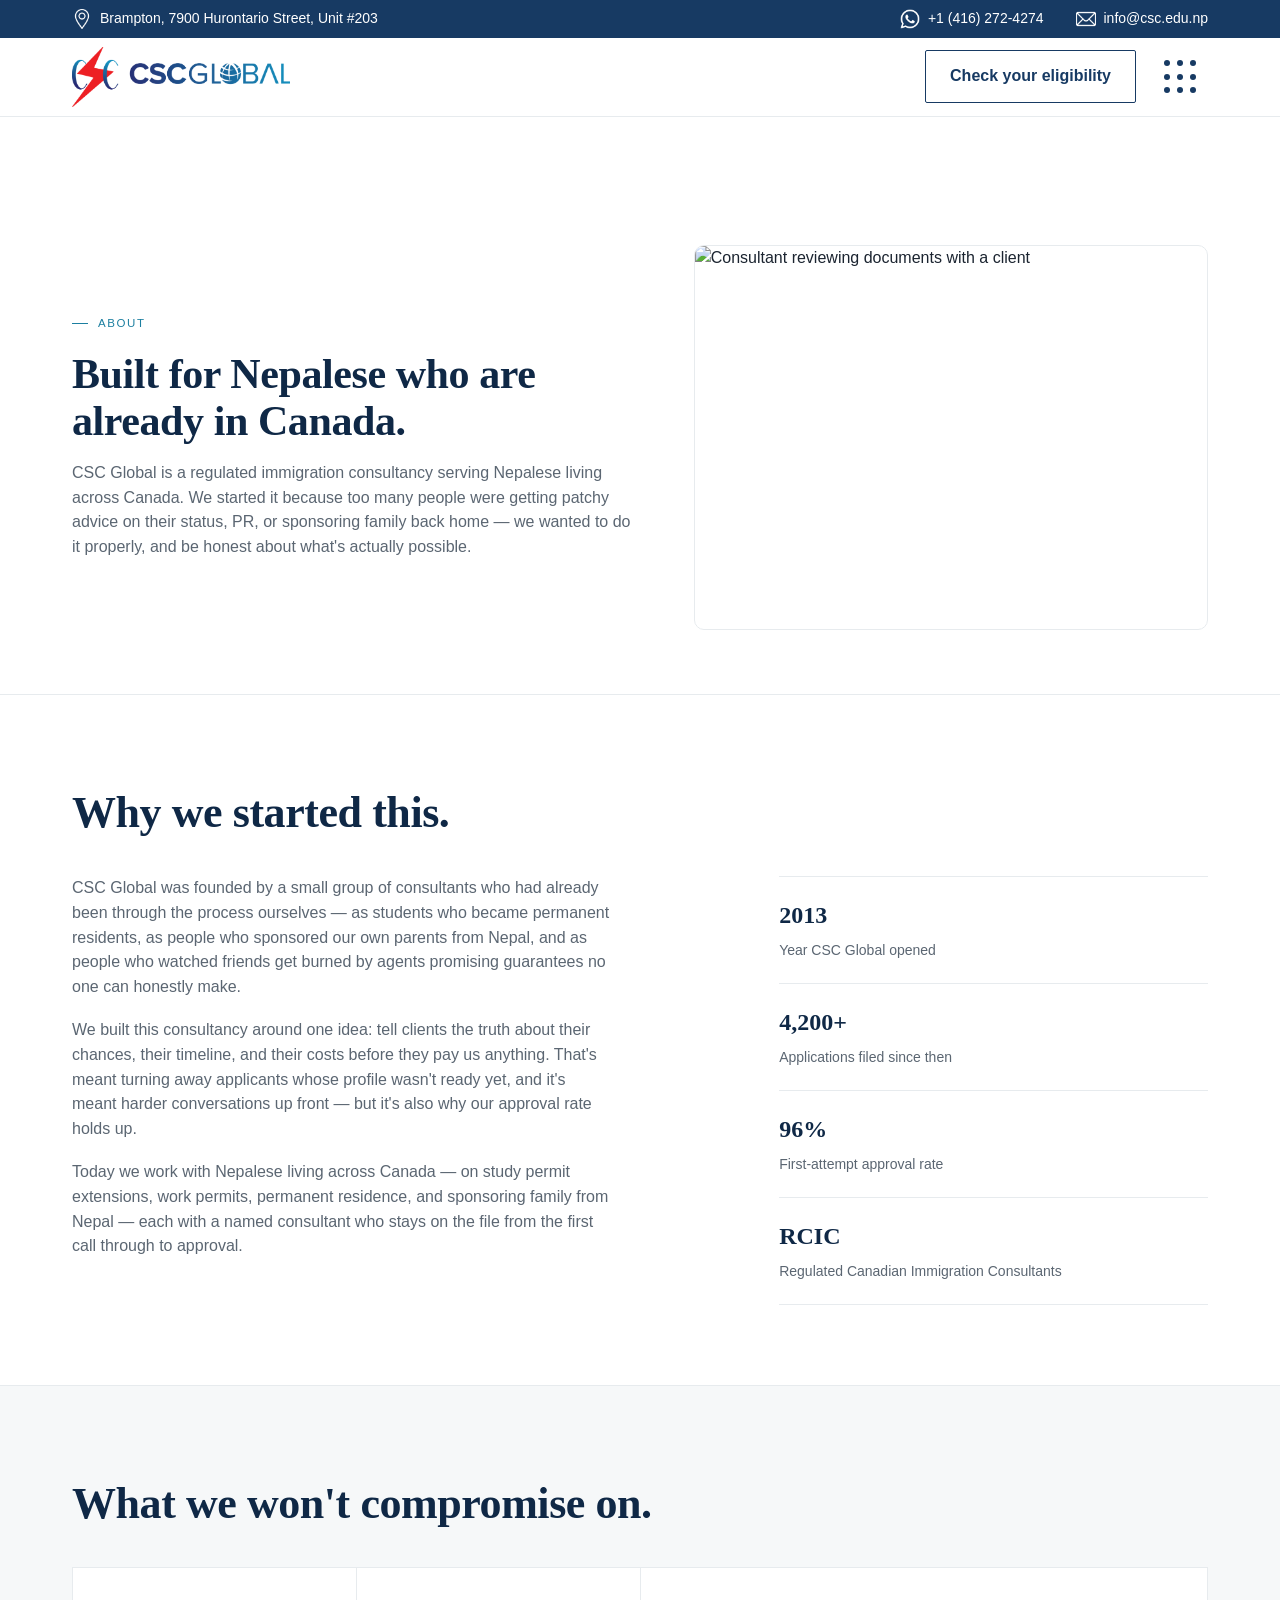
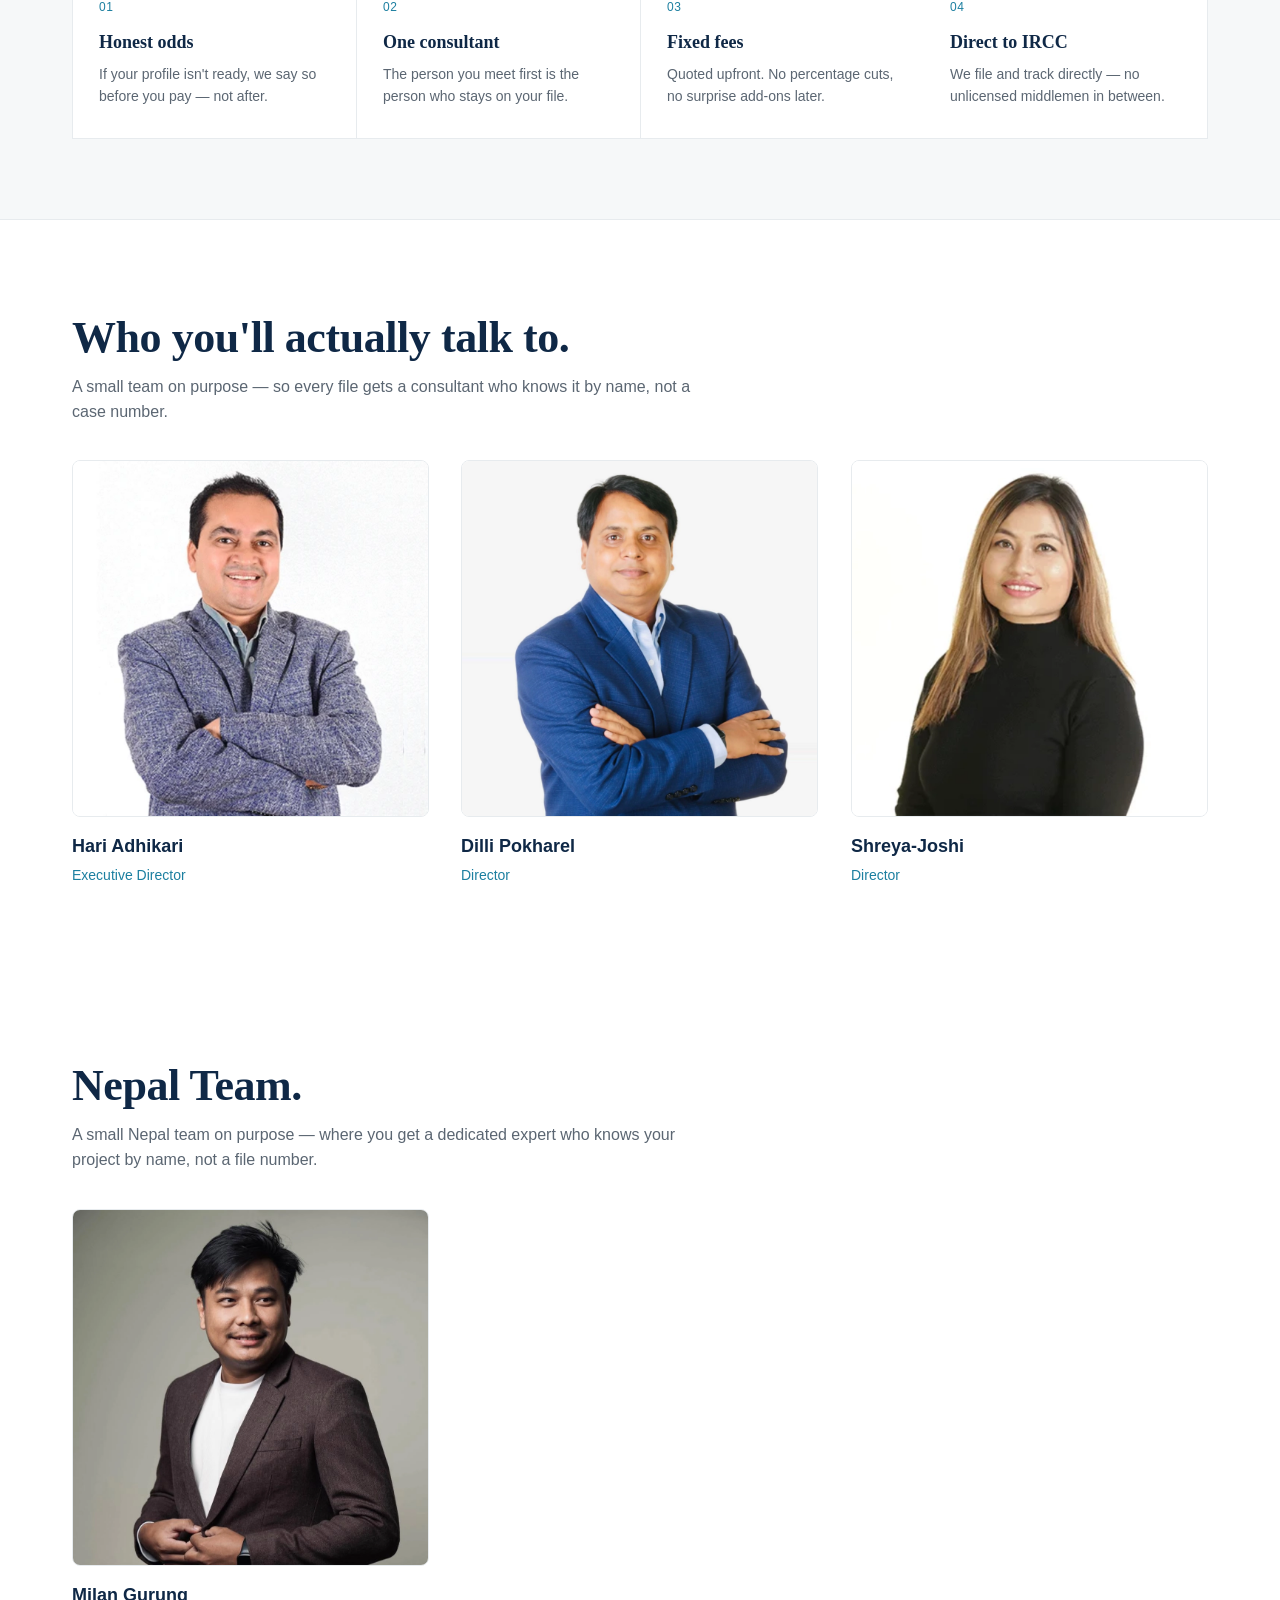
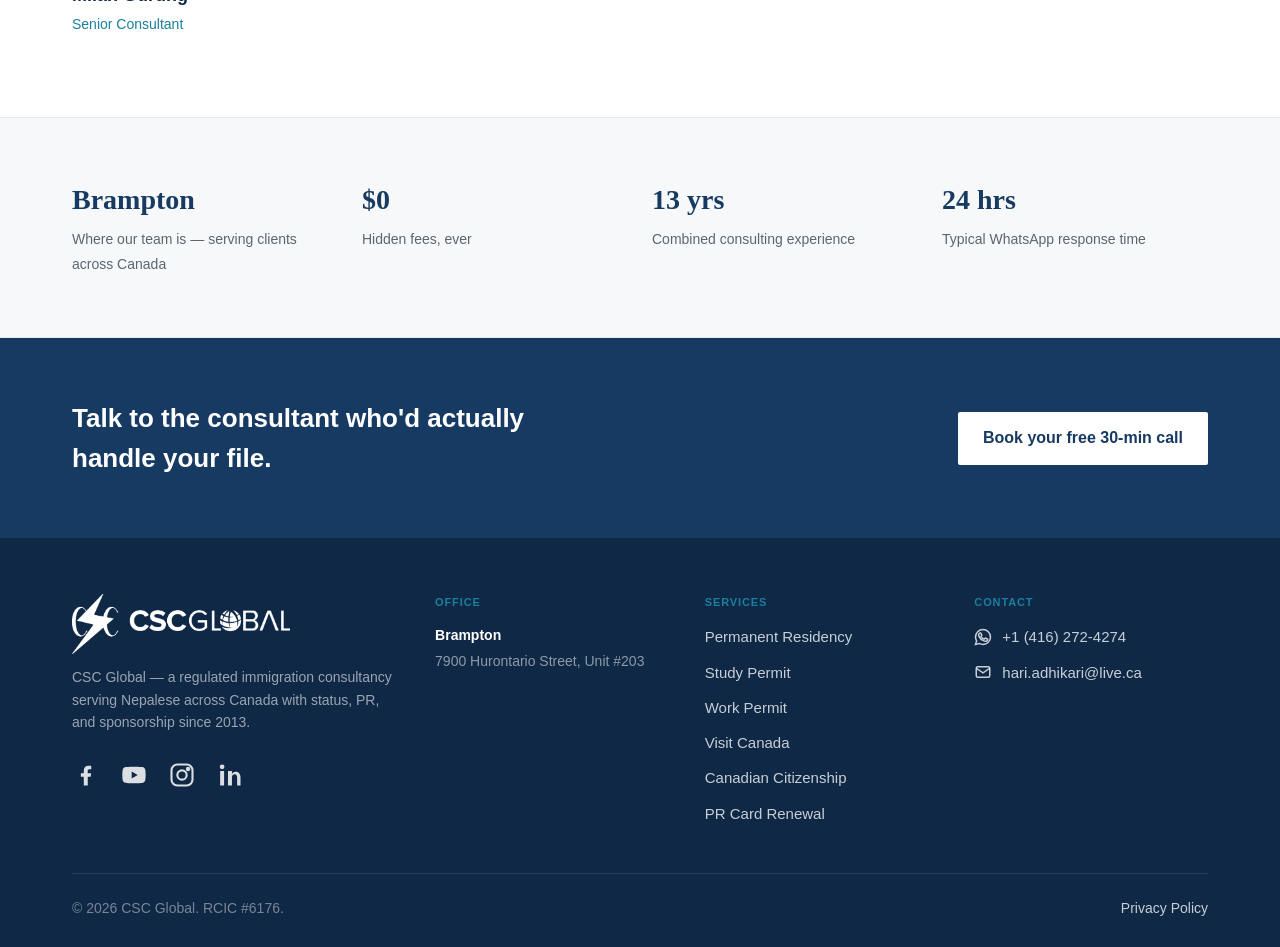
==== about.html @ 94576012 "Info updated" ====
<!doctype html>
<html lang="en">

<head>
  <meta charset="UTF-8" />
  <meta name="viewport" content="width=device-width, initial-scale=1.0" />
  <title>About — CSC Global</title>
  <meta
      name="description"
      content="Meet the licensed RCIC consultants at CSC Global. Learn about our mission to provide transparent, trusted Canadian immigration support for the Nepalese community."
    />
  <link rel="preconnect" href="https://fonts.googleapis.com" />
  <link
    href="https://fonts.googleapis.com/css2?family=Work+Sans:wght@400;500;600;700&family=IBM+Plex+Mono:wght@400;500&display=swap"
    rel="stylesheet" />
  <link rel="stylesheet" href="style.css">
  <script src="script.js" defer></script>
</head>

<body>
  <header>
    <div class="topnav">
      <div class="wraptop">
        <div class="top-content">
            <image src="images/Icons/Location.webp">
            <p>Brampton, 7900 Hurontario Street, Unit #203</p>
          </div>
        <div class="nav-right">
          <div class="top-content">
            <image src="images/Icons/Whatsapp.webp">
            <p>+1 (416) 272-4274</p>
          </div>
          <div class="top-content">
            <image src="images/Icons/Gmail.webp">
            <p>info@csc.edu.np</p>
          </div>
        </div>
      </div>
    </div>

    <div class="wrap nav">
      <a href="index.html" class="logo">
        <img src="/images/Logo.png" alt="CSC Logo" />
      </a>
      <ul class="nav-links">
        <li><a href="about.html">About</a></li>
        <li><a href="services.html">Services</a></li>
        <li><a href="success-stories.html">Success stories</a></li>
        <li><a href="resources.html">Resources</a></li>
        <li><a href="contact.html">Contact</a></li>
      </ul>
      <div class="nav-right">
        <a href="eligibility.html" class="btn btn-outline nav-cta-desktop">Check your eligibility</a>
        <button class="nav-toggle" id="navToggle" aria-label="Open menu" aria-expanded="false">
          <span></span><span></span><span></span> <span></span><span></span><span></span>
          <span></span><span></span><span></span>
        </button>
      </div>
    </div>
  </header>

  <div class="nav-scrim" id="navScrim"></div>

  <div class="mobile-nav" id="mobileNav">
    <button class="dot-x-btn" aria-label="Close">
        <span class="dot"></span>
        <span class="dot"></span>
        <span class="dot"></span>
        <span class="dot"></span>
        <span class="dot"></span>
      </button>
    <ul class="mobile-nav-links">
      <li><a href="about.html">About</a></li>
      <li><a href="services.html">Services</a></li>
      <li><a href="success-stories.html">Success stories</a></li>
      <li><a href="resources.html">Resources</a></li>
      <li><a href="contact.html">Contact</a></li>
    </ul>
    <a href="eligibility.html" class="btn btn-outline mobile-nav-cta">Check your eligibility</a>
  </div>

  <section class="page-hero">
    <div class="wrap page-hero-grid">
      <div>
        <div class="eyebrow">ABOUT</div>
        <h1>Built for Nepalese who are already in Canada.</h1>
        <p class="lead">
          CSC Global is a regulated immigration consultancy serving
          Nepalese living across Canada. We started it because too many people
          were getting patchy advice on their status, PR, or sponsoring family
          back home — we wanted to do it properly, and be honest about what's
          actually possible.
        </p>
      </div>
      <div class="page-hero-media">
        <img src="https://images.unsplash.com/photo-1454165804606-c3d57bc86b40?q=80&w=900&auto=format&fit=crop"
          alt="Consultant reviewing documents with a client" />
      </div>
    </div>
  </section>

  <section id="story">
    <div class="wrap">
      <div class="section-head reveal">
        <h2>Why we started this.</h2>
      </div>
      <div class="story-grid reveal">
        <div class="story-copy">
          <p>
            CSC Global was founded by a small group of consultants
            who had already been through the process ourselves — as students
            who became permanent residents, as people who sponsored our own
            parents from Nepal, and as people who watched friends get burned
            by agents promising guarantees no one can honestly make.
          </p>
          <p>
            We built this consultancy around one idea: tell clients the truth
            about their chances, their timeline, and their costs before they
            pay us anything. That's meant turning away applicants whose
            profile wasn't ready yet, and it's meant harder conversations up
            front — but it's also why our approval rate holds up.
          </p>
          <p>
            Today we work with Nepalese living across Canada — on study permit
            extensions, work permits, permanent residence, and sponsoring
            family from Nepal — each with a named consultant who stays on the
            file from the first call through to approval.
          </p>
        </div>
        <div class="story-facts">
          <div class="story-fact">
            <b>2013</b><span>Year CSC Global opened</span>
          </div>
          <div class="story-fact">
            <b>4,200+</b><span>Applications filed since then</span>
          </div>
          <div class="story-fact">
            <b>96%</b><span>First-attempt approval rate</span>
          </div>
          <div class="story-fact">
            <b>RCIC</b><span>Regulated Canadian Immigration Consultants</span>
          </div>
        </div>
      </div>
    </div>
  </section>

  <section id="values" style="
        background: var(--paper-2);
        border-top: 1px solid var(--line);
        border-bottom: 1px solid var(--line);
      ">
    <div class="wrap">
      <div class="section-head reveal">
        <h2>What we won't compromise on.</h2>
      </div>
      <div class="values-grid">
        <div class="value-card reveal" style="transition-delay: 0ms">
          <div class="value-num">01</div>
          <h3>Honest odds</h3>
          <p>
            If your profile isn't ready, we say so before you pay — not after.
          </p>
        </div>
        <div class="value-card reveal" style="transition-delay: 90ms">
          <div class="value-num">02</div>
          <h3>One consultant</h3>
          <p>
            The person you meet first is the person who stays on your file.
          </p>
        </div>
        <div class="value-card reveal" style="transition-delay: 180ms">
          <div class="value-num">03</div>
          <h3>Fixed fees</h3>
          <p>
            Quoted upfront. No percentage cuts, no surprise add-ons later.
          </p>
        </div>
        <div class="value-card reveal" style="transition-delay: 270ms">
          <div class="value-num">04</div>
          <h3>Direct to IRCC</h3>
          <p>
            We file and track directly — no unlicensed middlemen in between.
          </p>
        </div>
      </div>
    </div>
  </section>

  <section id="team">
    <div class="wrap">
      <div class="section-head reveal">
        <h2>Who you'll actually talk to.</h2>
        <p>
          A small team on purpose — so every file gets a consultant who knows
          it by name, not a case number.
        </p>
      </div>
      <div class="team-grid">
        <div class="team-card reveal" style="transition-delay: 0ms">
          <img src="images/Team/Hari Adhikari.webp"
            alt="Portrait of the principal consultant" />
          <h4>Hari Adhikari</h4>
          <span class="role">Executive Director</span>
          <!-- <p>
            Leads study permit and PR files, and reviews every refusal case
            personally before we take it on.
          </p> -->
        </div>
        <div class="team-card reveal" style="transition-delay: 90ms">
          <img src="images/Team/Dilli Pokharel.webp"
            alt="Portrait of a senior consultant" />
          <h4>Dilli Pokharel</h4>
          <span class="role">Director</span>
          <!-- <p>
            Handles employer-sponsored work permits and PGWP planning for
            students nearing graduation.
          </p> -->
        </div>
        <div class="team-card reveal" style="transition-delay: 180ms">
          <img src="images/Team/Shreya-Joshi.webp"
            alt="Portrait of the client services lead" />
          <h4>Shreya-Joshi</h4>
          <span class="role">Director</span>
          <!-- <p>
            Your first point of contact for checklists, status updates, and
            scheduling — usually within 24 hours.
          </p> -->
        </div>
      </div>
    </div>
  </section>

  <section id="team">
    <div class="wrap">
      <div class="section-head reveal">
        <h2>Nepal Team.</h2>
        <p>
          A small Nepal team on purpose — where you get a dedicated expert who knows your project by name, not a file number.
        </p>
      </div>
      <div class="team-grid">
        <div class="team-card reveal" style="transition-delay: 0ms">
          <img src="images/Team/Milan Gurung.webp"
            alt="Portrait of the principal consultant" />
          <h4>Milan Gurung</h4>
          <span class="role">Senior Consultant</span>
          <!-- <p>
            Leads study permit and PR files, and reviews every refusal case
            personally before we take it on.
          </p> -->
        </div>
        
      </div>
    </div>
  </section>

  <div class="about-stats">
    <div class="wrap ktm">
      <div class="about-stats-row reveal">
        <div>
          <b>Brampton</b><span>Where our team is — serving clients across Canada</span>
        </div>
        <div><b>$0</b><span>Hidden fees, ever</span></div>
        <div><b>13 yrs</b><span>Combined consulting experience</span></div>
        <div><b>24 hrs</b><span>Typical WhatsApp response time</span></div>
      </div>
    </div>
  </div>

  <div class="cta-banner" id="book">
    <div class="wrap cta-inner reveal">
      <h2>Talk to the consultant who'd actually handle your file.</h2>
      <a href="#book" class="btn">Book your free 30-min call</a>
    </div>
  </div>

  <footer>
    <div class="wrap">
      <div class="footer-grid">
        <div>

          <div class="logo">
            <img src="/images/Logo2.png" alt="CSC Logo" />
          </div>

          <p>
            CSC Global — a regulated immigration consultancy serving Nepalese
            across Canada with status, PR, and sponsorship since 2013.
          </p>
          <div class="social-links">
            <a href="https://www.facebook.com/cscglobalcanada/" aria-label="Facebook" target="_blank" rel="noopener">
              <svg viewBox="0 0 24 24" fill="currentColor">
                <path
                  d="M13.5 21v-7.5h2.5l.4-3H13.5V8.5c0-.9.25-1.5 1.55-1.5H16.5V4.3c-.3-.04-1.3-.13-2.4-.13-2.4 0-4 1.46-4 4.15V10.5H7.6v3h2.5V21h3.4z" />
              </svg>
            </a>
            <a href="https://www.youtube.com/@Canadastudycenterofficial" aria-label="YouTube" target="_blank"
              rel="noopener">
              <svg viewBox="0 0 24 24" fill="currentColor">
                <path
                  d="M22 12s0-3.2-.4-4.7c-.24-.9-.94-1.6-1.84-1.84C18.3 5 12 5 12 5s-6.3 0-7.76.46c-.9.24-1.6.94-1.84 1.84C2 8.8 2 12 2 12s0 3.2.4 4.7c.24.9.94 1.6 1.84 1.84C5.7 19 12 19 12 19s6.3 0 7.76-.46c.9-.24 1.6-.94 1.84-1.84.4-1.5.4-4.7.4-4.7zM10 15V9l5.2 3-5.2 3z" />
              </svg>
            </a>
            <a href="https://www.instagram.com/cscglobal_canada/" aria-label="Instagram" target="_blank" rel="noopener">
              <svg viewBox="0 0 24 24" fill="none" stroke="currentColor" stroke-width="1.8">
                <rect x="3" y="3" width="18" height="18" rx="5" />
                <circle cx="12" cy="12" r="4" />
                <circle cx="17.2" cy="6.8" r="1" />
              </svg>
            </a>
            <a href="https://ca.linkedin.com/company/csc-global" aria-label="LinkedIn" target="_blank" rel="noopener">
              <svg viewBox="0 0 24 24" fill="currentColor">
                <path
                  d="M6.94 8.5H3.56V21h3.38V8.5zM5.25 3a2 2 0 100 4 2 2 0 000-4zM21 21v-6.9c0-3.3-1.76-4.84-4.1-4.84-1.9 0-2.75 1.04-3.22 1.78V8.5h-3.4c.04.96 0 12.5 0 12.5h3.4v-7c0-.37.03-.75.14-1.02.3-.75 1-1.53 2.16-1.53 1.52 0 2.13 1.16 2.13 2.86V21H21z" />
              </svg>
            </a>
          </div>
        </div>
        <div>
          <h4>Office</h4>
          <div class="office">
            <b>Brampton</b><span>7900 Hurontario Street, Unit #203</span>
          </div>
        </div>
        <div>
          <h4>Services</h4>
          <ul>
            <li><a href="services.html#pr">Permanent Residency</a></li>
            <li><a href="services.html#study">Study Permit</a></li>
            <li><a href="services.html#work">Work Permit</a></li>
            <li><a href="services.html#visit">Visit Canada</a></li>
            <li><a href="services.html#citizenship">Canadian Citizenship</a></li>
            <li><a href="services.html#pr-card">PR Card Renewal</a></li>
          </ul>
        </div>
        <div>
          <h4>Contact</h4>
          <ul>
            <li>
              <div class="icon">
                <svg viewBox="0 0 24 24" fill="none" stroke="currentColor" stroke-width="2">
                  <path
                    d="M17.5 14.4c-.3-.1-1.7-.8-2-.9-.3-.1-.5-.1-.7.1-.2.3-.7.9-.9 1.1-.2.2-.3.2-.6.1-.3-.1-1.2-.4-2.3-1.4-.9-.8-1.4-1.7-1.6-2-.2-.3 0-.5.1-.6.1-.1.3-.3.4-.5.1-.2.2-.3.3-.5.1-.2 0-.4 0-.5-.1-.1-.7-1.6-.9-2.2-.2-.5-.5-.5-.7-.5h-.6c-.2 0-.5.1-.8.4-.3.3-1 1-1 2.4s1.1 2.8 1.2 3c.1.2 2.1 3.2 5.1 4.5.7.3 1.3.5 1.7.6.7.2 1.4.2 1.9.1.6-.1 1.7-.7 2-1.4.2-.7.2-1.3.1-1.4-.1-.1-.3-.2-.6-.3z" />
                  <path
                    d="M12 2C6.5 2 2 6.5 2 12c0 1.9.5 3.6 1.5 5.2L2 22l4.9-1.4C8.5 21.5 10.2 22 12 22c5.5 0 10-4.5 10-10S17.5 2 12 2z" />
                </svg>
              </div><a>+1 (416) 272-4274</a>
            </li>
            <li>
              <div class="icon">
                <svg viewBox="0 0 24 24" fill="none" stroke="currentColor" stroke-width="2">
                  <path d="M4 4h16v16H4z" opacity="0" />
                  <path d="M3 7l9 6 9-6" />
                  <rect x="3" y="5" width="18" height="14" rx="2" />
                </svg>
              </div><a>hari.adhikari@live.ca</a>
            </li>
          </ul>
        </div>
      </div>
      <div class="bottom-bar">
        <span>© 2026 CSC Global. RCIC #6176.</span>
        <span>
          <a href="privacy-policy.html">Privacy Policy</a>
        </span>
      </div>
    </div>
  </footer>

  <script>
    (function () {
      var reduceMotion =
        window.matchMedia &&
        window.matchMedia("(prefers-reduced-motion: reduce)").matches;
      var els = document.querySelectorAll(".reveal");
      if (!els.length) return;

      if (reduceMotion || !("IntersectionObserver" in window)) {
        els.forEach(function (el) {
          el.classList.add("is-visible");
        });
        return;
      }

      var observer = new IntersectionObserver(
        function (entries) {
          entries.forEach(function (entry) {
            if (entry.isIntersecting) {
              entry.target.classList.add("is-visible");
              observer.unobserve(entry.target);
            }
          });
        },
        { threshold: 0.15, rootMargin: "0px 0px -40px 0px" },
      );

      els.forEach(function (el) {
        observer.observe(el);
      });
    })();
  </script>

  <div class="book-overlay" id="bookOverlay">
    <div class="book-frame-wrap">
      <button class="book-close" id="bookClose" aria-label="Close">
        &times;
      </button>
      <iframe id="bookIframe" src="" title="Book a consultation"></iframe>
    </div>
  </div>

  <script>
    (function () {
      var overlay = document.getElementById("bookOverlay");
      var iframe = document.getElementById("bookIframe");
      var closeBtn = document.getElementById("bookClose");

      document.addEventListener("click", function (e) {
        var trigger = e.target.closest('a[href="#book"]');
        if (!trigger) return;
        e.preventDefault();
        iframe.src = "booking-modal.html";
        overlay.classList.add("open");
        requestAnimationFrame(function () {
          overlay.classList.add("visible");
        });
      });

      function close() {
        overlay.classList.remove("visible");
        setTimeout(function () {
          overlay.classList.remove("open");
          iframe.src = "";
        }, 250);
      }
      closeBtn.addEventListener("click", close);
      overlay.addEventListener("click", function (e) {
        if (e.target === overlay) close();
      });
      document.addEventListener("keydown", function (e) {
        if (e.key === "Escape") close();
      });
    })();
  </script>
  <button class="back-to-top" id="backToTop" aria-label="Back to top">
  <svg width="18" height="18" viewBox="0 0 18 18" fill="none">
    <path d="M9 15V3M9 3L3.5 8.5M9 3L14.5 8.5" stroke="currentColor" stroke-width="2" stroke-linecap="round" stroke-linejoin="round"/>
  </svg>
</button>
</body>

</html>
---- style.css ----
:root {
  --navy: #173a63;
  --navy-2: #0f2846;
  --teal: #1c7fa0;
  --red: #e1372b;
  --paper: #ffffff;
  --paper-2: #f6f8f9;
  --ink: #1b2430;
  --muted: #5b6672;
  --line: #e7ebee;

  --font-display: "Lora", Georgia, serif;
  --font-body: "Inter", -apple-system, sans-serif;
  --font-mono: "Inter", -apple-system, sans-serif;
}

* {
  box-sizing: border-box;
  margin: 0;
  padding: 0;
}
html {
  scroll-behavior: smooth;
  width: 100%;
  max-width: 100%;
  overflow-x: hidden;
}
body {
  font-family: var(--font-body);
  color: var(--ink);
  background: var(--paper);
  line-height: 1.55;
  -webkit-font-smoothing: antialiased;
  width: 100%;
  max-width: 100%;
  overflow-x: hidden;
}
body.menu-open {
  overflow: hidden;
}
img {
  max-width: 100%;
  display: block;
}
a {
  color: inherit;
}
.wrap {
  max-width: 1200px;
  margin: 0 auto;
  padding: 0 32px;
  width: 100%;
}

.li {
  list-style: none;
}

/* transition delays for reveals */
.delay-0 {
  transition-delay: 0ms;
}
.delay-60 {
  transition-delay: 60ms;
}
.delay-90 {
  transition-delay: 90ms;
}
.delay-120 {
  transition-delay: 120ms;
}
.delay-150 {
  transition-delay: 150ms;
}
.delay-180 {
  transition-delay: 180ms;
}
.delay-240 {
  transition-delay: 240ms;
}
.delay-270 {
  transition-delay: 270ms;
}
.delay-300 {
  transition-delay: 300ms;
}

/* header */

header {
  position: static;
  top: 0;
  left: 0;
  width: 100%;
  z-index: 300;
  background: rgba(255, 255, 255, 0.92);
  backdrop-filter: blur(6px);
  border-bottom: 1px solid var(--line);
}


.topnav{
  background: var(--navy)
}

.topnav .nav-right{
  gap: 32px;
}

.wraptop {
  display: flex;
  align-items: center;
  justify-content: space-between;
  max-width: 1200px;
  margin: 0 auto;
  padding: 8px 32px;
  width: 100%;
}

.topnav p{
  font-size: 14px;
  color: var(--paper);
}

.top-content{
  display: flex;
  align-items: center;
  justify-content: space-between;
  gap: 8px;
}

.nav {
  display: flex;
  align-items: center;
  justify-content: space-between;
  height: 78px;
  width: 100%;
}

.logo img {
  height: 60px;
  width: auto;
  display: block;
}
.logo-mark {
  width: 26px;
  height: 26px;
  flex-shrink: 0;
}
.logo b {
  color: var(--teal);
  font-weight: 700;
}
.nav-links {
  display: none;
  align-items: center;
  gap: 32px;
  list-style: none;
  margin: 0;
  padding: 0;
}
.nav-links a {
  font-size: 14px;
  font-weight: 500;
  color: var(--muted);
  text-decoration: none;
  transition: color 0.15s ease;
}
.nav-links a:hover,
.nav-links a.is-current {
  color: var(--navy);
}
.nav-right {
  display: flex;
  align-items: center;
  gap: 16px;
  flex-shrink: 0;
}

.nav-toggle {
  display: grid;
  grid-template-columns: repeat(3, 1fr);
  place-items: center;
  position: relative;
  z-index: 400;
  width: 56px;
  height: 56px;
  padding: 8px; /* Added internal padding so the 3x3 grid fits nicely within 38px */
  background: transparent;
  border: none;
  cursor: pointer;
  flex-shrink: 0;
  touch-action: manipulation;
}

.nav-toggle span {
  display: block;
  width: 6px;
  height: 6px;
  background: var(--navy);
  border-radius: 50%;
  transition:
    transform 0.25s ease,
    opacity 0.25s ease;
}

/* Hover effect */
.nav-toggle:hover span {
  opacity: 0.75;
}

/* Optional active state scale effect when clicked */
.nav-toggle.is-open span {
  transform: scale(1.2);
}

/* dark scrim behind the slide-in panel */
.nav-scrim {
  position: fixed;
  inset: 0;
  width: 100%;
  height: 100%;
  background: rgba(15, 40, 70, 0.45);
  z-index: 150;
  opacity: 0;
  visibility: hidden;
  pointer-events: none;
  transition:
    opacity 0.3s ease,
    visibility 0s linear 0.3s;
}
.nav-scrim.is-open {
  opacity: 1;
  visibility: visible;
  pointer-events: auto;
  transition:
    opacity 0.3s ease,
    visibility 0s linear 0s;
}

/* mobile slide-in panel */
.mobile-nav {
  position: fixed;
  top: 0;
  right: 0;
  width: min(78vw, 320px);
  height: 100dvh;
  max-height: 100dvh;
  background: var(--paper);
  box-shadow: -4px 0 24px rgba(0, 0, 0, 0.12);
  transform: translate3d(100%, 0, 0);
  visibility: hidden;
  pointer-events: none;
  transition:
    transform 0.3s ease,
    visibility 0s linear 0.3s;
  z-index: 200;
  padding: 90px 28px 28px;
  overflow-x: hidden;
  overflow-y: auto;
  overscroll-behavior: contain;
}
.mobile-nav.is-open {
  transform: translate3d(0, 0, 0);
  visibility: visible;
  pointer-events: auto;
  transition:
    transform 0.3s ease,
    visibility 0s linear 0s;
}
.mobile-nav-links {
  list-style: none;
  padding-top: 32px;
}
.mobile-nav-links li {
  border-bottom: 1px solid var(--line);
}
.mobile-nav-links li:last-child {
  border-bottom: none;
}
.mobile-nav-links a {
  display: block;
  padding: 14px 0;
  font-size: 16px;
  font-weight: 500;
  color: var(--ink);
  text-decoration: none;
}
.mobile-nav-links a:hover {
  color: var(--navy);
}
.mobile-nav-cta {
  display: block;
  width: 100%;
  margin-top: 24px;
  text-align: center;
  justify-content: center;
}

/* Button */
.btn {
  display: inline-flex;
  align-items: center;
  gap: 8px;
  font-family: var(--font-body);
  font-weight: 600;
  font-size: 16px;
  padding: 13px 24px;
  border-radius: 2px;
  border: 1px solid transparent;
  cursor: pointer;
  text-decoration: none;
  transition: opacity 0.15s ease;
}
.btn:hover {
  opacity: 0.88;
}
.btn-primary {
  background: var(--navy);
  color: var(--paper);
}
.btn-outline {
  background: transparent;
  color: var(--navy);
  border-color: var(--navy);
}
.btn-outline:hover {
  background: var(--navy);
  color: var(--paper);
}

/* Components */
.eyebrow {
  font-family: var(--font-mono);
  font-size: 11.5px;
  letter-spacing: 0.14em;
  text-transform: uppercase;
  color: var(--teal);
  display: flex;
  align-items: center;
  gap: 10px;
}
.eyebrow::before {
  content: "";
  width: 16px;
  height: 1px;
  background: var(--teal);
  display: inline-block;
}

/* hero */
.hero {
  background-image:
    linear-gradient(rgba(0, 0, 0, 0.3), rgba(0, 0, 0, 0.3)),
    url("/images/Canada.webp");

  background-size: cover;
  background-position: center;
  /* Center contents inside the hero */
  display: flex;
  justify-content: left;
  align-items: center;
  text-align: left;
  padding: 0 20px;
  height: 80dvh;
}

.hero-content {
  max-width: 60%;
}

.hero h1 {
  font-family: var(--font-display);
  font-weight: 600;
  font-size: clamp(28px, 4vw, 72px);
  line-height: 1.28;
  letter-spacing: -0.01em;
  margin: 20px 0 20px;
  color: var(--paper-2);
}

.hero h1 span {
  color: var(--red);
}

.hero p.lead {
  font-size: 16px;
  color: var(--paper-2);
  max-width: 500px;
  margin: 0 0 34px;
}

.hero-ctas {
  display: flex;
  gap: 14px;
  justify-content: flex-start;
  margin-bottom: 0;
}

/* page hero */
.page-hero {
  padding: 128px 0 64px; /* Compensates for fixed header */
  border-bottom: 1px solid var(--line);
}
.page-hero-grid {
  display: grid;
  grid-template-columns: 1.1fr 1fr;
  gap: 56px;
  align-items: center;
}
.page-hero h1 {
  font-family: var(--font-display);
  font-weight: 600;
  font-size: clamp(28px, 4vw, 44px);
  line-height: 1.05;
  letter-spacing: -0.01em;
  margin: 18px 0 18px;
  color: var(--navy-2);
  max-width: 520px;
}
.page-hero p.lead {
  font-size: 16.5px;
  color: var(--muted);
  max-width: 480px;
}
.page-hero .eyebrow,
.page-hero h1,
.page-hero p.lead,
.page-hero-media {
  opacity: 0;
  transform: translateY(18px);
  animation: hero-in 0.7s cubic-bezier(0.16, 1, 0.3, 1) forwards;
}
.page-hero .eyebrow {
  animation-delay: 0.05s;
}
.page-hero h1 {
  animation-delay: 0.15s;
}
.page-hero p.lead {
  animation-delay: 0.25s;
}
.page-hero-media {
  animation-delay: 0.2s;
}
@keyframes hero-in {
  to {
    opacity: 1;
    transform: translateY(0);
  }
}
@media (prefers-reduced-motion: reduce) {
  .page-hero .eyebrow,
  .page-hero h1,
  .page-hero p.lead,
  .page-hero-media {
    opacity: 1 !important;
    transform: none !important;
    animation: none !important;
  }
}
.page-hero-media img {
  width: 100%;
  aspect-ratio: 4/3;
  object-fit: cover;
  border-radius: 10px;
  border: 1px solid var(--line);
}

/* shared section */
section {
  padding: 80px 0;
}
.section-head {
  max-width: 620px;
  margin-bottom: 44px;
}
.section-head.center {
  margin-left: auto;
  margin-right: auto;
  text-align: center;
}
.section-head h2 {
  font-family: var(--font-display);
  font-weight: 600;
  font-size: clamp(28px, 4vw, 44px);
  line-height: 1.2;
  margin-top: 14px;
  letter-spacing: -0.01em;
  color: var(--navy-2);
}
.section-head p {
  color: var(--muted);
  font-size: 15px;
  margin-top: 12px;
}

/* results section */
.results {
  background: var(--navy);
}
.results .section-head h2 {
  color: var(--paper);
}
.results .section-head p {
  color: rgba(244, 245, 242, 0.66);
}
.results-grid {
  display: grid;
  grid-template-columns: repeat(3, 1fr);
  gap: 20px;
  margin-bottom: 56px;
}
.result-card {
  background: var(--navy-2);
  /* border: 1px solid var(--line); */
  border-radius: 4px;
  padding: 36px 24px;
}
.result-pill {
  display: inline-block;
  font-family: var(--font-mono);
  font-size: 12px;
  letter-spacing: 0.06em;
  color: var(--paper);
  border: 1px solid var(--paper-2);
  padding: 4px 12px;
  border-radius: 20px;
  margin-bottom: 18px;
}
.result-card h3 {
  font-family: var(--font-display);
  font-weight: 600;
  font-size: 36px;
  color: var(--paper);
  margin-bottom: 12px;
}
.result-card p {
  font-size: 14px;
  color: var(--paper-2);
  margin-bottom: 12px;
}
.result-card span.who {
  font-size: 12px;
  color: var(--paper);
  font-family: var(--font-mono);
}
.results-stats {
  display: grid;
  grid-template-columns: repeat(4, 1fr);
  gap: 24px;
  border-top: 1px solid rgba(244, 245, 242, 0.66);
  padding-top: 32px;
}
.results-stats div b {
  font-family: var(--font-display);
  font-weight: 600;
  font-size: 26px;
  color: var(--paper);
  display: block;
  margin-bottom: 6px;
}
.results-stats div span {
  font-size: 14px;
  color: rgba(244, 245, 242, 0.66);
}

/* ============================================================
   SERVICES SECTION — full-bleed photo tiles, sharp corners
   ============================================================ */
.services {
  /* CHANGED: Removed max-width boundaries and set padding to 0 on sides */
  width: 100%;
  padding: 96px 0;
}

.services-grid {
  display: grid;
  grid-template-columns: repeat(2, 1fr);   /* 2 per row — desktop + tablet */
  gap: 8px;
  width: 100%;
}

.service-card {
  position: relative;
  display: block;
  aspect-ratio: 16 / 9;
  overflow: hidden;
  border-radius: 0;
  text-decoration: none;
  color: inherit;
  background: var(--ink);
  isolation: isolate;
  -webkit-tap-highlight-color: transparent;
}

.service-card img {
  position: absolute;
  inset: 0;
  width: 100%;
  height: 100%;
  object-fit: cover;
  transform: scale(1);
  transition: transform 0.6s cubic-bezier(0.2, 0.7, 0.2, 1);
}
.service-card:hover img,
.service-card:focus-visible img {
  transform: scale(1.06);
}

.service-card::after {
  content: "";
  position: absolute;
  inset: 0;
  background: linear-gradient(
    180deg,
    rgba(16, 27, 51, 0.05) 0%,
    rgba(16, 27, 51, 0.15) 45%,
    rgba(16, 27, 51, 0.92) 100%
  );
}

.service-card__content {
  position: absolute;
  top: 50%;
  left: 50%;
  transform: translate(-50%, -50%);
  width: calc(100% - 40px);
  text-align: center;
  z-index: 2;
}

.service-card__content h3 {
  font-family: var(--font-display);
  font-weight: 500;
  font-size: clamp(22px, 2.4vw, 30px);
  line-height: 1.1;
  color: var(--paper-2);
  margin: 0;
}

/* Tablet: still 2 per row, just taller cards */
@media (max-width: 980px) {
  .service-card {
    aspect-ratio: 3 / 3.4;
  }
}

/* Mobile: 1 per row */
@media (max-width: 640px) {
  .services {
    padding: 56px 0;
  }
  .section-head {
    margin-bottom: 36px;
  }
  .section-head p {
    font-size: 15.5px;
  }

  .services-grid {
    grid-template-columns: 1fr;   /* 1 per row — mobile */
    gap: 12px;
  }
  .service-card {
    aspect-ratio: 4 / 3.2;
  }
  .service-card__content {
    top: auto;
    left: 16px;
    right: 16px;
    bottom: 16px;
    transform: none;
    width: auto;
    text-align: left;
  }
  .service-card__content h3 {
    font-size: 22px;
  }
}

/* Small phones */
@media (max-width: 400px) {
  .service-card {
    aspect-ratio: 4 / 3.6;
  }
}




/* ============================================================
   PROCESS SECTION — dashed route line + ink-stamp badges
   ============================================================ */
.process {
  padding: 96px 0;
  background: var(--paper-2);
  color: var(--muted);
  position: relative;
  overflow: hidden;
}

.process .section-head {
  margin-bottom: 60px;
}

.process::before {
  /* faint dot-grid, evokes a map */
  content: "";
  position: absolute;
  inset: 0;
  /* background-image: radial-gradient(var(--teal) 1px, transparent 1px); */
  background-size: 22px 22px;
  pointer-events: none;
}
.process .wrap {
  position: relative;
}

.process .eyebrow {
  color: var(--paper);
}
.process .eyebrow::before {
  background: var(--paper);
}
.process .section-head h2 {
  color: var(--navy-2);
}
.process .section-head p {
  color: var(--muted)
}

.route {
  position: relative;
  display: grid;
  grid-template-columns: repeat(5, 1fr);
  gap: 0;
  padding-top: 0px;
}

/* dashed route line */
.route__line {
  position: absolute;
  top: 28px;
  left: calc(10% - 2px);
  right: calc(10% - 2px);
  height: 0;
  border-top: 2px dashed var(--teal);
  z-index: 0;
}

.stop {
  position: relative;
  z-index: 1;
  display: flex;
  flex-direction: column;
  align-items: center;
  text-align: center;
  padding-inline: 12px;
}

.stop__badge {
  width: 58px;
  height: 58px;
  border-radius: 50%;
  border: 2px dashed var(--teal);
  display: flex;
  align-items: center;
  justify-content: center;
  font-family: var(--font-mono);
  font-weight: 600;
  font-size: 16px;
  color: var(--paper);
  background: var(--teal);
  margin-bottom: 22px;
  flex-shrink: 0;
}
/* organic hand-stamped tilt, alternating */
.stop:nth-child(1) .stop__badge {
  transform: rotate(-6deg);
}
.stop:nth-child(2) .stop__badge {
  transform: rotate(4deg);
}
.stop:nth-child(3) .stop__badge {
  transform: rotate(-3deg);
}
.stop:nth-child(4) .stop__badge {
  transform: rotate(5deg);
}
.stop:nth-child(5) .stop__badge {
  transform: rotate(-4deg);
}

.stop__eyebrow {
  font-family: var(--font-mono);
  font-size: 8px;
  letter-spacing: 0.1em;
  text-transform: uppercase;
  color: rgba(217, 164, 65, 0.85);
  margin-bottom: 8px;
}

.stop h3 {
  font-family: var(--font-display);
  font-weight: 500;
  font-size: 20px;
  margin: 0 0 10px;
  color: var(--navy-2);
}

.stop p {
  font-size: 12px;
  line-height: 1.55;
  color: var(--muted);
  margin: 0;
  max-width: 210px;
}

/* Partner Marquee Section */
.partners-marquee {
  padding: 84px 0 90px;
  background: var(--paper);
  overflow: hidden;
}

.partners-marquee .section-head {
  margin-bottom: 48px;
}

.partner-marquee-container {
  max-width: 1200px;
  margin: 0 auto;
  padding: 0 32px;
}

.partner-marquee-row {
  overflow: hidden;
  margin-bottom: 20px;
}

.partner-marquee-row:last-child {
  margin-bottom: 0;
}

.partner-marquee-track {
  display: flex;
  gap: 20px;
  width: max-content;
  will-change: transform;
}

/* ============================================================
   RESPONSIVE
   ============================================================ */

/* Tablet / small laptop */
@media (max-width: 980px) {
  .services-grid {
    grid-template-columns: repeat(2, 1fr);
  }
  .service-card {
    aspect-ratio: 3 / 3.4;
  }

  .route {
    grid-template-columns: 1fr;
    gap: 32px;
  }
  .route__line {
    left: 29px;
    top: 8px;
    bottom: 8px;
    right: auto;
    border-top: none;
    border-left: 2px dashed rgba(217, 164, 65, 0.45);
    width: 0;
    height: auto;
  }
  .stop {
    flex-direction: row;
    text-align: left;
    align-items: flex-start;
    gap: 18px;
    padding-inline: 0;
  }
  .stop__badge {
    margin-bottom: 0;
  }
  .stop p {
    max-width: 420px;
  }
}

/* Mobile */
@media (max-width: 640px) {
  .wrap {
    padding-inline: 20px;
  }

  .services {
    padding: 56px 0;
  }
  .process {
    padding: 56px 0 64px;
  }

  .section-head {
    margin-bottom: 36px;
  }
  .section-head p {
    font-size: 15.5px;
  }

  /* single-column photo tiles, shorter so they don't dominate the screen */
  .services-grid {
    grid-template-columns: 1fr;
    gap: 12px;
  }
  .service-card {
    aspect-ratio: 4 / 3.2;
  }
  .service-card__tag {
    top: 14px;
    left: 14px;
    font-size: 10.5px;
    padding: 6px 10px;
  }
  .service-card__content {
    left: 16px;
    right: 16px;
    bottom: 16px;
  }
  .service-card__content h3 {
    font-size: 22px;
    margin-bottom: 8px;
  }
  .service-card__content p {
    font-size: 13.5px;
    max-width: none;
  }

  /* route stacks tighter, badges shrink slightly */
  .route {
    gap: 24px;
  }
  .route__line {
    left: 24px;
  }
  .stop {
    gap: 14px;
  }
  .stop__badge {
    width: 48px;
    height: 48px;
    font-size: 13px;
  }
  .stop h3 {
    font-size: 16px;
  }
  .stop p {
    font-size: 14px;
    max-width: none;
  }
}

/* Small phones */
@media (max-width: 400px) {
  .wrap {
    padding-inline: 16px;
  }
  .service-card {
    aspect-ratio: 4 / 3.6;
  }

  .stop__badge {
    width: 40px;
    height: 40px;
    font-size: 11px;
  }
   .stop__content {
    flex: 1;
    min-width: 0;   /* lets text wrap properly instead of overflowing */
  }
  .route__line {
    left: 20px;
  }
  .stop {
    gap: 12px;
  }
  .stop h3 {
    font-size: 15px;
  }
  .stop p {
    font-size: 12px;
  }
}

@media (prefers-reduced-motion: reduce) {
  html {
    scroll-behavior: auto;
  }
  .service-card img {
    transition: none !important;
    transform: none !important;
  }
}

/* Individual Partner Logo Card */
.partner-card {
  background: var(--paper);
  border: 1px solid var(--line);
  border-radius: 4px;
  padding: 20px 24px;
  flex: 0 0 220px;
  height: 110px;
  display: flex;
  align-items: center;
  justify-content: center;
}

.partner-card img {
  max-width: 100%;
  max-height: 100%;
  object-fit: contain;
  opacity: 0.85;
  transition: opacity 0.25s ease;
}

.partner-card:hover img {
  opacity: 1;
}

@media (max-width: 768px) {
  .partner-card {
    flex: 0 0 160px;
    height: 85px;
    padding: 14px 16px;
  }
}

/* ==========================================================================
   TESTIMONIAL MARQUEE SECTION
   ========================================================================== */

.testimonial-marquee {
  padding: 0px;
  background: var(--navy);
  overflow: hidden;
}

/* --- SIDE-BY-SIDE SPLIT LAYOUT WRAPPER --- */
.marquee-split-wrapper {
  display: flex;
  max-width: 1200px;
  margin: 0 auto;
  padding: 0 32px;
  gap: 60px; /* Space between left text column and right card column */
  align-items: center; /* Centers heading vertically against scrolling tracks */
}

/* --- LEFT COLUMN: HEADING CONTENT --- */
.marquee-split-wrapper .wrap {
  flex: 0 0 30%; /* Allocates clean layout width for your text */
  padding: 0;
  margin: 0;
}

.testimonial-marquee .section-head {
  margin-bottom: 0; /* Reset original margin since text is side-by-side */
}

.testimonial-marquee .section-head h2 {
  font-family: var(--font-display);
  font-weight: 600;
  font-size: 44px;
  margin-top: 12px;
  color: var(--paper);
}

.testimonial-marquee .section-head p {
  color: rgba(244, 245, 242, 0.66);
  font-size: 16px;
  margin-top: 10px; /* Forces clean text wrapping columns */
}

/* --- RIGHT COLUMN: MOVING VERTICAL CONTAINER --- */
.marquee-split-wrapper .marquee-container {
  flex: 1; /* Stretches to fill remaining layout width */
  display: flex;
  gap: 20px;
  height: 850px; /* Visible structural viewport mask for vertical tracks */
  overflow: hidden;
  padding: 0;
}

.marquee-row {
  overflow: hidden;
  flex: 1;
  width: 100%;
  height: 100%;
  margin-bottom: 0; /* Reset old layout configurations */
}

.marquee-row:last-child {
  margin-bottom: 0;
}

.marquee-track {
  display: flex;
  flex-direction: column; /* Directs item layers into vertical columns */
  gap: 28px; /* Vertical gap spacing between card edges */
  height: max-content; /* Crucial for measuring absolute loop tracking boundaries */
  width: 100%;
  will-change: transform;
}

/* --- COMPACT TESTIMONIAL CARD ELEMENTS --- */
.t-card {
  background: var(--navy-2);
  /* border: 1px solid var(--line); */
  border-radius: 4px;
  padding: 32px 28px; /* Tighter interior card layout */
  flex: 0 0 auto; /* Prevents compression under flexible engines */
  width: 100%;
  box-sizing: border-box;
}

.t-image {
  background: var(--navy-2);
  /* border: 1px solid var(--line); */
  border-radius: 4px;
  padding: 0px; /* Tighter interior card layout */
  flex: 0 0 auto; /* Prevents compression under flexible engines */
  width: 100%;
  box-sizing: border-box;
}


.t-card p.quote {
  font-family: var(--font-display);
  font-size: 16px; /* Reduced size for compact quote balance */
  line-height: 1.8;
  color: var(--paper-2);
  margin-bottom: 24px;
}

/* --- CLIENT DETAILS FOOTER BLOCK --- */
.t-person {
  display: flex;
  align-items: center;
  gap: 16px;
}

.t-avatar {
  width: 60px; /* Compact profile circle sizing */
  height: 60px;
  border-radius: 50%;
  background: var(--paper-2);
  border: 2px solid var(--teal);
  display: flex;
  align-items: center;
  justify-content: center;
  font-family: var(--font-body);
  font-weight: 600;
  font-size: 11px;
  color: var(--navy);
}

.t-person b {
  font-size: 14px;
  color: var(--paper);
  display: block;
  line-height: 1.2;
}

.t-person span {
  font-size: 12px;
  color: rgba(244, 245, 242, 0.66);
  font-family: var(--font-mono);
}

/* --- MOBILE RESPONSIVE ADAPTATIONS --- */
@media (max-width: 768px) {
  .marquee-split-wrapper {
    flex-direction: column; /* Stacks elements gracefully on narrow panels */
    gap: 32px;
    align-items: flex-start;
    padding: 56px 20px;
  }

  .marquee-split-wrapper .wrap {
    flex: 0 0 100%;
    width: 100%;
  }

  .testimonial-marquee .section-head h2 {
    font-size: 32px; /* Shrinks font safely for clean reading on viewports */
  }

  .marquee-split-wrapper .marquee-container {
    width: 100%;
    height: 450px; /* Tighter visible area for standard mobile rows */
  }
}

/* Scope this selector to the marquee context so it can never be
   silently overridden by an unrelated .t-card rule elsewhere */
.marquee-track .t-card {
  background: var(--navy-2);
  border-radius: 4px;
  padding: 32px 28px;
  flex: 0 0 auto;
  width: 100%;
  box-sizing: border-box;
}

/* existing 768px block stays as-is, then add: */
@media (max-width: 560px) {
  .marquee-split-wrapper {
    padding: 48px 20px;
    gap: 24px;
  }

  .marquee-row {
  overflow: hidden;
  flex: 1;
  width: 100%;
  height: 20%;
  margin-bottom: 0; /* Reset old layout configurations */
}

  .marquee-split-wrapper .marquee-container {
    height: 420px;
  }

  /* Show a single full-width column instead of two cramped ones */
  .marquee-row:last-child {
    display: none;
  }

  .marquee-track .t-card {
    padding: 24px 20px;
  }

  .t-card p.quote {
    font-size: 14.5px;
    line-height: 1.7;
    margin-bottom: 18px;
  }

  .t-avatar {
    width: 48px;
    height: 48px;
    font-size: 10px;
  }

  .t-person b {
    font-size: 13px;
  }

  .t-person span {
    font-size: 11px;
  }
}

/* faq */
#faq {
  background: var(--paper-2);
}

.faq-list {
  max-width: 800px;
  margin: 0 auto;
  display: flex;
  flex-direction: column;
  gap: 12px;
}
.faq-item {
  background: var(--paper);
  border-radius: 8px;
  padding: 20px 28px;
  transition: background 0.2s ease;
}
.faq-item:hover {
  background: #ebeff1;
}
.faq-item summary {
  cursor: pointer;
  list-style: none;
  display: flex;
  align-items: center;
  justify-content: space-between;
  gap: 24px;
  font-family: var(--font-body);
  font-weight: 500;
  font-size: 18px;
  color: var(--navy-2);
}
.faq-item summary::-webkit-details-marker {
  display: none;
}
.faq-item summary::after {
  content: "+";
  flex-shrink: 0;
  width: 40px;
  height: 40px;
  border-radius: 50%;
  color: var(--muted);
  display: flex;
  align-items: center;
  justify-content: center;
  font-size: 28px;
  line-height: 1;
  transition: transform 0.25s ease;
}
.faq-item[open] summary::after {
  content: "+";
  transform: rotate(45deg);
  color: var(--teal);
}
.faq-item summary:hover {
  color: var(--teal);
}
.faq-item p {
  font-size: 16px;
  color: var(--muted);
  margin-top: 14px;
  max-width: 640px;
}

/* crs disclaimers */
.crs-disclaimer {
  font-size: 12px;
  color: var(--muted);
  margin-bottom: 20px;
}
.crs-result .btn {
  width: 100%;
  justify-content: center;
}

/* story */
.story-grid {
  display: grid;
  grid-template-columns: 1.2fr 0.8fr;
  gap: 64px;
}
.story-copy p {
  font-size: 16px;
  color: var(--muted);
  margin-bottom: 18px;
  max-width: 540px;
}
.story-copy p:last-child {
  margin-bottom: 0;
}
.story-facts {
  display: flex;
  flex-direction: column;
  gap: 0;
}
.story-fact {
  border-top: 1px solid var(--line);
  padding: 20px 0;
}
.story-fact:last-child {
  border-bottom: 1px solid var(--line);
}
.story-fact b {
  display: block;
  font-family: var(--font-display);
  font-weight: 600;
  font-size: 24px;
  color: var(--navy-2);
  margin-bottom: 4px;
}
.story-fact span {
  font-size: 14px;
  color: var(--muted);
}

/* values */
.values-grid {
  display: grid;
  grid-template-columns: repeat(4, 1fr);
  gap: 1px;
  background: var(--line);
  border: 1px solid var(--line);
}
.value-card {
  background: var(--paper);
  padding: 30px 26px;
}
.value-num {
  font-family: var(--font-mono);
  font-size: 12px;
  color: var(--teal);
  letter-spacing: 0.05em;
}
.value-card h3 {
  font-family: var(--font-display);
  font-weight: 600;
  font-size: 18px;
  margin: 12px 0 8px;
  color: var(--navy-2);
}
.value-card p {
  font-size: 14px;
  color: var(--muted);
}

/* team */
.team-grid {
  display: grid;
  grid-template-columns: repeat(3, 1fr);
  gap: 32px;
}
.team-card img {
  width: 100%;
  aspect-ratio: 1/1;
  object-fit: cover;
  border-radius: 8px;
  border: 1px solid var(--line);
  margin-bottom: 16px;
}
.team-card h4 {
  font-family: var(--font-body);
  font-weight: 600;
  font-size: 18px;
  color: var(--navy-2);
  margin-bottom: 2px;
}
.team-card span.role {
  font-size: 14px;
  color: var(--teal);
  font-family: var(--font-mono);
}
.team-card p {
  font-size: 14px;
  color: var(--muted);
  margin-top: 10px;
}

/* about stats */
.about-stats {
  background: var(--paper-2);
  border-top: 1px solid var(--line);
  border-bottom: 1px solid var(--line);
}
.about-stats-row {
  display: grid;
  grid-template-columns: repeat(4, 1fr);
  gap: 24px;
}
.about-stats-row div b {
  font-family: var(--font-display);
  font-weight: 600;
  font-size: 28px;
  color: var(--navy);
  display: block;
  margin-bottom: 6px;
}
.about-stats-row div span {
  font-size: 14px;
  color: var(--muted);
}

/* scroll reveal system */
.reveal {
  opacity: 0;
  transform: translateY(26px);
  transition:
    opacity 0.7s cubic-bezier(0.16, 1, 0.3, 1),
    transform 0.7s cubic-bezier(0.16, 1, 0.3, 1);
  will-change: opacity, transform;
}
.reveal.is-visible {
  opacity: 1;
  transform: translateY(0);
}

/* hero load-in */
.hero-content .eyebrow,
.hero-content h1,
.hero-content p.lead,
.hero-content .hero-ctas,
.hero-media {
  opacity: 0;
  transform: translateY(18px);
  animation: hero-in 0.7s cubic-bezier(0.16, 1, 0.3, 1) forwards;
}
.hero-content .eyebrow {
  animation-delay: 0.05s;
}
.hero-content h1 {
  animation-delay: 0.15s;
}
.hero-content p.lead {
  animation-delay: 0.25s;
}
.hero-content .hero-ctas {
  animation-delay: 0.35s;
}
.hero-media {
  animation-delay: 0.2s;
}

@media (prefers-reduced-motion: reduce) {
  .reveal {
    opacity: 1 !important;
    transform: none !important;
    transition: none !important;
  }
  .hero-content .eyebrow,
  .hero-content h1,
  .hero-content p.lead,
  .hero-content .hero-ctas,
  .hero-media {
    opacity: 1 !important;
    transform: none !important;
    animation: none !important;
  }
}

/* cta banner */
.cta-banner {
  background: var(--navy);
  padding: 60px 0;
}
.cta-inner {
  display: flex;
  align-items: center;
  justify-content: space-between;
  gap: 30px;
  flex-wrap: wrap;
}
.cta-inner h2 {
  font-family: var(--font-body);
  font-weight: 600;
  font-size: 26px;
  color: var(--paper);
  max-width: 520px;
}
.cta-inner .btn {
  background: var(--paper);
  color: var(--navy);
}

/* footer */
footer {
  background: var(--navy-2) !important;
  color: rgba(246, 248, 249, 0.8) !important;
  padding: 56px 0 28px;
}
footer a {
  color: rgba(246, 248, 249, 0.8);
  text-decoration: none;
  transition: opacity 0.15s ease;
}
footer a:hover {
  opacity: 0.8;
}
.footer-grid {
  display: grid;
  grid-template-columns: 1.4fr 1fr 1fr 1fr;
  gap: 36px;
  padding-bottom: 36px;
  border-bottom: 1px solid rgba(255, 255, 255, 0.1);
}
.footer-grid h4 {
  font-family: var(--font-mono);
  font-size: 11px;
  letter-spacing: 0.08em;
  text-transform: uppercase;
  color: var(--teal);
  margin-bottom: 14px;
}
.footer-grid ul {
  list-style: none;
}
.footer-grid li {
  display: flex;
  align-items: center;
  gap: 10px;
  margin-bottom: 12px;
  font-size: 15px;
}

.social-links {
  display: flex;
  gap: 20px;
  margin-top: 28px;
}
.social-links a {
  display: flex;
  color: #ffffff;
  opacity: 0.85;
  transition:
    opacity 0.2s ease,
    transform 0.2s ease;
}
.social-links a svg {
  width: 28px;
  height: 28px;
}
.social-links a:hover {
  opacity: 1;
  transform: translateY(-2px);
}

/* Contact Specific - Removes Hover & Matches Icon Color to Text */
.footer-grid ul.contact-list a,
.footer-grid div:last-child ul a {
  cursor: default;
}
.footer-grid ul.contact-list a:hover,
.footer-grid div:last-child ul a:hover {
  opacity: 1;
}

.footer-grid .icon {
  display: flex;
  align-items: center;
  justify-content: center;
  flex-shrink: 0;
  width: 18px;
  height: 18px;
  color: rgba(246, 248, 249, 0.8); /* Matches footer text color */
}
.footer-grid .icon svg {
  width: 100%;
  height: 100%;
}

.footer-grid p {
  margin-top: 12px;
  font-size: 14px;
  line-height: 1.6;
  color: rgba(246, 248, 249, 0.6);
}
.office {
  margin-bottom: 16px;
}
.office b {
  display: block;
  font-size: 14px;
  color: var(--paper);
  margin-bottom: 2px;
}
.office span {
  font-size: 14px;
  color: rgba(246, 248, 249, 0.55);
}
.bottom-bar {
  display: flex;
  justify-content: space-between;
  align-items: center;
  padding-top: 24px;
  font-size: 14px;
  color: rgba(246, 248, 249, 0.45);
  flex-wrap: wrap;
  gap: 12px;
}

/* Booking Overlay */
.book-overlay {
  position: fixed;
  inset: 0;
  z-index: 500;
  background: rgba(15, 40, 70, 0.55);
  display: none;
  align-items: center;
  justify-content: center;
  padding: 20px;
  opacity: 0;
  transition: opacity 0.25s ease;
}
.book-overlay.open {
  display: flex;
}
.book-overlay.visible {
  opacity: 1;
}

.book-frame-wrap {
  position: relative;
  background: #fff;
  border-radius: 8px;
  width: 100%;
  max-width: 600px;
  height: min(640px, 90vh);
  box-shadow: 0 30px 70px -20px rgba(15, 40, 70, 0.4);
}
.book-frame-wrap iframe {
  width: 100%;
  height: 100%;
  border: 0;
  border-radius: 8px;
}
.book-close {
  position: absolute;
  top: -14px;
  right: -14px;
  z-index: 2;
  width: 32px;
  height: 32px;
  border-radius: 50%;
  border: 1px solid #e7ebee;
  background: #fff;
  font-size: 18px;
  cursor: pointer;
}

.ktm {
  padding: 60px 32px;
}

/* Responsive Styles */
@media (max-width: 900px) {
  .nav-links,
  .nav-cta-desktop {
    display: none;
  }
  .nav-toggle {
    display: grid;
  }

  .wrap {
    padding: 0 20px;
  }

  .hero {
    padding: 100px 0 40px;
  }

  .hero h1 {
    font-size: 36px;
  }
  .hero-grid {
    grid-template-columns: 1fr;
    gap: 32px;
  }
  .hero-content {
    max-width: none;
  }
  .hero-media {
    order: -1;
  }
  .hero-media img {
    aspect-ratio: 16/10;
  }

  .page-hero {
    padding: 100px 0 40px;
  }
  .page-hero-grid {
    grid-template-columns: 1fr;
    gap: 32px;
  }
  .page-hero h1 {
    font-size: 32px;
    max-width: 100%;
  }
  .page-hero p.lead {
    max-width: 100%;
  }

  .results-grid {
    grid-template-columns: 1fr;
  }
  .results-stats {
    grid-template-columns: 1fr 1fr;
    gap: 20px;
  }

  .showcase {
    grid-template-columns: 1fr;
    gap: 28px;
  }
  .showcase-media {
    position: static;
  }

  .process-track {
    grid-template-columns: 1fr;
    row-gap: 14px;
    margin-top: 36px;
  }
  .process-track::before {
    display: none;
  }
  .proc-node {
    display: none;
  }
  .proc-img {
    grid-column: 1 !important;
  }
  .proc-text {
    grid-column: 1 !important;
    margin-bottom: 34px;
  }
  .proc-img:nth-of-type(1) {
    grid-row: 1;
  }
  .proc-text:nth-of-type(1) {
    grid-row: 2;
  }
  .proc-img:nth-of-type(2) {
    grid-row: 3;
  }
  .proc-text:nth-of-type(2) {
    grid-row: 4;
  }
  .proc-img:nth-of-type(3) {
    grid-row: 5;
  }
  .proc-text:nth-of-type(3) {
    grid-row: 6;
  }
  .proc-img:nth-of-type(4) {
    grid-row: 7;
  }
  .proc-text:nth-of-type(4) {
    grid-row: 8;
  }
  .proc-img:nth-of-type(5) {
    grid-row: 9;
  }
  .proc-text:nth-of-type(5) {
    grid-row: 10;
  }

  .t-card {
    flex-basis: 280px;
  }

  section {
    padding: 56px 0;
  }

  .story-grid {
    grid-template-columns: 1fr;
    gap: 40px;
  }
  .story-copy p {
    max-width: 100%;
  }

  .values-grid {
    grid-template-columns: repeat(2, 1fr);
  }

  .team-grid {
    grid-template-columns: 1fr;
    gap: 28px;
  }

  .about-stats-row {
    grid-template-columns: repeat(2, 1fr);
    gap: 28px 20px;
  }

  .cta-inner {
    flex-direction: column;
    align-items: flex-start;
    gap: 20px;
  }
  .cta-inner h2 {
    max-width: 100%;
  }

  .footer-grid {
    grid-template-columns: 1fr 1fr;
    gap: 28px;
  }
  .bottom-bar {
    flex-direction: column;
    align-items: flex-start;
    gap: 10px;
  }
}

@media (max-width: 540px) {

  .topnav {
    display: none;
  }


  .mobile-nav {
    width: min(84vw, 320px);
    padding: 12px 20px;
  }

  .mobile-nav-links {
  padding-top: 24px;
}

  .values-grid,
  .about-stats-row,
  .footer-grid {
    grid-template-columns: 1fr;
  }

  .ktm {
    padding: 60px 20px;
  }
}

@media (min-width: 901px) {
  .mobile-nav-cta {
    display: none;
  }
  .mobile-nav {
    width: 45%;
    max-width: none;
    padding: 52px 56px 40px;
  }
  .mobile-nav-links a {
    font-size: 20px;
  }
}

/* ============================================================
   SERVICES PAGE (moved from inline <style> in services.html)
   ============================================================ */
.eyebrow {
  font-family: var(--font-mono);
  font-size: 11.5px;
  letter-spacing: 0.14em;
  text-transform: uppercase;
  color: var(--teal);
  display: flex;
  align-items: center;
  gap: 10px;
}
.eyebrow::before {
  content: "";
  width: 16px;
  height: 1px;
  background: var(--teal);
  display: inline-block;
}

/* page hero */
.page-hero {
  padding: 128px 0 64px;
  border-bottom: 1px solid var(--line);
}
.page-hero h1 {
  font-family: var(--font-display);
  font-weight: 600;
  font-size: 44px;
  line-height: 1.12;
  letter-spacing: -0.01em;
  margin: 18px 0 18px;
  color: var(--navy-2);
  max-width: 620px;
}
.page-hero p.lead {
  font-size: 16.5px;
  color: var(--muted);
  max-width: 560px;
}
.page-hero .eyebrow,
.page-hero h1,
.page-hero p.lead {
  opacity: 0;
  transform: translateY(18px);
  animation: hero-in 0.7s cubic-bezier(0.16, 1, 0.3, 1) forwards;
}
.page-hero .eyebrow {
  animation-delay: 0.05s;
}
.page-hero h1 {
  animation-delay: 0.15s;
}
.page-hero p.lead {
  animation-delay: 0.25s;
}
@keyframes hero-in {
  to {
    opacity: 1;
    transform: translateY(0);
  }
}
@media (prefers-reduced-motion: reduce) {
  .page-hero .eyebrow,
  .page-hero h1,
  .page-hero p.lead {
    opacity: 1 !important;
    transform: none !important;
    animation: none !important;
  }
}

/* shared section */
section {
  padding: 80px 0;
}
.section-head {
  max-width: 620px;
  margin-bottom: 44px;
}
.section-head h2 {
  font-family: var(--font-display);
  font-weight: 600;
  font-size: 30px;
  margin-top: 14px;
  letter-spacing: -0.01em;
  color: var(--navy-2);
}
.section-head p {
  color: var(--muted);
  font-size: 16px;
  margin-top: 12px;
}

/* jump nav */
.jump-nav {
  display: flex;
  flex-wrap: wrap;
  gap: 16px;
  padding: 24px 32px;
  border-bottom: 1px solid var(--line);
  position: sticky;
  top: 76px;
  background: rgba(255, 255, 255, 0.95);
  backdrop-filter: blur(6px);
  z-index: 40;
}
.jump-nav a {
  font-size: 16px;
  font-weight: 500;
  color: var(--muted);
  padding: 8px 16px;
  border: 1px solid var(--line);
  border-radius: 20px;
  text-decoration: none;
  transition: all 0.15s ease;
  white-space: nowrap;
}
.jump-nav a:hover {
  color: var(--navy);
  border-color: var(--navy);
}

/* service detail blocks */
.service-block {
  display: grid;
  grid-template-columns: 220px 1fr;
  gap: 48px;
  padding: 56px 0;
  border-bottom: 1px solid var(--line);
  scroll-margin-top: 150px;
}
.service-block:first-of-type {
  padding-top: 0;
}
.service-block:last-of-type {
  border-bottom: none;
}
.service-side {
  position: sticky;
  top: 150px;
  align-self: start;
}
.service-num {
  font-family: var(--font-mono);
  font-size: 14px;
  color: var(--teal);
  letter-spacing: 0.05em;
  margin-bottom: 10px;
}
.service-side h3 {
  font-family: var(--font-display);
  font-weight: 600;
  font-size: 23px;
  color: var(--navy-2);
  line-height: 1.2;
}
.service-body p.desc {
  font-size: 16px;
  color: var(--muted);
  max-width: 600px;
  margin-bottom: 24px;
}
.service-included {
  display: grid;
  grid-template-columns: 1fr 1fr;
  gap: 12px 28px;
  margin-bottom: 24px;
}
.service-included div {
  display: flex;
  align-items: flex-start;
  gap: 10px;
  font-size: 14px;
  color: var(--ink);
}
.service-included svg {
  width: 16px;
  height: 16px;
  flex-shrink: 0;
  margin-top: 2px;
}
.service-timeline {
  display: inline-flex;
  align-items: center;
  gap: 8px;
  font-size: 14px;
  color: var(--muted);
  font-family: var(--font-mono);
  padding: 8px 14px;
  border: 1px solid var(--line);
  border-radius: 20px;
}
.service-timeline b {
  color: var(--navy-2);
  font-family: var(--font-body);
  font-weight: 600;
}

/* pricing note */
.pricing-note {
  background: var(--paper-2);
  border-top: 1px solid var(--line);
  border-bottom: 1px solid var(--line);
}
.pricing-grid {
  display: grid;
  grid-template-columns: 1fr 1fr;
  gap: 56px;
  align-items: center;
}
.pricing-grid h2 {
  font-family: var(--font-display);
  font-weight: 600;
  font-size: 28px;
  color: var(--navy-2);
  margin-bottom: 14px;
}
.pricing-grid p {
  font-size: 16px;
  color: var(--muted);
  max-width: 440px;
}
.pricing-list {
  display: flex;
  flex-direction: column;
  gap: 0;
}
.pricing-item {
  display: flex;
  align-items: center;
  gap: 12px;
  padding: 14px 0;
  border-top: 1px solid var(--line);
  font-size: 14px;
}
.pricing-item:last-child {
  border-bottom: 1px solid var(--line);
}
.pricing-item svg {
  width: 16px;
  height: 16px;
  flex-shrink: 0;
  color: var(--teal);
}

/* Mobile responsiveness improvements */
@media (max-width: 768px) {
  .page-hero {
    padding: 100px 0 40px;
  }
  .page-hero h1 {
    font-size: 32px;
  }
  .jump-nav {
    flex-wrap: nowrap;
    overflow-x: auto;
    padding: 16px 16px;
    top: 60px;
  }
  .service-block {
    grid-template-columns: 1fr;
    gap: 20px;
    padding: 40px 0;
  }
  .service-side {
    position: static;
  }
  .service-included {
    grid-template-columns: 1fr;
  }
  .pricing-grid {
    grid-template-columns: 1fr;
    gap: 32px;
  }
}

/* ============================================================
   RESOURCES PAGE (moved from inline <style> in resources.html)
   ============================================================ */
.eyebrow {
  font-family: var(--font-mono);
  font-size: 11.5px;
  letter-spacing: 0.14em;
  text-transform: uppercase;
  color: var(--teal);
  display: flex;
  align-items: center;
  gap: 10px;
}
.eyebrow::before {
  content: "";
  width: 16px;
  height: 1px;
  background: var(--teal);
  display: inline-block;
}

/* page hero */
.page-hero {
  padding: 128px 0 64px;
  border-bottom: 1px solid var(--line);
}
.page-hero h1 {
  font-family: var(--font-display);
  font-weight: 600;
  font-size: 44px;
  line-height: 1.12;
  letter-spacing: -0.01em;
  margin: 18px 0 18px;
  color: var(--navy-2);
  max-width: 620px;
}
.page-hero p.lead {
  font-size: 16.5px;
  color: var(--muted);
  max-width: 560px;
}
.page-hero .eyebrow,
.page-hero h1,
.page-hero p.lead,
.cat-chips {
  opacity: 0;
  transform: translateY(18px);
  animation: hero-in 0.7s cubic-bezier(0.16, 1, 0.3, 1) forwards;
}
.page-hero .eyebrow {
  animation-delay: 0.05s;
}
.page-hero h1 {
  animation-delay: 0.15s;
}
.page-hero p.lead {
  animation-delay: 0.25s;
}
.cat-chips {
  animation-delay: 0.35s;
}
@keyframes hero-in {
  to {
    opacity: 1;
    transform: translateY(0);
  }
}
@media (prefers-reduced-motion: reduce) {
  .page-hero .eyebrow,
  .page-hero h1,
  .page-hero p.lead,
  .cat-chips {
    opacity: 1 !important;
    transform: none !important;
    animation: none !important;
  }
}

/* category chips */
.cat-chips {
  display: flex;
  flex-wrap: wrap;
  gap: 10px;
  margin-top: 28px;
}
.cat-chips span {
  font-size: 14px;
  font-weight: 500;
  color: var(--navy);
  padding: 7px 14px;
  border: 1px solid var(--line);
  border-radius: 20px;
  background: var(--paper-2);
}

/* shared section */
section {
  padding: 72px 0;
}
.section-head {
  max-width: 620px;
  margin-bottom: 36px;
}
.section-head h2 {
  font-family: var(--font-display);
  font-weight: 600;
  font-size: 44px;
  margin-top: 12px;
  letter-spacing: -0.01em;
  color: var(--navy-2);
}
.section-head p {
  color: var(--muted);
  font-size: 16px;
  margin-top: 10px;
}
.resource-group {
  padding: 48px 0;
  border-bottom: 1px solid var(--line);
}
.resource-group:first-of-type {
  padding-top: 0;
}
.resource-group:last-of-type {
  border-bottom: none;
}

/* resource cards */
.resource-grid {
  display: grid;
  grid-template-columns: repeat(3, 1fr);
  gap: 1px;
  background: var(--line);
  border: 1px solid var(--line);
}
.resource-card {
  background: var(--paper);
  padding: 28px 26px;
  display: flex;
  flex-direction: column;
}
.resource-tag {
  display: inline-block;
  align-self: flex-start;
  font-family: var(--font-mono);
  font-size: 12px;
  letter-spacing: 0.05em;
  color: var(--teal);
  border: 1px solid var(--teal);
  border-radius: 20px;
  padding: 4px 11px;
  margin-bottom: 16px;
}
.resource-card h3 {
  font-family: var(--font-display);
  font-weight: 600;
  font-size: 18px;
  color: var(--navy-2);
  margin-bottom: 10px;
  line-height: 1.3;
}
.resource-card p {
  font-size: 14px;
  color: var(--muted);
  flex-grow: 1;
}
.resource-meta {
  font-size: 12px;
  color: var(--muted);
  font-family: var(--font-mono);
  margin-top: 16px;
  padding-top: 14px;
  border-top: 1px solid var(--line);
}

/* whatsapp strip */
.wa-strip {
  background: var(--paper-2);
  border-top: 1px solid var(--line);
  border-bottom: 1px solid var(--line);
}
.wa-inner {
  display: flex;
  align-items: center;
  justify-content: space-between;
  gap: 30px;
  flex-wrap: wrap;
  padding: 44px 0;
}
.wa-inner h3 {
  font-family: var(--font-display);
  font-weight: 600;
  font-size: 22px;
  color: var(--navy-2);
  max-width: 440px;
}
.wa-inner p {
  font-size: 14px;
  color: var(--muted);
  margin-top: 8px;
  max-width: 440px;
}

/* Responsive Media Queries */
@media (max-width: 900px) {
  .resource-grid {
    grid-template-columns: repeat(2, 1fr);
  }
}

@media (max-width: 768px) {
  .page-hero {
    padding: 100px 0 40px;
  }
  .page-hero h1 {
    font-size: 32px;
  }
  section {
    padding: 50px 0;
  }
  .resource-group {
    padding: 36px 0;
  }
}

@media (max-width: 600px) {
  .resource-grid {
    grid-template-columns: 1fr;
  }
  .resource-card {
    padding: 22px 20px;
  }
}

/* ============================================================
   SUCCESS STORIES PAGE (moved from inline <style> in success-stories.html)
   ============================================================ */
.eyebrow {
  font-family: var(--font-mono);
  font-size: 11.5px;
  letter-spacing: 0.14em;
  text-transform: uppercase;
  color: var(--teal);
  display: flex;
  align-items: center;
  gap: 10px;
}
.eyebrow::before {
  content: "";
  width: 16px;
  height: 1px;
  background: var(--teal);
  display: inline-block;
}

/* page hero */
.page-hero {
  padding: 128px 0 64px;
  border-bottom: 1px solid var(--line);
}
.page-hero h1 {
  font-family: var(--font-display);
  font-weight: 600;
  font-size: 44px;
  line-height: 1.12;
  letter-spacing: -0.01em;
  margin: 18px 0 18px;
  color: var(--navy-2);
  max-width: 620px;
}
.page-hero p.lead {
  font-size: 16.5px;
  color: var(--muted);
  max-width: 560px;
}
.page-hero .eyebrow,
.page-hero h1,
.page-hero p.lead {
  opacity: 0;
  transform: translateY(18px);
  animation: hero-in 0.7s cubic-bezier(0.16, 1, 0.3, 1) forwards;
}
.page-hero .eyebrow {
  animation-delay: 0.05s;
}
.page-hero h1 {
  animation-delay: 0.15s;
}
.page-hero p.lead {
  animation-delay: 0.25s;
}
@keyframes hero-in {
  to {
    opacity: 1;
    transform: translateY(0);
  }
}
@media (prefers-reduced-motion: reduce) {
  .page-hero .eyebrow,
  .page-hero h1,
  .page-hero p.lead {
    opacity: 1 !important;
    transform: none !important;
    animation: none !important;
  }
}

/* stat band */
.stat-band {
  background: var(--paper-2);
  border-bottom: 1px solid var(--line);
}
.stat-row {
  display: grid;
  grid-template-columns: repeat(4, 1fr);
  gap: 24px;
  padding: 36px 32px;
}
.stat-row div b {
  font-family: var(--font-display);
  font-weight: 600;
  font-size: 26px;
  color: var(--navy-2);
  display: block;
  margin-bottom: 4px;
}
.stat-row div span {
  font-size: 14px;
  color: var(--muted);
}

section {
  padding: 80px 0;
}
.section-head {
  max-width: 620px;
  margin-bottom: 44px;
}
.section-head h2 {
  font-family: var(--font-display);
  font-weight: 600;
  font-size: 30px;
  margin-top: 14px;
  letter-spacing: -0.01em;
  color: var(--navy-2);
}
.section-head p {
  color: var(--muted);
  font-size: 15px;
  margin-top: 12px;
}

/* story blocks */
.story-list {
  display: flex;
  flex-direction: column;
}
.story-block {
  display: grid;
  grid-template-columns: 220px 1fr;
  gap: 48px;
  padding: 48px 0;
  border-bottom: 1px solid var(--line);
}
.story-block:first-child {
  padding-top: 0;
}
.story-block:last-child {
  border-bottom: none;
}
.story-side {
  display: flex;
  flex-direction: column;
  gap: 12px;
}
.story-avatar {
  width: 52px;
  height: 52px;
  border-radius: 50%;
  background: var(--paper-2);
  border: 1px solid var(--line);
  display: flex;
  align-items: center;
  justify-content: center;
  font-family: var(--font-display);
  font-weight: 600;
  font-size: 17px;
  color: var(--navy);
}
.story-side h3 {
  font-family: var(--font-body);
  font-weight: 600;
  font-size: 15.5px;
  color: var(--navy-2);
}
.story-side span.loc {
  font-size: 12.5px;
  color: var(--muted);
  font-family: var(--font-mono);
}
.story-tag {
  display: inline-block;
  align-self: flex-start;
  font-family: var(--font-mono);
  font-size: 12px;
  letter-spacing: 0.05em;
  color: var(--teal);
  border: 1px solid var(--teal);
  border-radius: 20px;
  padding: 4px 10px;
  margin-top: 4px;
}

.story-body h4 {
  font-family: var(--font-display);
  font-weight: 600;
  font-size: 20px;
  color: var(--navy-2);
  margin-bottom: 14px;
}
.story-steps {
  display: grid;
  grid-template-columns: 1fr 1fr 1fr;
  gap: 20px;
  margin-bottom: 18px;
}
.story-steps div h5 {
  font-family: var(--font-mono);
  font-size: 12px;
  letter-spacing: 0.06em;
  text-transform: uppercase;
  color: var(--muted);
  margin-bottom: 6px;
}
.story-steps div p {
  font-size: 16px;
  color: var(--ink);
}
.story-stat {
  display: inline-flex;
  align-items: center;
  gap: 8px;
  font-size: 14px;
  color: var(--navy-2);
  font-weight: 600;
  background: var(--paper-2);
  border: 1px solid var(--line);
  border-radius: 20px;
  padding: 8px 14px;
}

/* Mobile responsiveness improvements */
@media (max-width: 768px) {
  .page-hero {
    padding: 100px 0 40px;
  }
  .page-hero h1 {
    font-size: 32px;
  }
  .stat-row {
    grid-template-columns: repeat(2, 1fr);
    gap: 20px;
  }
  .story-block {
    grid-template-columns: 1fr;
    gap: 20px;
    padding: 36px 0;
  }
  .story-steps {
    grid-template-columns: 1fr;
    gap: 16px;
  }
}

@media (max-width: 480px) {
  .stat-row {
    grid-template-columns: 1fr;
    padding: 20px;
  }
}

/* ============================================================
   CONTACT PAGE (moved from inline <style> in contact.html)
   ============================================================ */
.eyebrow {
  font-family: var(--font-mono);
  font-size: 12px;
  letter-spacing: 0.14em;
  text-transform: uppercase;
  color: var(--teal);
  display: flex;
  align-items: center;
  gap: 10px;
}
.eyebrow::before {
  content: "";
  width: 16px;
  height: 1px;
  background: var(--teal);
  display: inline-block;
}

/* page hero */
.page-hero {
  padding: 128px 0 64px;
  border-bottom: 1px solid var(--line);
}
.page-hero h1 {
  font-family: var(--font-display);
  font-weight: 600;
  font-size: 44px;
  line-height: 1.15;
  letter-spacing: -0.01em;
  margin: 16px 0 16px;
  color: var(--navy-2);
  max-width: 600px;
}
.page-hero p.lead {
  font-size: 16px;
  color: var(--muted);
  max-width: 540px;
}
.page-hero .eyebrow,
.page-hero h1,
.page-hero p.lead {
  opacity: 0;
  transform: translateY(18px);
  animation: hero-in 0.7s cubic-bezier(0.16, 1, 0.3, 1) forwards;
}
.page-hero .eyebrow {
  animation-delay: 0.05s;
}
.page-hero h1 {
  animation-delay: 0.15s;
}
.page-hero p.lead {
  animation-delay: 0.25s;
}
@keyframes hero-in {
  to {
    opacity: 1;
    transform: translateY(0);
  }
}
@media (prefers-reduced-motion: reduce) {
  .page-hero .eyebrow,
  .page-hero h1,
  .page-hero p.lead {
    opacity: 1 !important;
    transform: none !important;
    animation: none !important;
  }
}

section {
  padding: 0 0 80px;
}

/* contact grid: cards + form */
.contact-grid {
  display: grid;
  grid-template-columns: 0.85fr 1fr;
  gap: 56px;
  align-items: start;
  padding-top: 56px;
}

.contact-cards {
  display: flex;
  flex-direction: column;
  gap: 16px;
}
.contact-card {
  background: var(--paper);
  border: 1px solid var(--line);
  border-radius: 8px;
  padding: 24px 24px;
  display: flex;
  gap: 16px;
  align-items: flex-start;
  box-shadow: 0 2px 8px rgba(15, 40, 70, 0.04);
  transition:
    transform 0.25s ease,
    box-shadow 0.25s ease;
}
.contact-card:hover {
  transform: translateY(-3px);
  box-shadow: 0 14px 28px -12px rgba(15, 40, 70, 0.16);
}
.contact-card .icon {
  width: 40px;
  height: 40px;
  border-radius: 50%;
  flex-shrink: 0;
  background: var(--paper-2);
  border: 1px solid var(--line);
  display: flex;
  align-items: center;
  justify-content: center;
}
.contact-card .icon svg {
  width: 20px;
  height: 20px;
}
.contact-card h3 {
  font-size: 16px;
  font-weight: 600;
  color: var(--navy-2);
  margin-bottom: 4px;
}
.contact-card p {
  font-size: 14px;
  color: var(--muted);
  margin-bottom: 2px;
}
.contact-card a.link {
  font-size: 14px;
  color: var(--teal);
  font-weight: 600;
  text-decoration: none;
}

.hours-card {
  background: var(--paper-2);
  border: 1px solid var(--line);
  border-radius: 8px;
  padding: 24px 24px;
  margin-top: 4px;
}
.hours-card h3 {
  font-size: 14px;
  font-family: var(--font-mono);
  letter-spacing: 0.05em;
  text-transform: uppercase;
  color: var(--muted);
  margin-bottom: 14px;
}
.hours-row {
  display: flex;
  justify-content: space-between;
  font-size: 14px;
  padding: 8px 0;
  border-top: 1px solid var(--line);
}
.hours-row:first-of-type {
  border-top: none;
}
.hours-row span:first-child {
  color: var(--ink);
}
.hours-row span:last-child {
  color: var(--muted);
  font-family: var(--font-mono);
}

/* form */
.contact-form {
  background: var(--paper);
  border: 1px solid var(--line);
  border-radius: 8px;
  padding: 32px 30px;
  box-shadow: 0 2px 8px rgba(15, 40, 70, 0.04);
}
.form-row {
  display: grid;
  grid-template-columns: 1fr 1fr;
  gap: 16px;
  margin-bottom: 16px;
}
.form-field {
  margin-bottom: 16px;
}
.form-field label {
  display: block;
  font-family: var(--font-mono);
  font-size: 12px;
  letter-spacing: 0.05em;
  color: var(--muted);
  text-transform: uppercase;
  margin-bottom: 8px;
}
.form-field input,
.form-field select,
.form-field textarea {
  width: 100%;
  font-family: var(--font-body);
  font-size: 16px;
  color: var(--navy-2);
  background: var(--paper);
  border: 1px solid var(--line);
  border-radius: 4px;
  padding: 12px 16px;
}
.form-field select {
  appearance: none;
  cursor: pointer;
  background-image: url("data:image/svg+xml;utf8,<svg xmlns='http://www.w3.org/2000/svg' viewBox='0 0 24 24' fill='none' stroke='%235B6672' stroke-width='2'><path d='M6 9l6 6 6-6'/></svg>");
  background-repeat: no-repeat;
  background-position: right 14px center;
  background-size: 16px;
}
.form-field textarea {
  resize: vertical;
  min-height: 110px;
  font-family: var(--font-body);
}
.form-field input:focus,
.form-field select:focus,
.form-field textarea:focus {
  outline: none;
  border-color: var(--teal);
}
.form-note {
  font-size: 14px;
  color: var(--muted);
  margin-top: 2px;
  margin-bottom: 20px;
}
.contact-form .btn {
  width: 100%;
  justify-content: center;
}

/* map */
.map-section {
  background: var(--paper-2);
  border-top: 1px solid var(--line);
  border-bottom: 1px solid var(--line);
  padding: 64px 0;
}
.map-head {
  display: flex;
  justify-content: space-between;
  align-items: flex-end;
  flex-wrap: wrap;
  gap: 16px;
  margin-bottom: 28px;
}
.map-head h2 {
  font-family: var(--font-display);
  font-weight: 600;
  font-size: 26px;
  color: var(--navy-2);
}
.map-head p {
  font-size: 14px;
  color: var(--muted);
  margin-top: 8px;
  max-width: 440px;
}
.map-frame {
  width: 100%;
  aspect-ratio: 16/7;
  border: 1px solid var(--line);
  border-radius: 8px;
  overflow: hidden;
  box-shadow: 0 20px 40px -18px rgba(15, 40, 70, 0.2);
}
.map-frame iframe {
  width: 100%;
  height: 100%;
  border: 0;
  display: block;
}

/* Responsive Media Queries */
@media (max-width: 900px) {
  .page-hero {
    padding: 100px 0 40px;
  }
  .page-hero h1 {
    font-size: 32px;
  }
  section {
    padding: 56px 50px;
  }
  .contact-grid {
    grid-template-columns: 1fr;
    gap: 32px;
    padding-top: 36px;
  }
  .form-row {
    grid-template-columns: 1fr;
  }
  .map-section {
    padding: 48px 0;
  }
  .map-frame {
    aspect-ratio: 4/3;
  }
}

@media (max-width: 600px) {
  .contact-form {
    padding: 24px 20px;
  }
  .contact-card,
  .hours-card {
    padding: 20px;
  }
  .map-frame {
    aspect-ratio: 1/1;
  }
}

/* ============================================================
   ELIGIBILITY PAGE (moved from inline <style> in eligibility.html)
   ============================================================ */
.eyebrow {
  font-family: var(--font-mono);
  font-size: 11.5px;
  letter-spacing: 0.14em;
  text-transform: uppercase;
  color: var(--teal);
  display: flex;
  align-items: center;
  gap: 10px;
}
.eyebrow::before {
  content: "";
  width: 16px;
  height: 1px;
  background: var(--teal);
  display: inline-block;
}

/* page hero */
.page-hero {
  padding: 128px 0 64px;
}
.page-hero h1 {
  font-family: var(--font-display);
  font-weight: 600;
  font-size: 42px;
  line-height: 1.12;
  letter-spacing: -0.01em;
  margin: 18px 0 16px;
  color: var(--navy-2);
  max-width: 620px;
}
.page-hero p.lead {
  font-size: 16px;
  color: var(--muted);
  max-width: 560px;
}
.page-hero .eyebrow,
.page-hero h1,
.page-hero p.lead {
  opacity: 0;
  transform: translateY(18px);
  animation: hero-in 0.7s cubic-bezier(0.16, 1, 0.3, 1) forwards;
}
.page-hero .eyebrow {
  animation-delay: 0.05s;
}
.page-hero h1 {
  animation-delay: 0.15s;
}
.page-hero p.lead {
  animation-delay: 0.25s;
}
@keyframes hero-in {
  to {
    opacity: 1;
    transform: translateY(0);
  }
}
@media (prefers-reduced-motion: reduce) {
  .page-hero .eyebrow,
  .page-hero h1,
  .page-hero p.lead {
    opacity: 1 !important;
    transform: none !important;
    animation: none !important;
  }
}

section {
  padding: 80px 0;
}

/* CRS estimator */
.crs-grid {
  display: grid;
  grid-template-columns: 1fr 1fr;
  gap: 56px;
  align-items: start;
}
.crs-form {
  display: flex;
  flex-direction: column;
  gap: 18px;
}
.crs-field label {
  display: block;
  font-family: var(--font-mono);
  font-size: 11px;
  letter-spacing: 0.05em;
  color: var(--muted);
  text-transform: uppercase;
  margin-bottom: 8px;
}
.crs-field select {
  width: 100%;
  font-family: var(--font-body);
  font-size: 16px;
  color: var(--navy-2);
  background: var(--paper);
  border: 1px solid var(--line);
  border-radius: 4px;
  padding: 12px 14px;
  appearance: none;
  background-image: url("data:image/svg+xml;utf8,<svg xmlns='http://www.w3.org/2000/svg' viewBox='0 0 24 24' fill='none' stroke='%235B6672' stroke-width='2'><path d='M6 9l6 6 6-6'/></svg>");
  background-repeat: no-repeat;
  background-position: right 14px center;
  background-size: 16px;
  cursor: pointer;
}
.crs-field select:focus {
  outline: none;
  border-color: var(--teal);
}

.crs-result {
  background: var(--paper-2);
  border: 1px solid var(--line);
  border-radius: 8px;
  padding: 32px 30px;
  position: sticky;
  top: 100px;
}
.crs-score-row {
  display: flex;
  align-items: baseline;
  gap: 10px;
  margin-bottom: 6px;
}
.crs-score-num {
  font-family: var(--font-display);
  font-weight: 600;
  font-size: 52px;
  color: var(--navy-2);
  transition: color 0.3s ease;
}
.crs-score-max {
  font-family: var(--font-mono);
  font-size: 13px;
  color: var(--muted);
}
.crs-score-label {
  font-size: 13px;
  color: var(--muted);
  margin-bottom: 20px;
}

.crs-bar-track {
  position: relative;
  height: 10px;
  background: var(--line);
  border-radius: 6px;
  overflow: visible;
  margin-bottom: 10px;
}
.crs-bar-fill {
  position: absolute;
  top: 0;
  left: 0;
  height: 100%;
  width: 0%;
  background: var(--teal);
  border-radius: 6px;
  transition:
    width 0.5s cubic-bezier(0.4, 0, 0.2, 1),
    background 0.3s ease;
}
.crs-bar-marker {
  position: absolute;
  top: -5px;
  width: 2px;
  height: 20px;
  background: var(--navy-2);
  left: 85%;
}
.crs-bar-marker span {
  position: absolute;
  top: -22px;
  left: 50%;
  transform: translateX(-50%);
  font-family: var(--font-mono);
  font-size: 10px;
  color: var(--navy-2);
  white-space: nowrap;
}
.crs-bar-labels {
  display: flex;
  justify-content: space-between;
  font-family: var(--font-mono);
  font-size: 11px;
  color: var(--muted);
  margin-bottom: 24px;
}

.crs-message {
  font-size: 14px;
  color: var(--ink);
  padding: 16px 18px;
  border-radius: 6px;
  background: var(--paper);
  border: 1px solid var(--line);
  margin-bottom: 20px;
  transition:
    background 0.3s ease,
    border-color 0.3s ease;
}
.crs-disclaimer {
  font-size: 11.5px;
  color: var(--muted);
  margin-bottom: 20px;
}
.crs-result .btn {
  width: 100%;
  justify-content: center;
}

/* other pathways */
.other-paths {
  background: var(--paper-2);
  border-top: 1px solid var(--line);
  border-bottom: 1px solid var(--line);
  padding: 64px 0;
}
.section-head {
  max-width: 620px;
  margin-bottom: 36px;
}
.section-head h2 {
  font-family: var(--font-display);
  font-weight: 600;
  font-size: 44px;
  margin-top: 12px;
  color: var(--navy-2);
}
.section-head p {
  color: var(--muted);
  font-size: 16px;
  margin-top: 10px;
}
.path-grid {
  display: grid;
  grid-template-columns: repeat(3, 1fr);
  gap: 1px;
  background: var(--line);
  border: 1px solid var(--line);
}
.path-card {
  background: var(--paper);
  padding: 26px 24px;
}
.path-card h3 {
  font-family: var(--font-display);
  font-weight: 600;
  font-size: 17px;
  color: var(--navy-2);
  margin-bottom: 8px;
}
.path-card p {
  font-size: 13.5px;
  color: var(--muted);
  margin-bottom: 14px;
}
.path-card a {
  font-size: 13px;
  font-weight: 600;
  color: var(--teal);
  text-decoration: none;
}

/* Responsive Media Queries */
@media (max-width: 900px) {
  .page-hero {
    padding: 100px 0 40px;
  }
  .page-hero h1 {
    font-size: 32px;
  }
  section {
    padding: 56px 0px;
  }
  .crs-grid {
    grid-template-columns: 1fr;
    gap: 36px;
  }
  .crs-result {
    position: static;
  }
  .other-paths {
    padding: 48px 0;
  }
  .path-grid {
    grid-template-columns: 1fr;
  }
}

@media (max-width: 600px) {
  .crs-result {
    padding: 24px 20px;
  }
  .crs-score-num {
    font-size: 44px;
  }
  .path-card {
    padding: 20px;
  }
}

/* ============================================================
   BOOKING MODAL (moved from inline <style> in booking-modal.html)
   Loaded standalone inside an <iframe>, so everything is scoped
   under .booking-modal to avoid leaking into the rest of the site.
   Colors reuse the shared :root tokens (identical values already
   defined above); font-family is hardcoded to Work Sans / IBM Plex
   Mono here since the shared --font-body / --font-mono vars now
   point to Inter and must NOT be reassigned globally.
   ============================================================ */
.booking-modal {
  font-family: "Work Sans", sans-serif;
  background: var(--paper);
  padding: 30px;
}
.booking-modal .eyebrow {
  font-family: "IBM Plex Mono", monospace;
  font-size: 11px;
  letter-spacing: 0.1em;
  color: var(--teal);
  text-transform: uppercase;
}
.booking-modal h2 {
  font-family: "Work Sans", sans-serif;
  font-weight: 700;
  font-size: 32px;
  color: var(--navy-2);
  margin: 10px 0 6px;
}
.booking-modal p.lead {
  font-size: 14px;
  color: var(--muted);
  margin-bottom: 22px;
}
.booking-modal .row {
  display: grid;
  grid-template-columns: 1fr 1fr;
  gap: 14px;
  margin-bottom: 14px;
}
.booking-modal .field {
  margin-bottom: 14px;
}
.booking-modal .field label {
  display: block;
  font-family: "IBM Plex Mono", monospace;
  font-size: 10px;
  letter-spacing: 0.05em;
  color: var(--muted);
  text-transform: uppercase;
  margin-bottom: 6px;
}
.booking-modal .field input,
.booking-modal .field select,
.booking-modal .field textarea {
  width: 100%;
  font-family: "Work Sans", sans-serif;
  font-size: 14px;
  color: var(--navy-2);
  background: var(--paper);
  border: 1px solid var(--line);
  border-radius: 4px;
  padding: 10px 12px;
}
.booking-modal .field textarea {
  resize: vertical;
  min-height: 70px;
}
.booking-modal .field input:focus,
.booking-modal .field select:focus,
.booking-modal .field textarea:focus {
  outline: none;
  border-color: var(--teal);
}
.booking-modal button {
  width: 100%;
  background: var(--navy);
  color: #fff;
  border: none;
  border-radius: 3px;
  font-family: "Work Sans", sans-serif;
  font-weight: 600;
  font-size: 16px;
  padding: 13px;
  cursor: pointer;
}
.booking-modal .note {
  font-size: 12px;
  color: var(--muted);
  text-align: center;
  margin-top: 10px;
}
.booking-modal .success {
  display: none;
  text-align: center;
  padding: 20px 0;
}
.booking-modal .success.active {
  display: block;
}
.booking-modal .success h3 {
  font-size: 18px;
  color: var(--navy-2);
  margin-bottom: 8px;
}
.booking-modal .success p {
  font-size: 13.5px;
  color: var(--muted);
}
@media (max-width: 480px) {
  .booking-modal .row {
    grid-template-columns: 1fr;
  }
}


/* .....TOP GOING BUTTON..... */

.back-to-top {
  position: fixed;
  right: 40px;
  bottom: 40px;
  width: 48px;
  height: 48px;
  display: flex;
  align-items: center;
  justify-content: center;
  background: var(--navy);
  color: #fff;
  border: none;
  border-radius: 50%;
  cursor: pointer;
  box-shadow: 0 8px 24px rgba(15, 40, 70, 0.25);
  opacity: 0;
  visibility: hidden;
  transform: translateY(12px);
  transition: opacity 0.25s ease, transform 0.25s ease, visibility 0s linear 0.25s, background 0.15s ease;
  z-index: 120;
}
.back-to-top.is-visible {
  opacity: 1;
  visibility: visible;
  transform: translateY(0);
  transition: opacity 0.25s ease, transform 0.25s ease, visibility 0s linear 0s, background 0.15s ease;
}
.back-to-top:hover {
  background: var(--teal);
}

@media (max-width: 640px) {
  .back-to-top {
    right: 20px;
    bottom: 20px;
    width: 44px;
    height: 44px;
  }
}



/* .....Privacy Policy..... */

.policy-section {
        padding: 44px 0;
        border-bottom: 1px solid var(--line);
      }
      .policy-section:first-of-type {
        padding-top: 0;
      }
      .policy-section:last-of-type {
        border-bottom: none;
      }
      .policy-section h2 {
        font-family: var(--font-display);
        font-weight: 600;
        font-size: 32px;
        color: var(--navy-2);
        margin-bottom: 14px;
      }
      .policy-section p {
        font-size: 16px;
        color: var(--muted);
        max-width: 680px;
        margin-bottom: 12px;
      }
      .policy-section p:last-child {
        margin-bottom: 0;
      }
      .policy-list {
        margin: 4px 0 12px;
        padding-left: 20px;
      }
      .policy-list li {
        font-size: 16px;
        color: var(--muted);
        margin-bottom: 8px;
        max-width: 660px;
      }
      .policy-highlight {
        background: var(--paper-2);
        border: 1px solid var(--line);
        border-radius: 8px;
        padding: 20px 22px;
        font-size: 14.5px;
        color: var(--navy-2);
        font-weight: 500;
        margin-bottom: 12px;
      }
      .policy-updated {
        font-family: var(--font-mono);
        font-size: 12px;
        color: var(--muted);
        margin-bottom: 8px;
      }



      /* The main button container */
.dot-x-btn {
  display: grid;
  grid-template-columns: repeat(3, 1fr);
  grid-template-rows: repeat(3, 1fr);
  place-items: center;
  width: 56px;
  height: 56px;
  padding: 8px;
  background: none;
  border: none;
  cursor: pointer;
  margin-left: auto; /* Makes it easier to click */
}

/* Base style for all 5 dots */
.dot {
  width: 6px;
  height: 6px;
  background-color: var(--navy-2); /* Dot color */
  border-radius: 50%;              /* Makes them perfect circles */
}

/* Explicitly positioning each dot to form the X */
.dot:nth-child(1) { grid-column: 1; grid-row: 1; } /* Top-Left */
.dot:nth-child(2) { grid-column: 3; grid-row: 1; } /* Top-Right */
.dot:nth-child(3) { grid-column: 2; grid-row: 2; } /* Center */
.dot:nth-child(4) { grid-column: 1; grid-row: 3; } /* Bottom-Left */
.dot:nth-child(5) { grid-column: 3; grid-row: 3; } /* Bottom-Right */

/* Subtle hover effect */
.dot-x-btn:hover .dot {
  background-color: var(--navy);
}
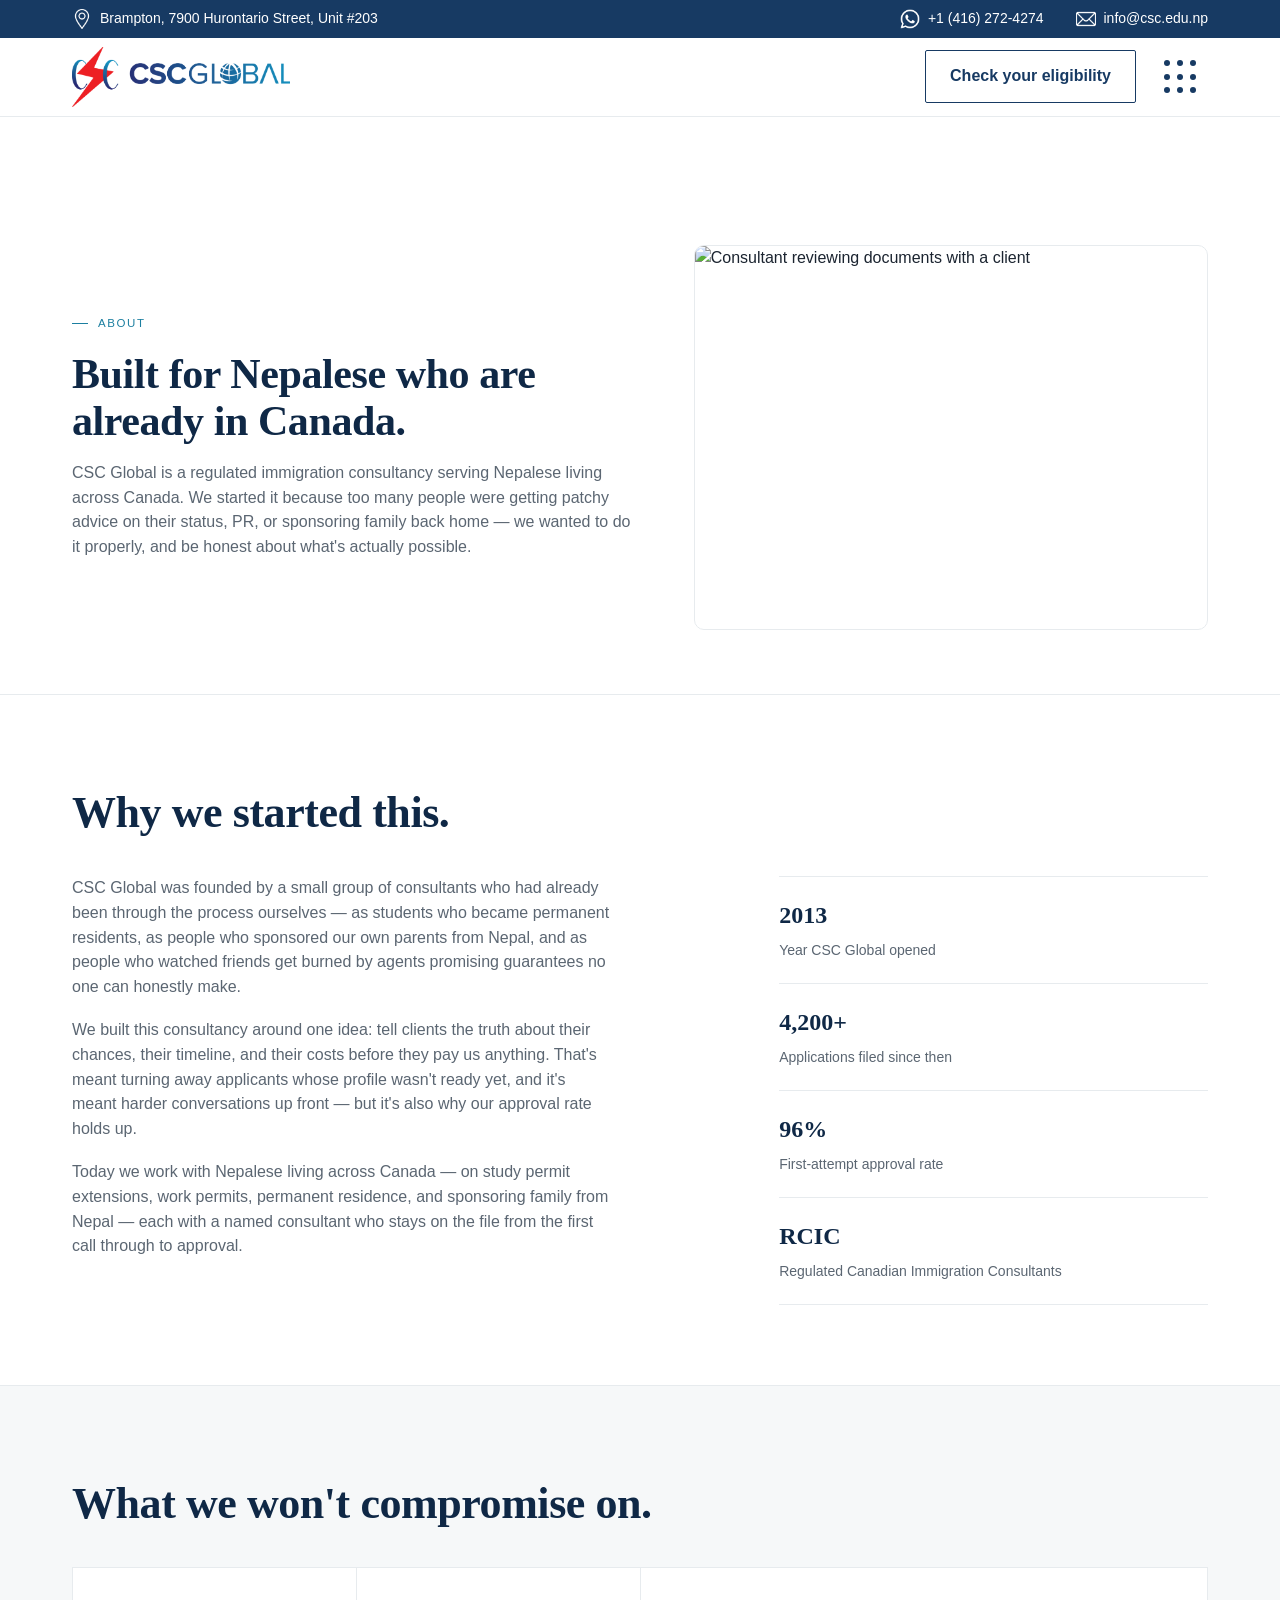
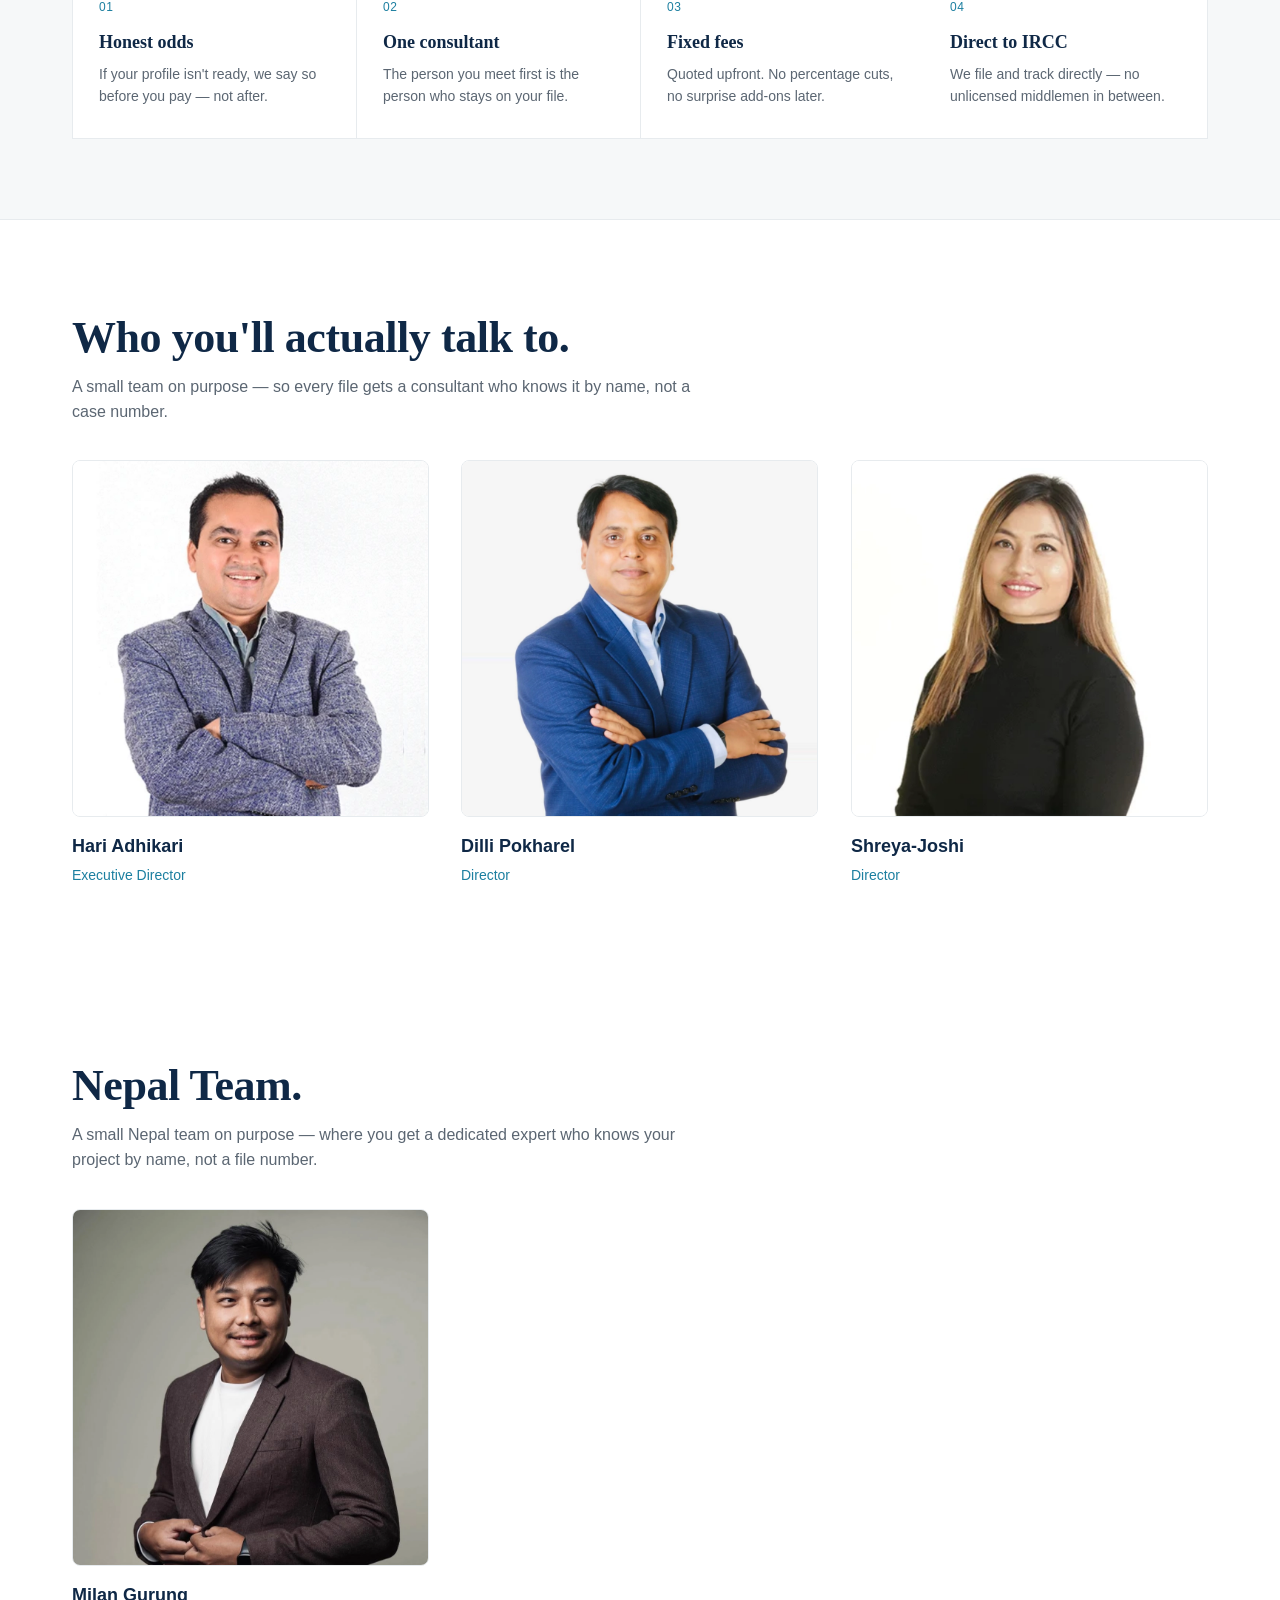
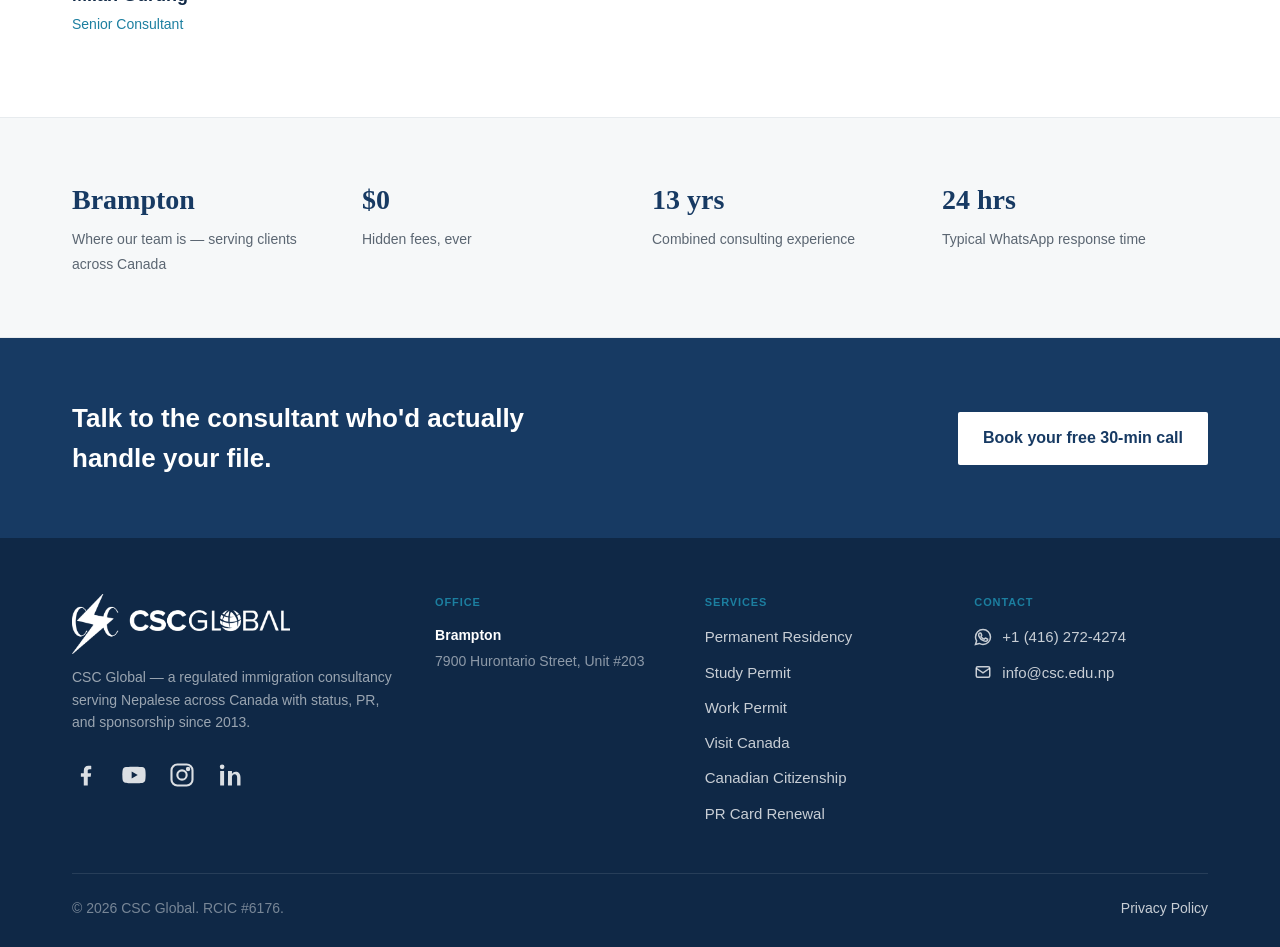
==== commit ca063391: "Email & Sitemap URL Updated" ====
--- a/about.html
+++ b/about.html
@@ -354,7 +354,7 @@
                   <path d="M3 7l9 6 9-6" />
                   <rect x="3" y="5" width="18" height="14" rx="2" />
                 </svg>
-              </div><a>hari.adhikari@live.ca</a>
+              </div><a>info@csc.edu.np</a>
             </li>
           </ul>
         </div>
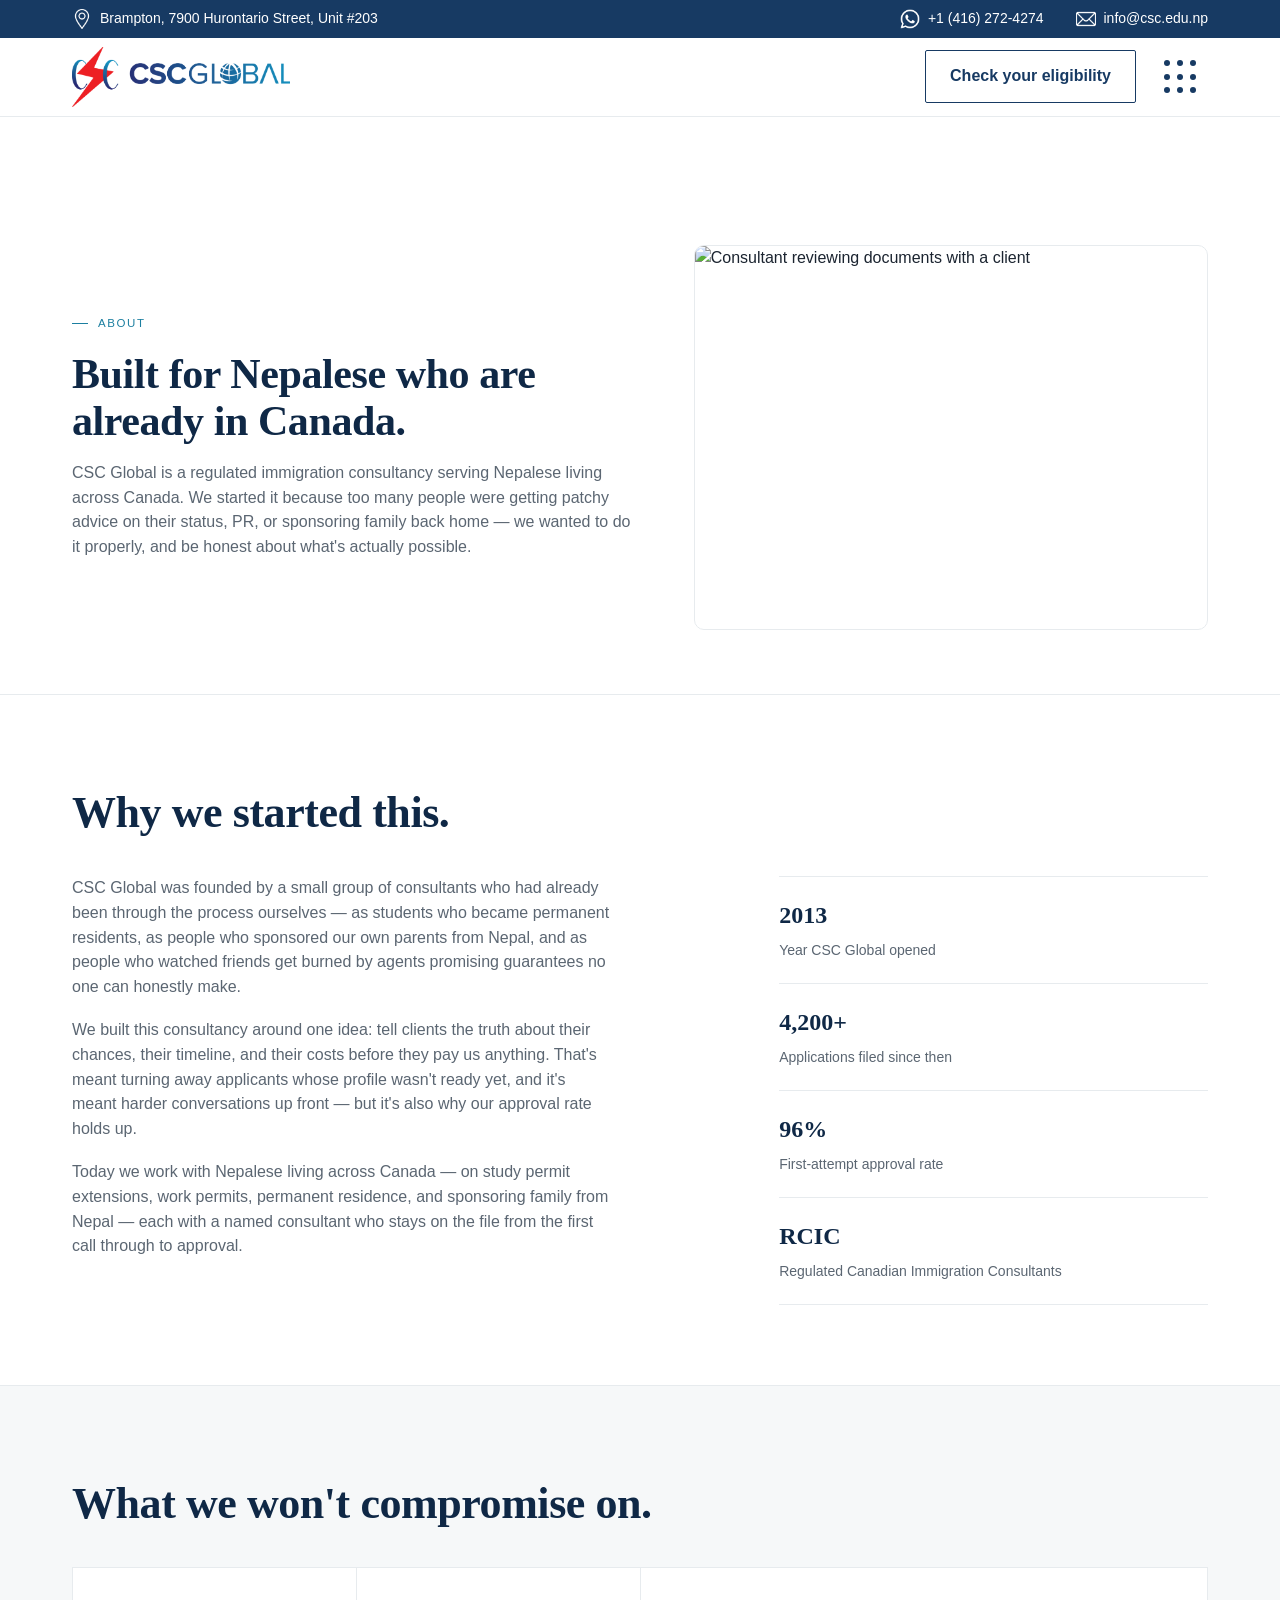
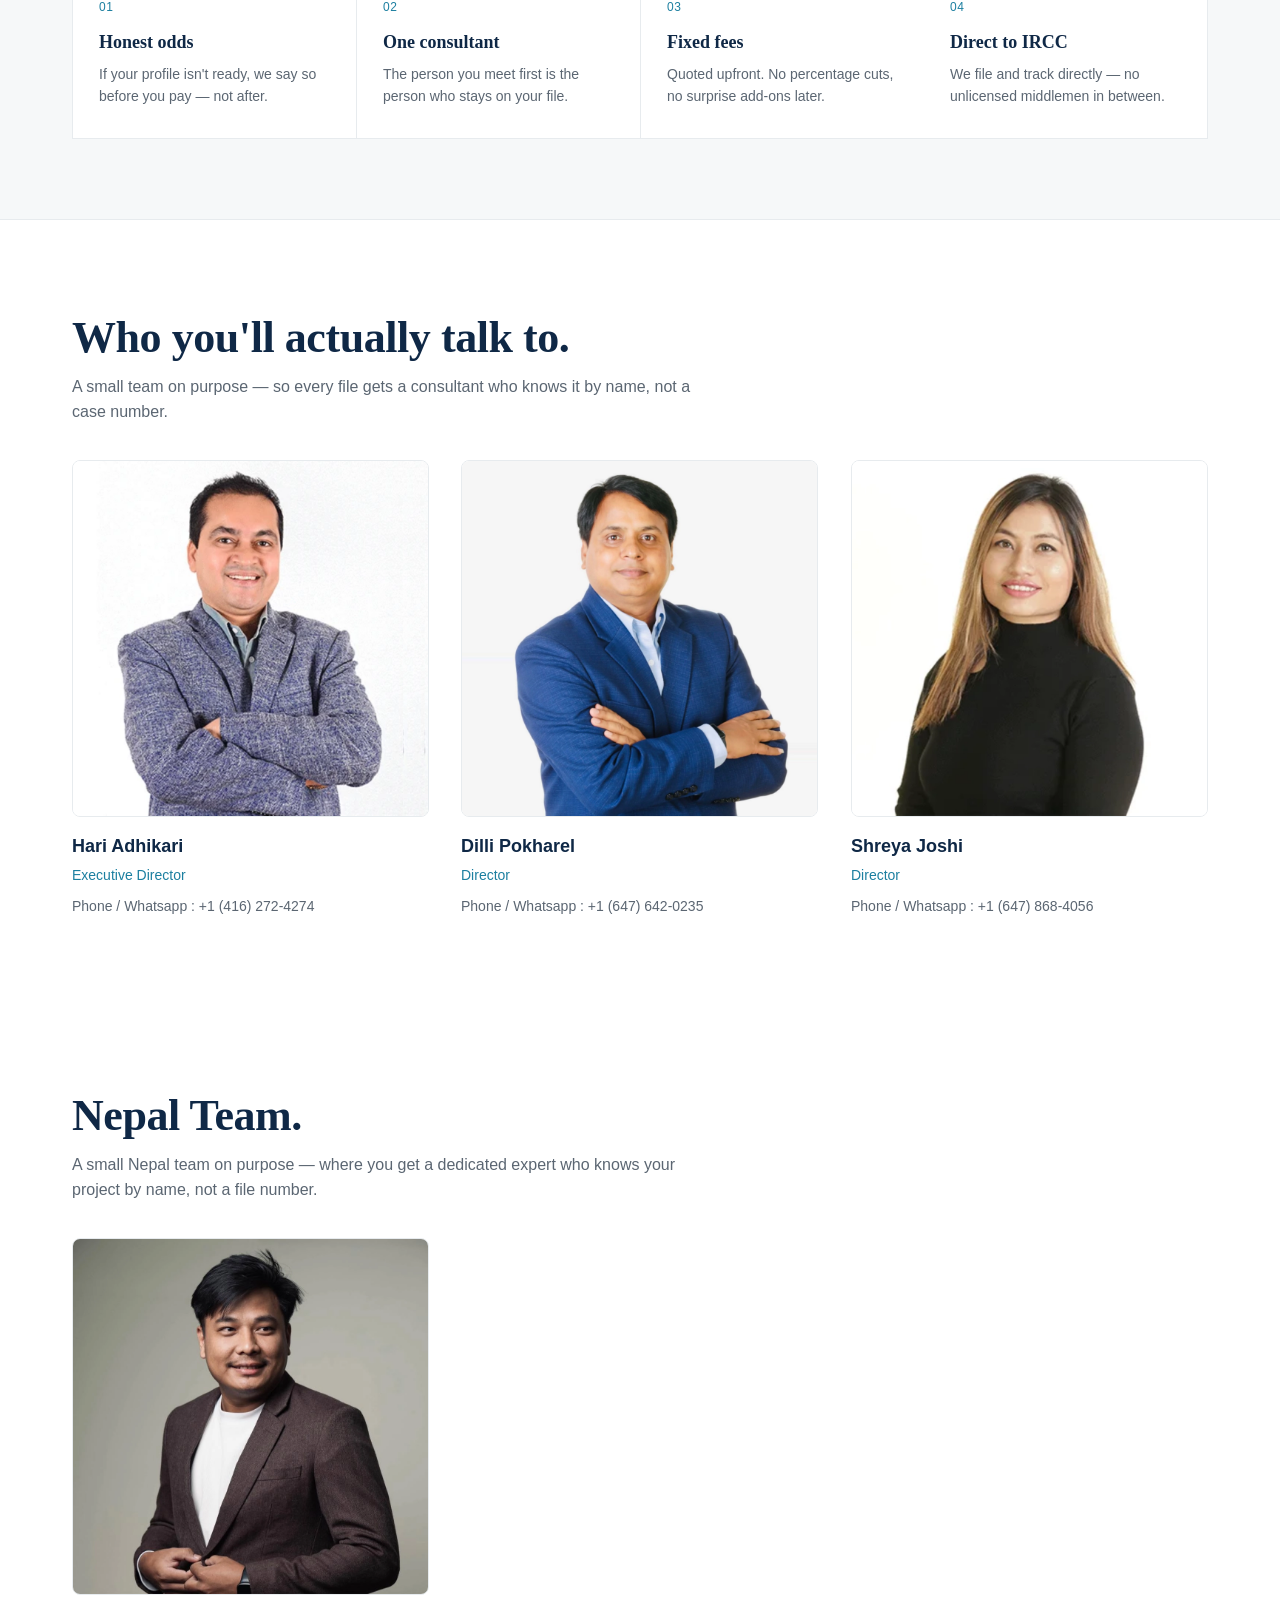
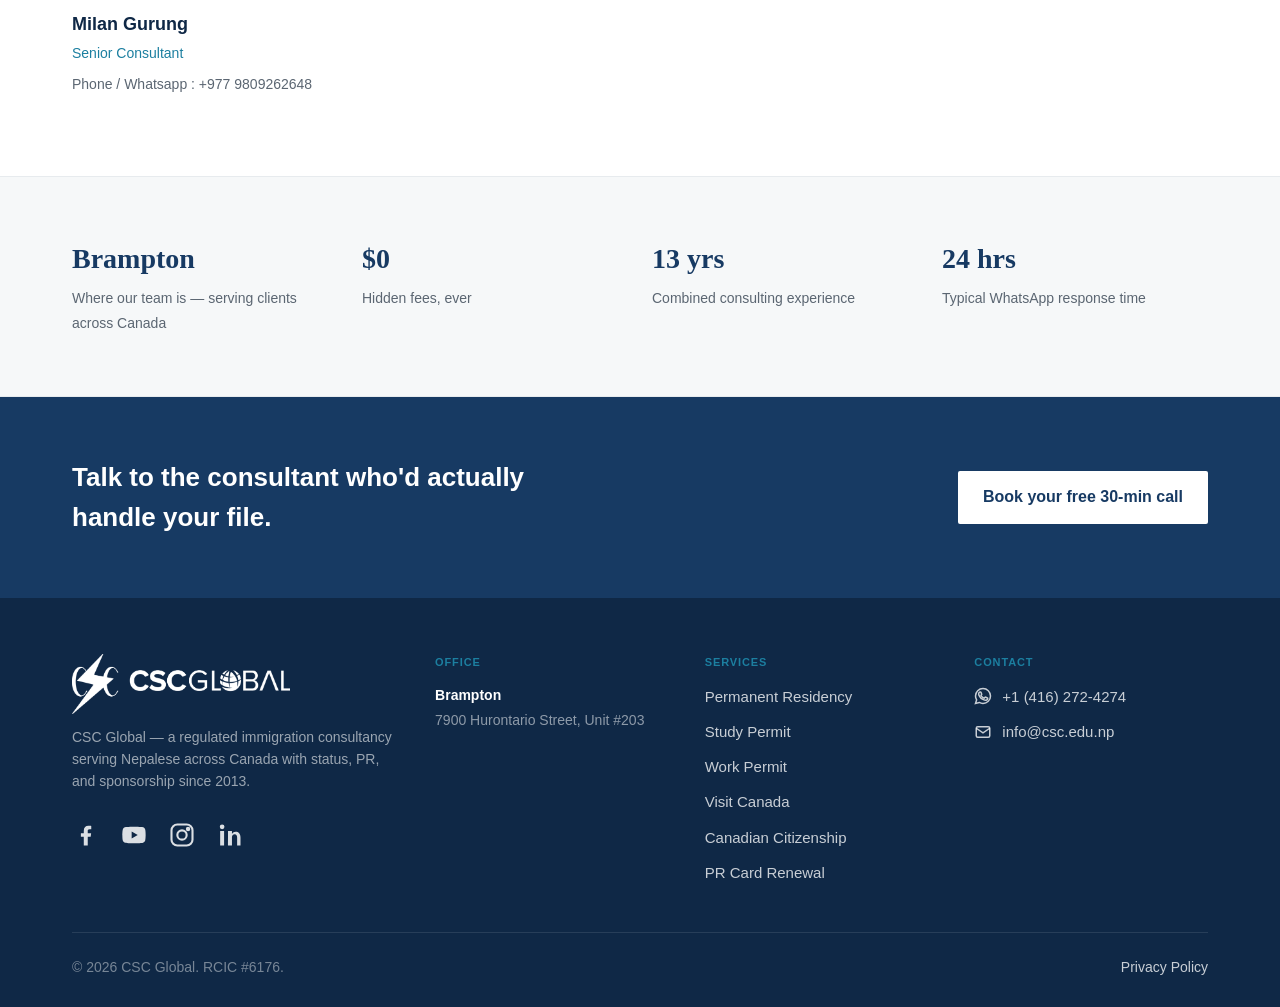
==== commit 86780ff0: "Phone Number Added in About Teams" ====
--- a/about.html
+++ b/about.html
@@ -202,30 +202,27 @@
             alt="Portrait of the principal consultant" />
           <h4>Hari Adhikari</h4>
           <span class="role">Executive Director</span>
-          <!-- <p>
-            Leads study permit and PR files, and reviews every refusal case
-            personally before we take it on.
-          </p> -->
+          <p>
+            Phone / Whatsapp : +1 (416) 272-4274 
+          </p>
         </div>
         <div class="team-card reveal" style="transition-delay: 90ms">
           <img src="images/Team/Dilli Pokharel.webp"
             alt="Portrait of a senior consultant" />
           <h4>Dilli Pokharel</h4>
           <span class="role">Director</span>
-          <!-- <p>
-            Handles employer-sponsored work permits and PGWP planning for
-            students nearing graduation.
-          </p> -->
+          <p>
+            Phone / Whatsapp : +1 (647) 642-0235
+          </p>
         </div>
         <div class="team-card reveal" style="transition-delay: 180ms">
           <img src="images/Team/Shreya-Joshi.webp"
             alt="Portrait of the client services lead" />
-          <h4>Shreya-Joshi</h4>
+          <h4>Shreya Joshi</h4>
           <span class="role">Director</span>
-          <!-- <p>
-            Your first point of contact for checklists, status updates, and
-            scheduling — usually within 24 hours.
-          </p> -->
+          <p>
+            Phone / Whatsapp : +1 (647) 868-4056
+          </p>
         </div>
       </div>
     </div>
@@ -245,10 +242,9 @@
             alt="Portrait of the principal consultant" />
           <h4>Milan Gurung</h4>
           <span class="role">Senior Consultant</span>
-          <!-- <p>
-            Leads study permit and PR files, and reviews every refusal case
-            personally before we take it on.
-          </p> -->
+          <p>
+            Phone / Whatsapp : +977 9809262648
+          </p>
         </div>
         
       </div>
--- a/style.css
+++ b/style.css
@@ -1039,6 +1039,22 @@
   }
 }
 
+/* Success-stories page only: bigger cert cards, doesn't affect homepage partners */
+.success-showcase .partner-card {
+  flex: 0 0 260px;
+  height: 280px;
+  padding: 0px;
+  border: none;
+}
+
+@media (max-width: 768px) {
+  .success-showcase .partner-card {
+    flex: 0 0 180px;
+    height: 220px;
+    padding: 0px;
+  }
+}
+
 /* ==========================================================================
    TESTIMONIAL MARQUEE SECTION
    ========================================================================== */
@@ -1194,6 +1210,14 @@
     width: 100%;
   }
 
+  .testimonial-marquee {
+  padding: 8px 0px 40px;
+}
+
+.testimonial-marquee .section-head {
+  padding-bottom: 20px;
+}
+
   .testimonial-marquee .section-head h2 {
     font-size: 32px; /* Shrinks font safely for clean reading on viewports */
   }
@@ -1226,7 +1250,7 @@
   overflow: hidden;
   flex: 1;
   width: 100%;
-  height: 20%;
+  height: 2000px;
   margin-bottom: 0; /* Reset old layout configurations */
 }
 
@@ -1439,7 +1463,7 @@
 .team-card p {
   font-size: 14px;
   color: var(--muted);
-  margin-top: 10px;
+  margin-top: 8px;
 }
 
 /* about stats */
@@ -3564,5 +3588,4 @@
 /* Subtle hover effect */
 .dot-x-btn:hover .dot {
   background-color: var(--navy);
-}
-
+}
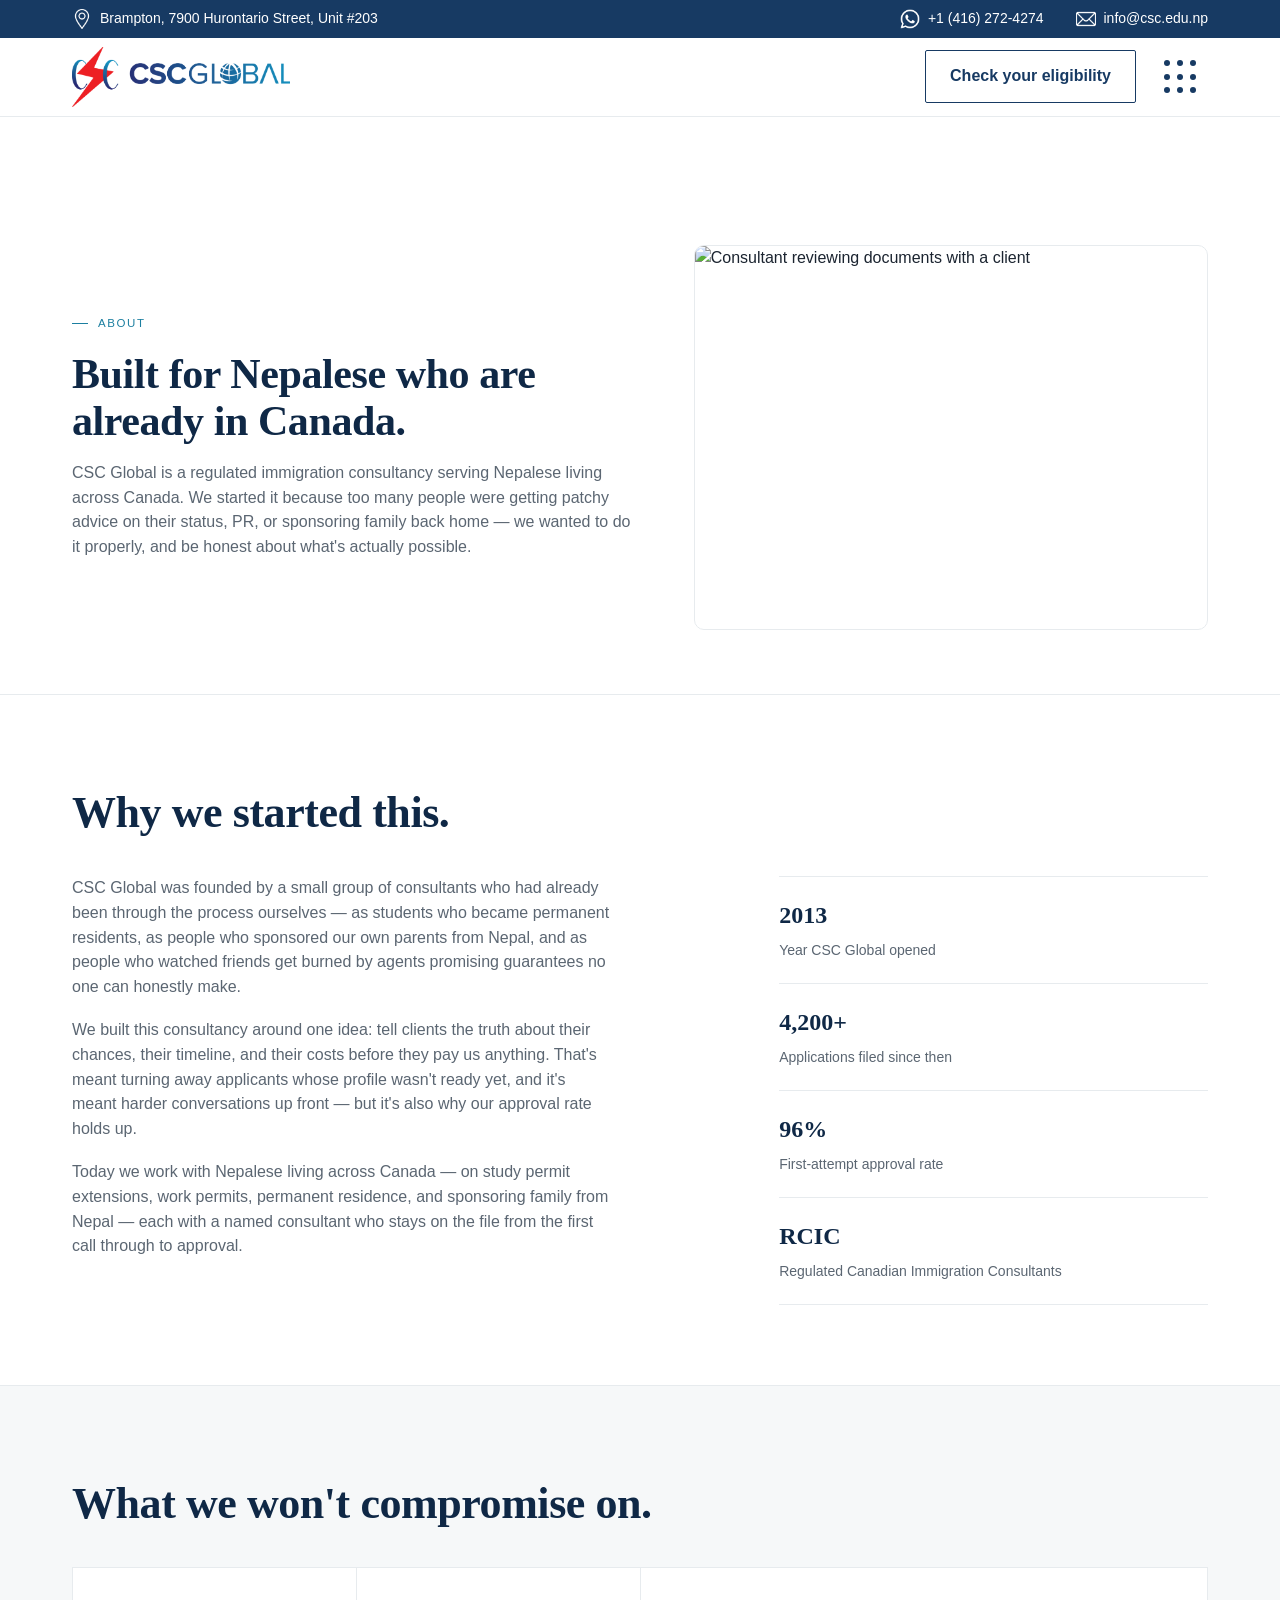
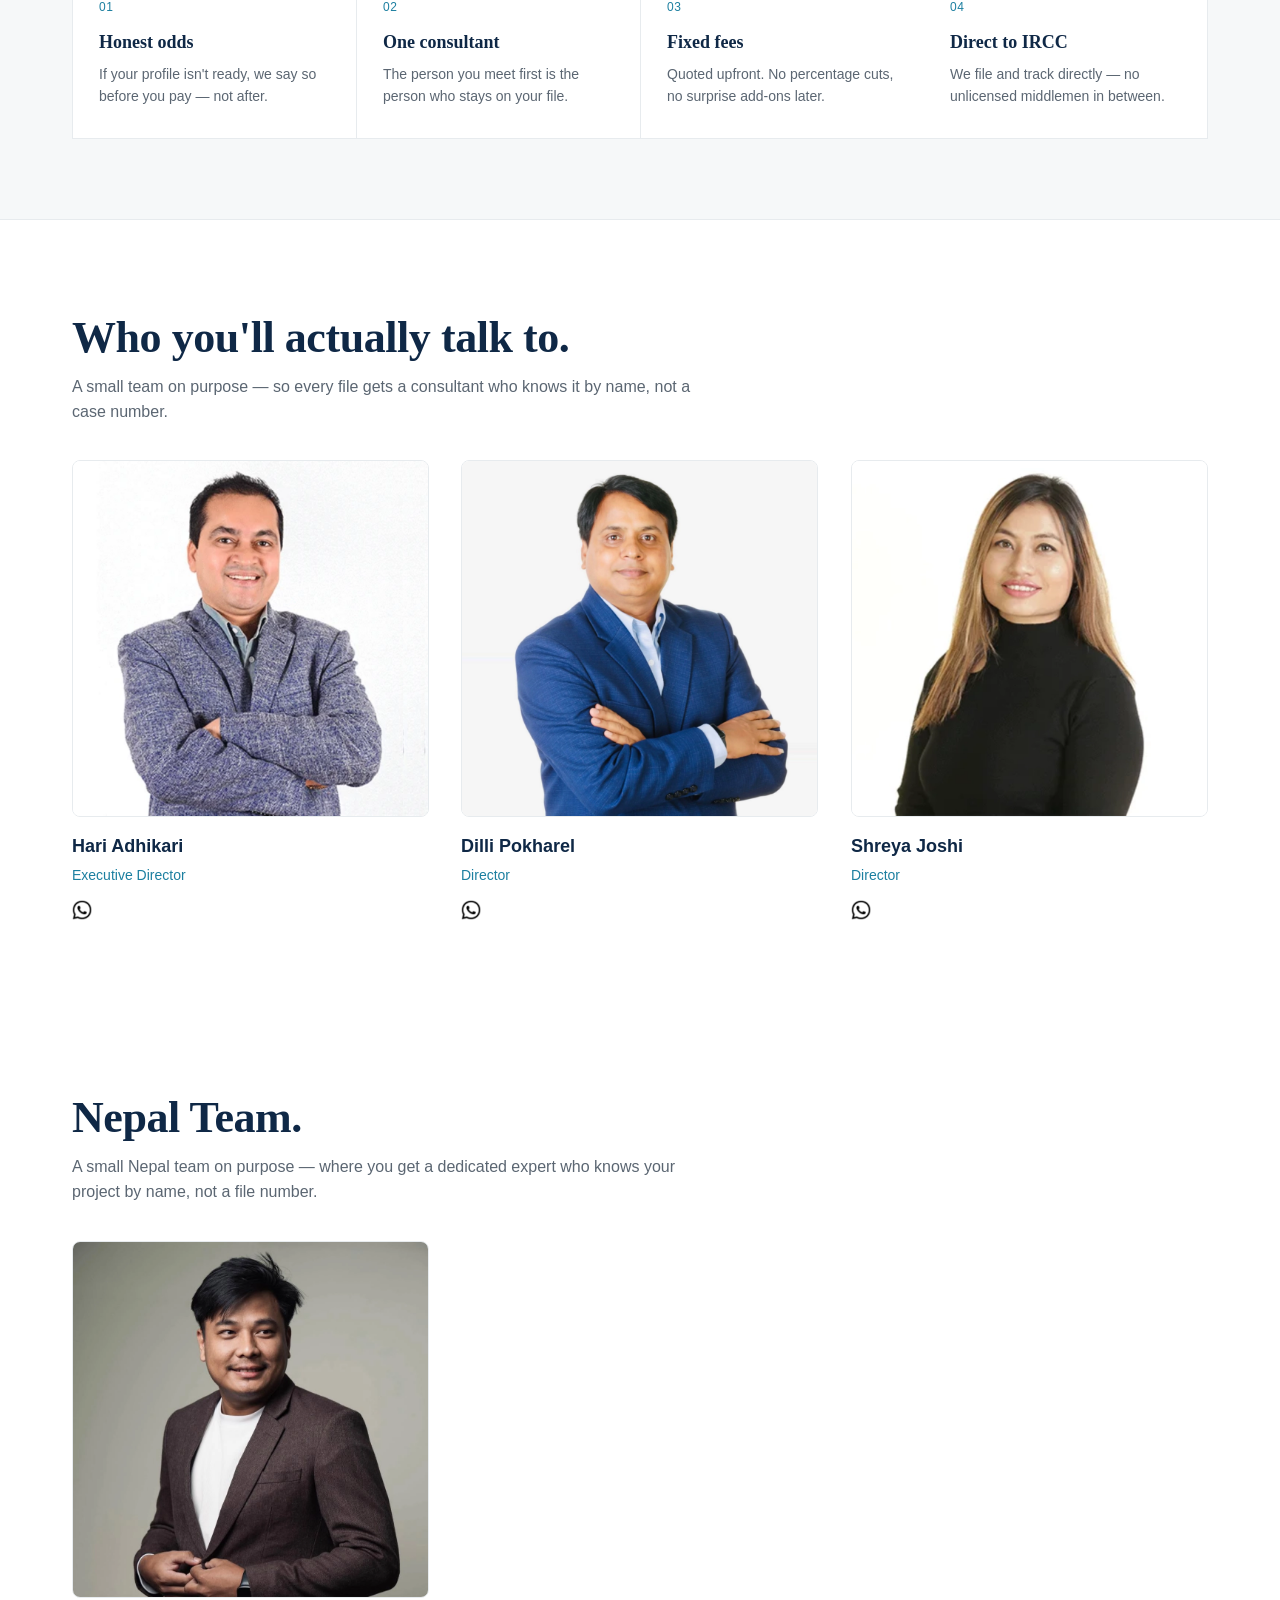
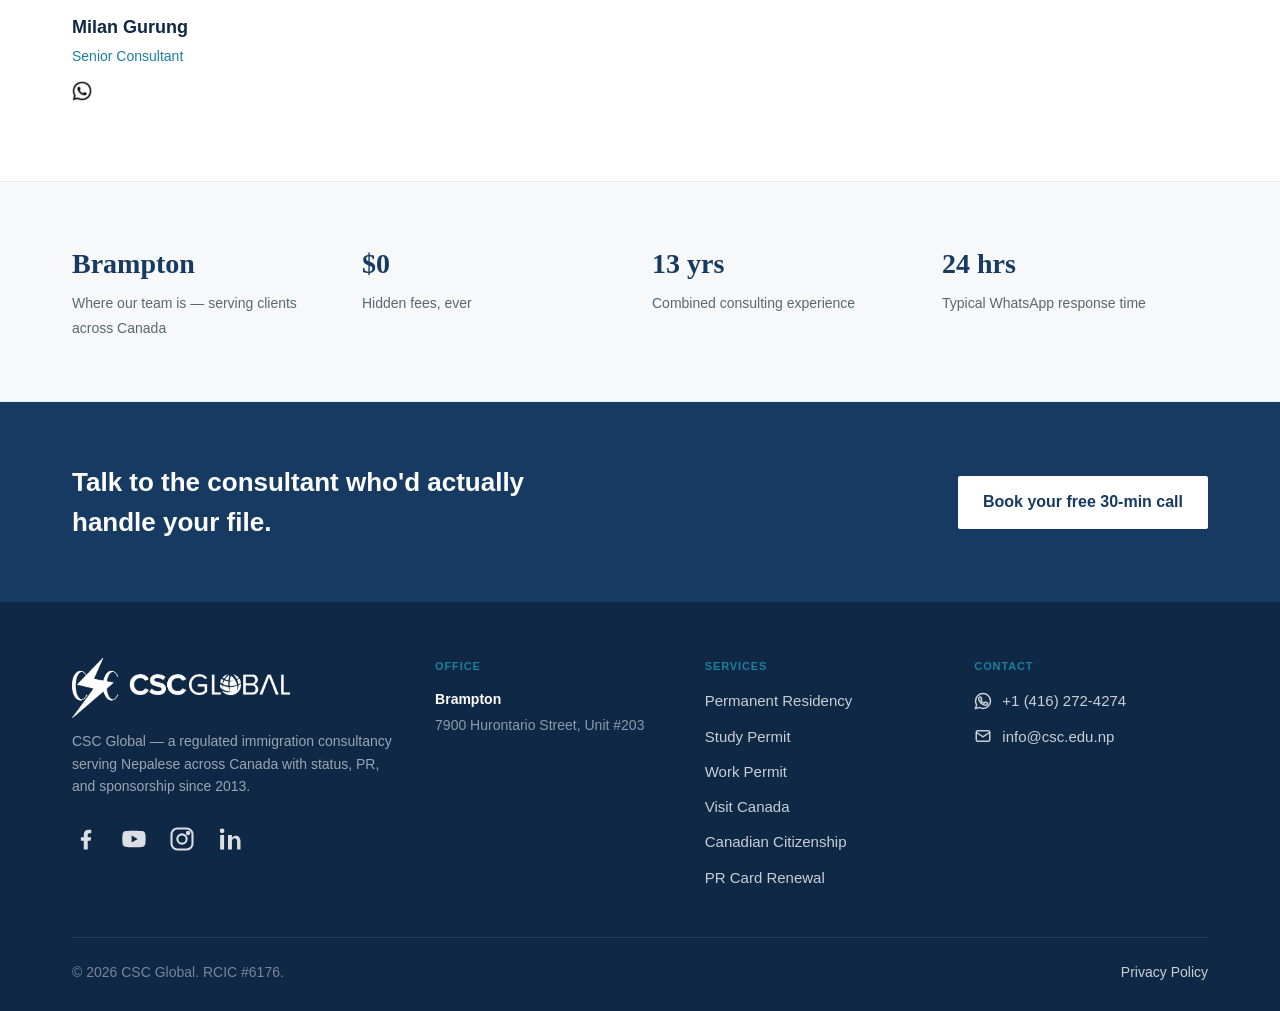
==== commit 4abc8240: "Teams Clickable Whatsapp Icon" ====
--- a/about.html
+++ b/about.html
@@ -188,45 +188,60 @@
   </section>
 
   <section id="team">
-    <div class="wrap">
-      <div class="section-head reveal">
-        <h2>Who you'll actually talk to.</h2>
-        <p>
-          A small team on purpose — so every file gets a consultant who knows
-          it by name, not a case number.
-        </p>
-      </div>
-      <div class="team-grid">
-        <div class="team-card reveal" style="transition-delay: 0ms">
-          <img src="images/Team/Hari Adhikari.webp"
-            alt="Portrait of the principal consultant" />
-          <h4>Hari Adhikari</h4>
-          <span class="role">Executive Director</span>
-          <p>
-            Phone / Whatsapp : +1 (416) 272-4274 
-          </p>
-        </div>
-        <div class="team-card reveal" style="transition-delay: 90ms">
-          <img src="images/Team/Dilli Pokharel.webp"
-            alt="Portrait of a senior consultant" />
-          <h4>Dilli Pokharel</h4>
-          <span class="role">Director</span>
-          <p>
-            Phone / Whatsapp : +1 (647) 642-0235
-          </p>
-        </div>
-        <div class="team-card reveal" style="transition-delay: 180ms">
-          <img src="images/Team/Shreya-Joshi.webp"
-            alt="Portrait of the client services lead" />
-          <h4>Shreya Joshi</h4>
-          <span class="role">Director</span>
-          <p>
-            Phone / Whatsapp : +1 (647) 868-4056
-          </p>
-        </div>
-      </div>
-    </div>
-  </section>
+  <div class="wrap">
+    <div class="section-head reveal">
+      <h2>Who you'll actually talk to.</h2>
+      <p>
+        A small team on purpose — so every file gets a consultant who knows
+        it by name, not a case number.
+      </p>
+    </div>
+    <div class="team-grid">
+      <div class="team-card reveal" style="transition-delay: 0ms">
+        <img
+          src="images/Team/Hari Adhikari.webp"
+          alt="Portrait of the principal consultant"
+        />
+        <h4>Hari Adhikari</h4>
+        <span class="role">Executive Director</span>
+        <div class="top-content">
+          <a href="https://wa.me/14162724274" target="_blank" rel="noopener">
+                      <img src="images/Icons/Whatsapp Black.webp" alt="WhatsApp" />
+          </a>
+        </div>
+      </div>
+
+      <div class="team-card reveal" style="transition-delay: 90ms">
+        <img
+          src="images/Team/Dilli Pokharel.webp"
+          alt="Portrait of a senior consultant"
+        />
+        <h4>Dilli Pokharel</h4>
+        <span class="role">Director</span>
+        <div class="top-content">
+          <a href="https://wa.me/16476420235" target="_blank" rel="noopener">
+                      <img src="images/Icons/Whatsapp Black.webp" alt="WhatsApp" />
+
+          </a>
+        </div>
+      </div>
+
+      <div class="team-card reveal" style="transition-delay: 180ms">
+        <img
+          src="images/Team/Shreya-Joshi.webp"
+          alt="Portrait of the client services lead"
+        />
+        <h4>Shreya Joshi</h4>
+        <span class="role">Director</span>
+        <div class="top-content">
+          <a href="https://wa.me/16478684056" target="_blank" rel="noopener">
+                      <img src="images/Icons/Whatsapp Black.webp" alt="WhatsApp" />
+          </a>
+        </div>
+      </div>
+    </div>
+  </div>
+</section>
 
   <section id="team">
     <div class="wrap">
@@ -242,11 +257,13 @@
             alt="Portrait of the principal consultant" />
           <h4>Milan Gurung</h4>
           <span class="role">Senior Consultant</span>
-          <p>
-            Phone / Whatsapp : +977 9809262648
-          </p>
-        </div>
-        
+          <div class="top-content">
+          <a href="https://wa.me/9809262648" target="_blank" rel="noopener">
+            <img src="images/Icons/Whatsapp Black.webp" alt="WhatsApp" />
+          </a>
+        </div>
+        </div>
+
       </div>
     </div>
   </section>
--- a/style.css
+++ b/style.css
@@ -1460,6 +1460,34 @@
   color: var(--teal);
   font-family: var(--font-mono);
 }
+
+.team-card .top-content {
+  display: flex;
+  align-items: center;
+  gap: 8px;
+  margin-top: 12px;
+}
+
+.team-card .top-content img {
+  width: 20px;
+  aspect-ratio: 1 / 1;
+  border: none;
+  border-radius: 0;
+  margin-bottom: 0;
+}
+
+.team-card .top-content a {
+  font-size: 14px;
+  color: var(--ink);
+  font-family: var(--font-mono);
+  text-decoration: none;
+}
+
+.team-card .top-content a:hover {
+  /* text-decoration: underline; */
+  color: var(--navy);
+}
+
 .team-card p {
   font-size: 14px;
   color: var(--muted);
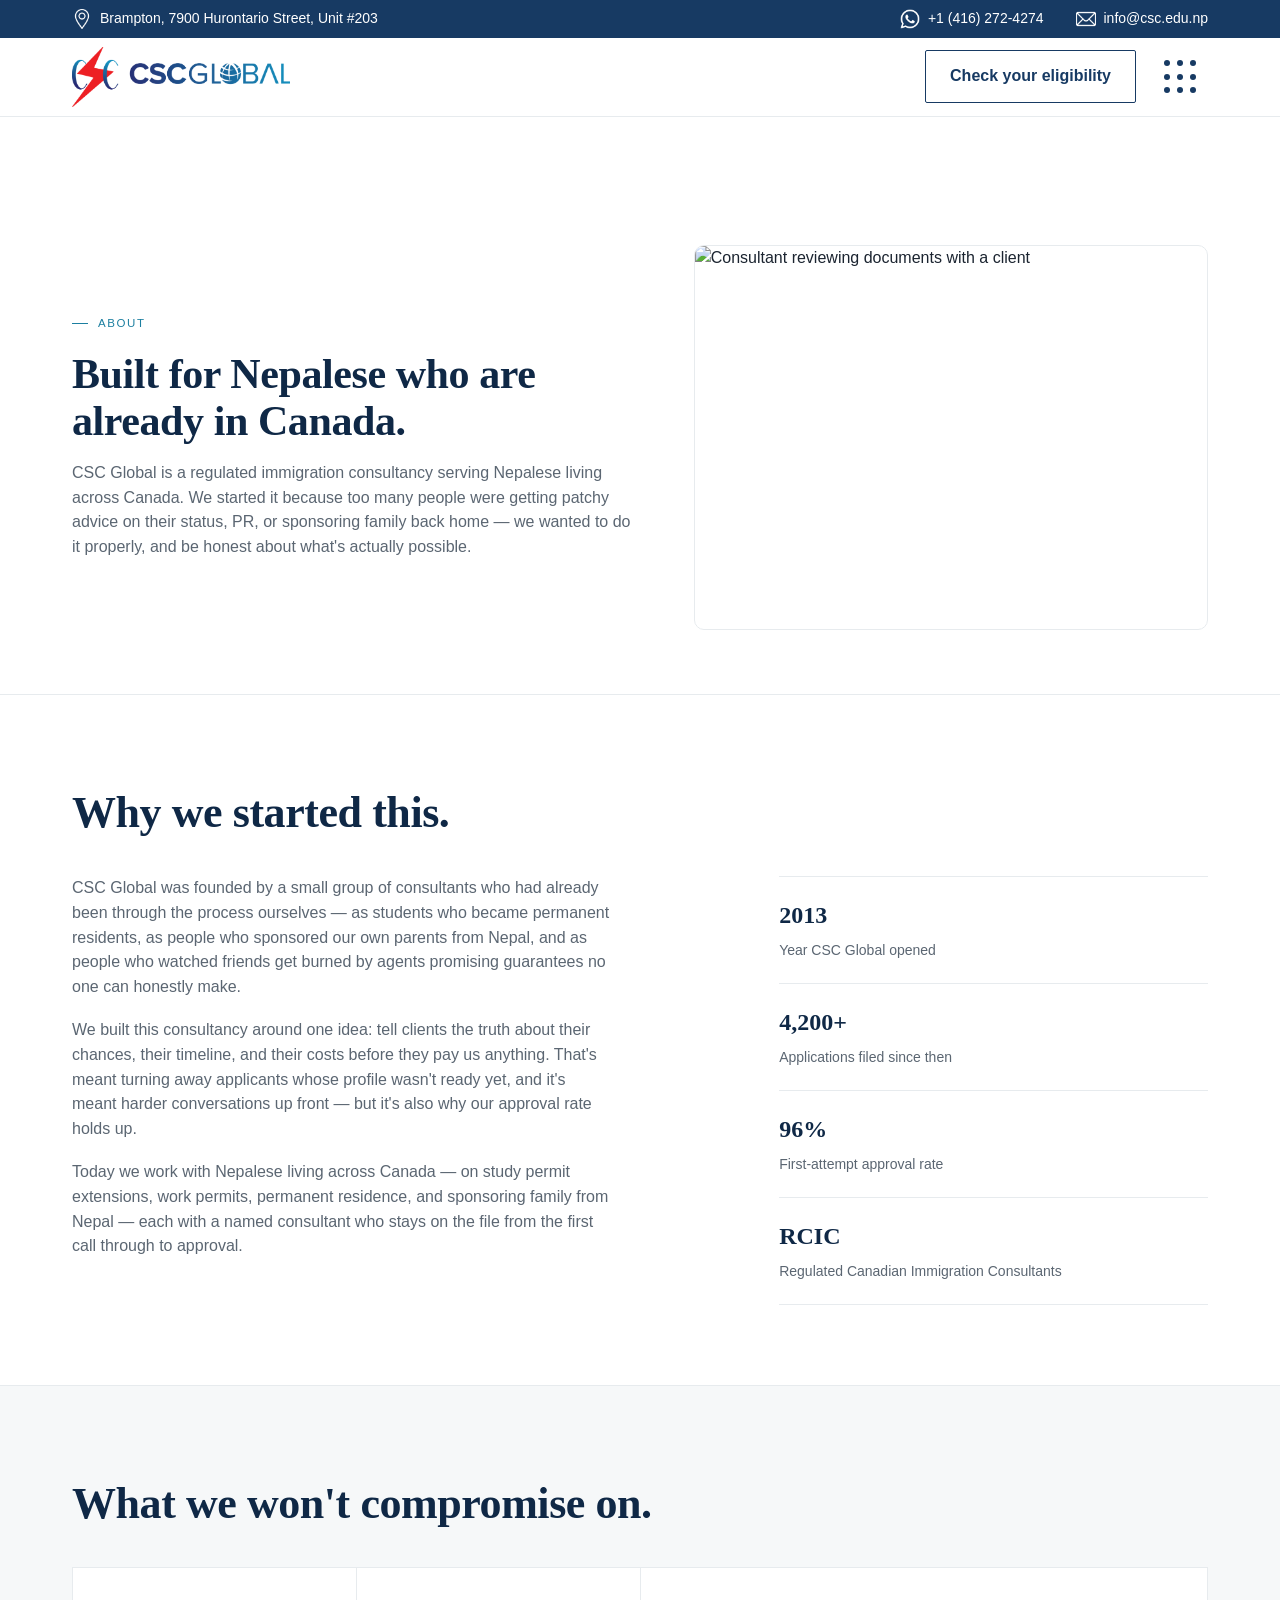
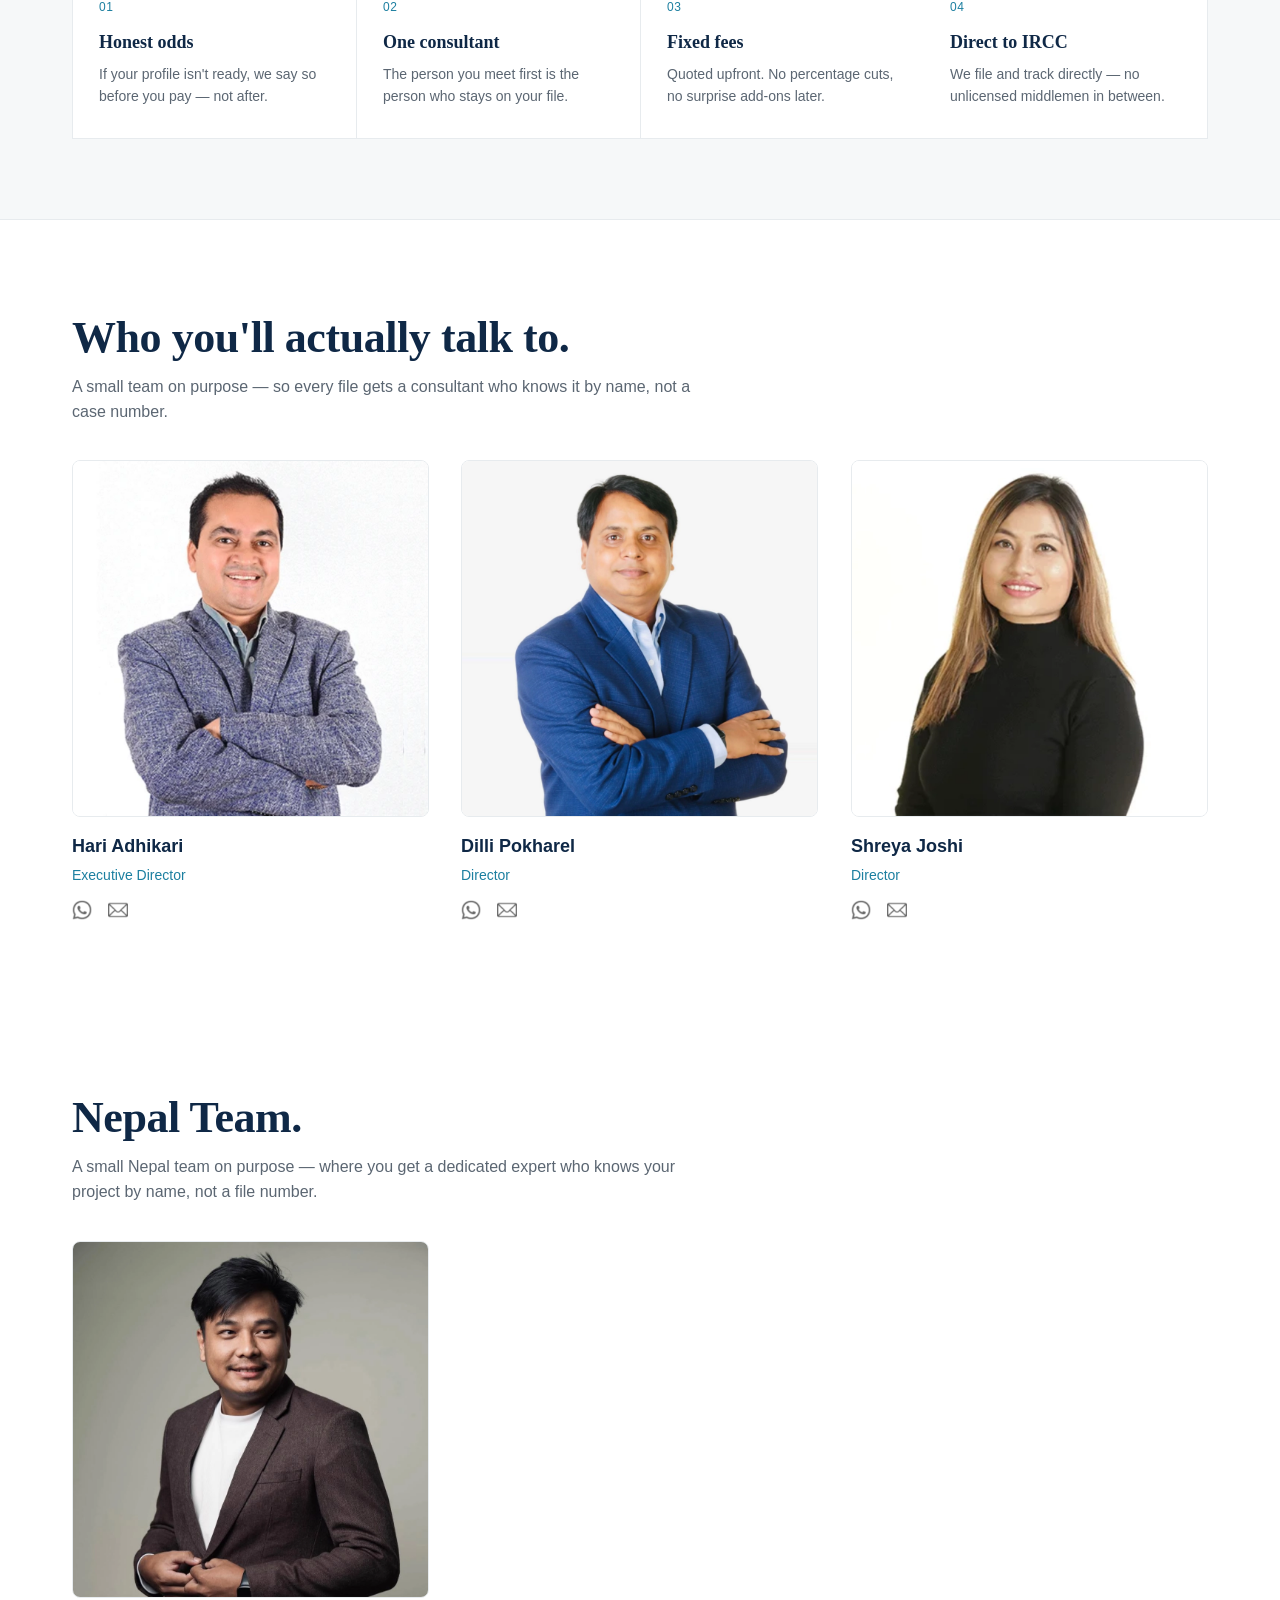
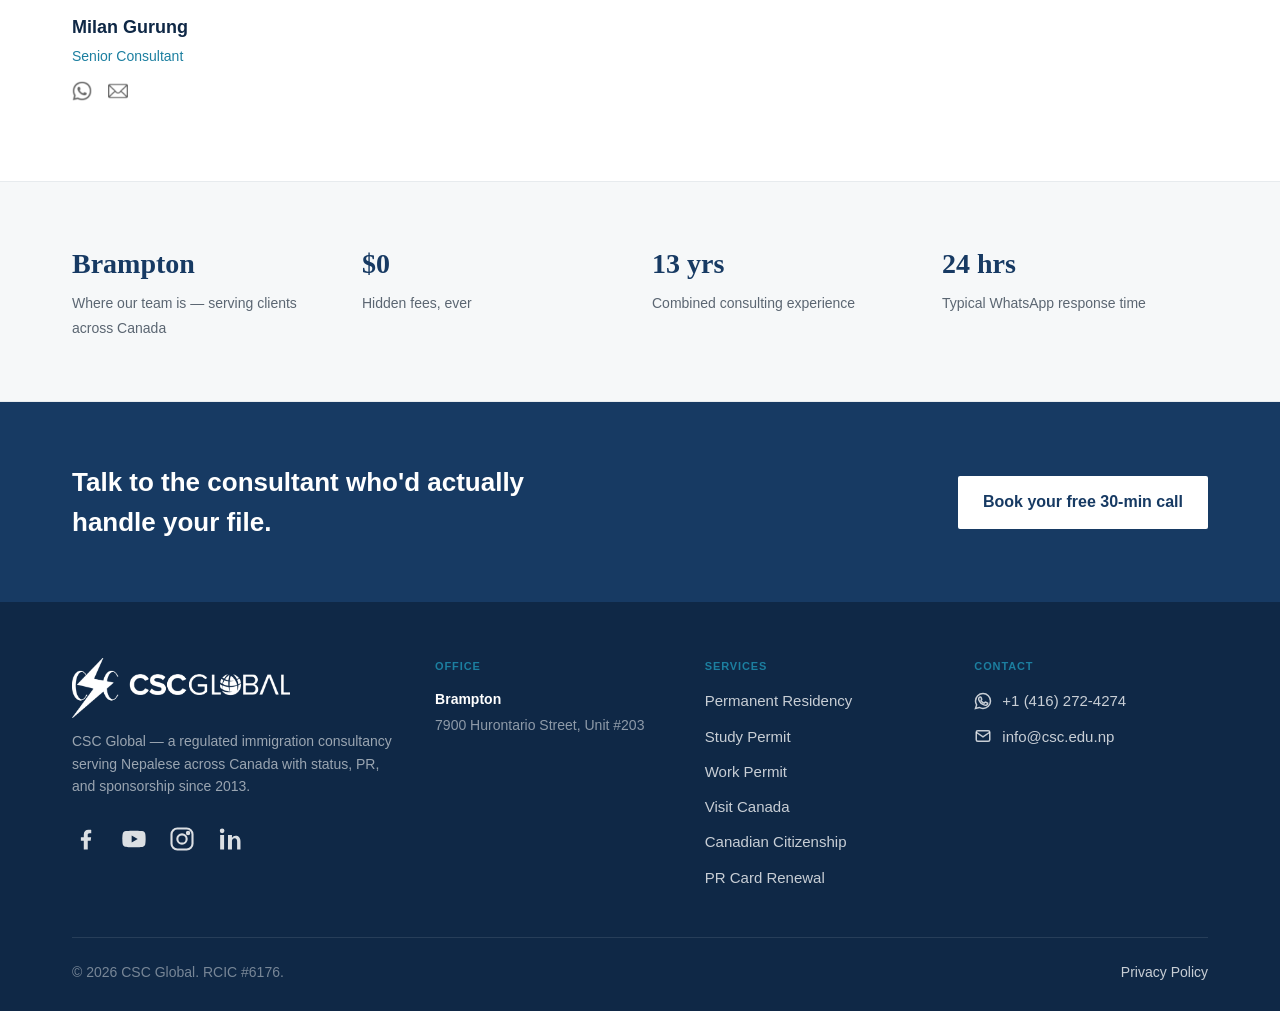
==== commit fe5b0d04: "Team Email & Fav Icon" ====
--- a/about.html
+++ b/about.html
@@ -5,6 +5,10 @@
   <meta charset="UTF-8" />
   <meta name="viewport" content="width=device-width, initial-scale=1.0" />
   <title>About — CSC Global</title>
+  <link rel="icon" type="image/x-icon" href="images/favicon_io/favicon.ico">
+  <link rel="icon" type="image/png" sizes="32x32" href="images/favicon_io/favicon-32x32.png">
+  <link rel="icon" type="image/png" sizes="16x16" href="images/favicon_io/favicon-16x16.png">
+  <link rel="apple-touch-icon" sizes="180x180" href="images/favicon_io/apple-touch-icon.png">
   <meta
       name="description"
       content="Meet the licensed RCIC consultants at CSC Global. Learn about our mission to provide transparent, trusted Canadian immigration support for the Nepalese community."
@@ -204,9 +208,11 @@
         />
         <h4>Hari Adhikari</h4>
         <span class="role">Executive Director</span>
-        <div class="top-content">
+        <div class="teamicons">
           <a href="https://wa.me/14162724274" target="_blank" rel="noopener">
                       <img src="images/Icons/Whatsapp Black.webp" alt="WhatsApp" />
+          </a>
+          <a href="mailto:hari.adhikari@live.ca" target="_blank" rel="noopener"><img src="images/Icons/Gmail Black.webp" alt="Mail" />
           </a>
         </div>
       </div>
@@ -218,10 +224,13 @@
         />
         <h4>Dilli Pokharel</h4>
         <span class="role">Director</span>
-        <div class="top-content">
+        <div class="teamicons">
           <a href="https://wa.me/16476420235" target="_blank" rel="noopener">
                       <img src="images/Icons/Whatsapp Black.webp" alt="WhatsApp" />
 
+          </a>
+          <a href="mailto:hari.adhikari@live.ca" target="_blank" rel="noopener">
+                      <img src="images/Icons/Gmail Black.webp" alt="Mail" />
           </a>
         </div>
       </div>
@@ -233,9 +242,12 @@
         />
         <h4>Shreya Joshi</h4>
         <span class="role">Director</span>
-        <div class="top-content">
+        <div class="teamicons">
           <a href="https://wa.me/16478684056" target="_blank" rel="noopener">
                       <img src="images/Icons/Whatsapp Black.webp" alt="WhatsApp" />
+          </a>
+          <a href="mailto:hari.adhikari@live.ca" target="_blank" rel="noopener">
+                      <img src="images/Icons/Gmail Black.webp" alt="Mail" />
           </a>
         </div>
       </div>
@@ -257,9 +269,12 @@
             alt="Portrait of the principal consultant" />
           <h4>Milan Gurung</h4>
           <span class="role">Senior Consultant</span>
-          <div class="top-content">
+          <div class="teamicons">
           <a href="https://wa.me/9809262648" target="_blank" rel="noopener">
             <img src="images/Icons/Whatsapp Black.webp" alt="WhatsApp" />
+          </a>
+          <a href="mailto:csc.milangurung@gmail.com" target="_blank" rel="noopener">
+                      <img src="images/Icons/Gmail Black.webp" alt="Mail" />
           </a>
         </div>
         </div>
--- a/style.css
+++ b/style.css
@@ -1461,14 +1461,14 @@
   font-family: var(--font-mono);
 }
 
-.team-card .top-content {
+.team-card .teamicons {
   display: flex;
   align-items: center;
-  gap: 8px;
+  gap: 16px;
   margin-top: 12px;
 }
 
-.team-card .top-content img {
+.team-card .teamicons img {
   width: 20px;
   aspect-ratio: 1 / 1;
   border: none;
@@ -1476,16 +1476,14 @@
   margin-bottom: 0;
 }
 
-.team-card .top-content a {
-  font-size: 14px;
-  color: var(--ink);
-  font-family: var(--font-mono);
-  text-decoration: none;
-}
-
-.team-card .top-content a:hover {
+.team-card .teamicons img {
+  opacity: 60%;
+}
+
+.team-card .teamicons img:hover {
   /* text-decoration: underline; */
-  color: var(--navy);
+   opacity: 100%;
+
 }
 
 .team-card p {
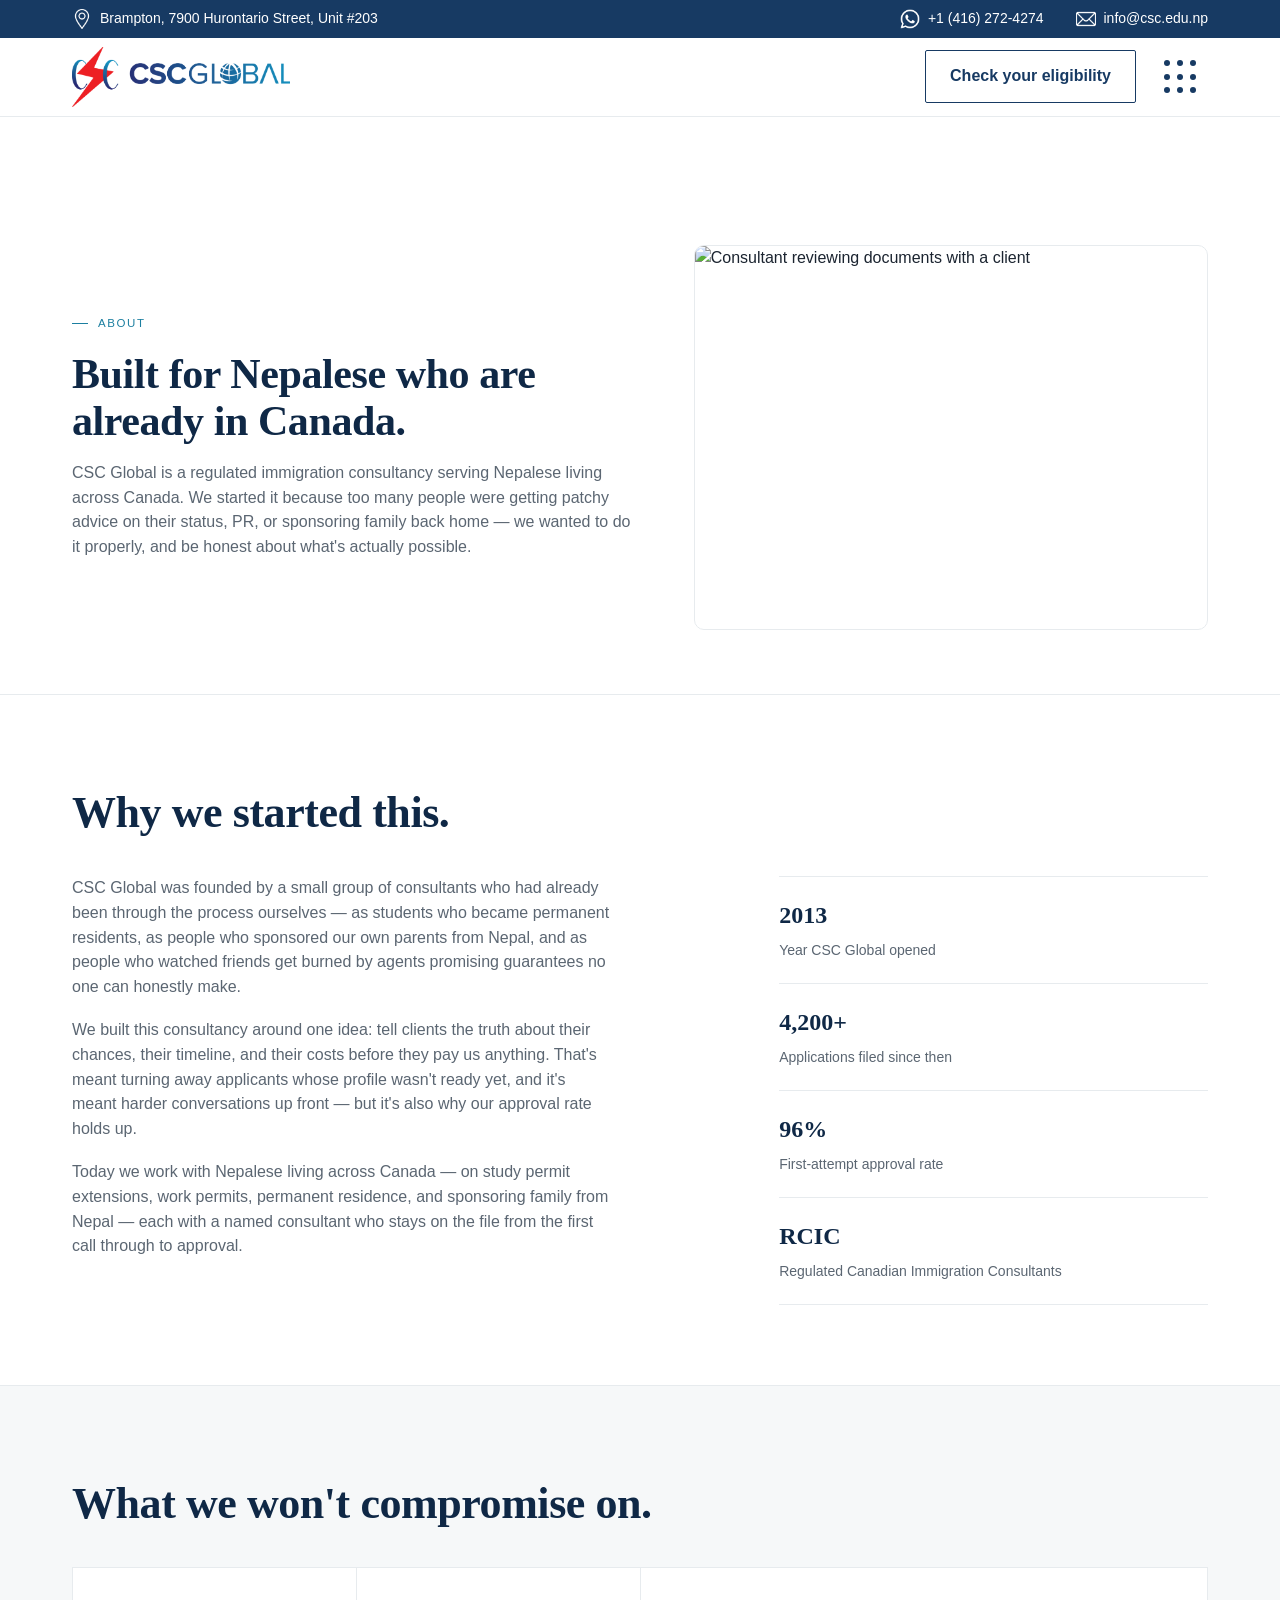
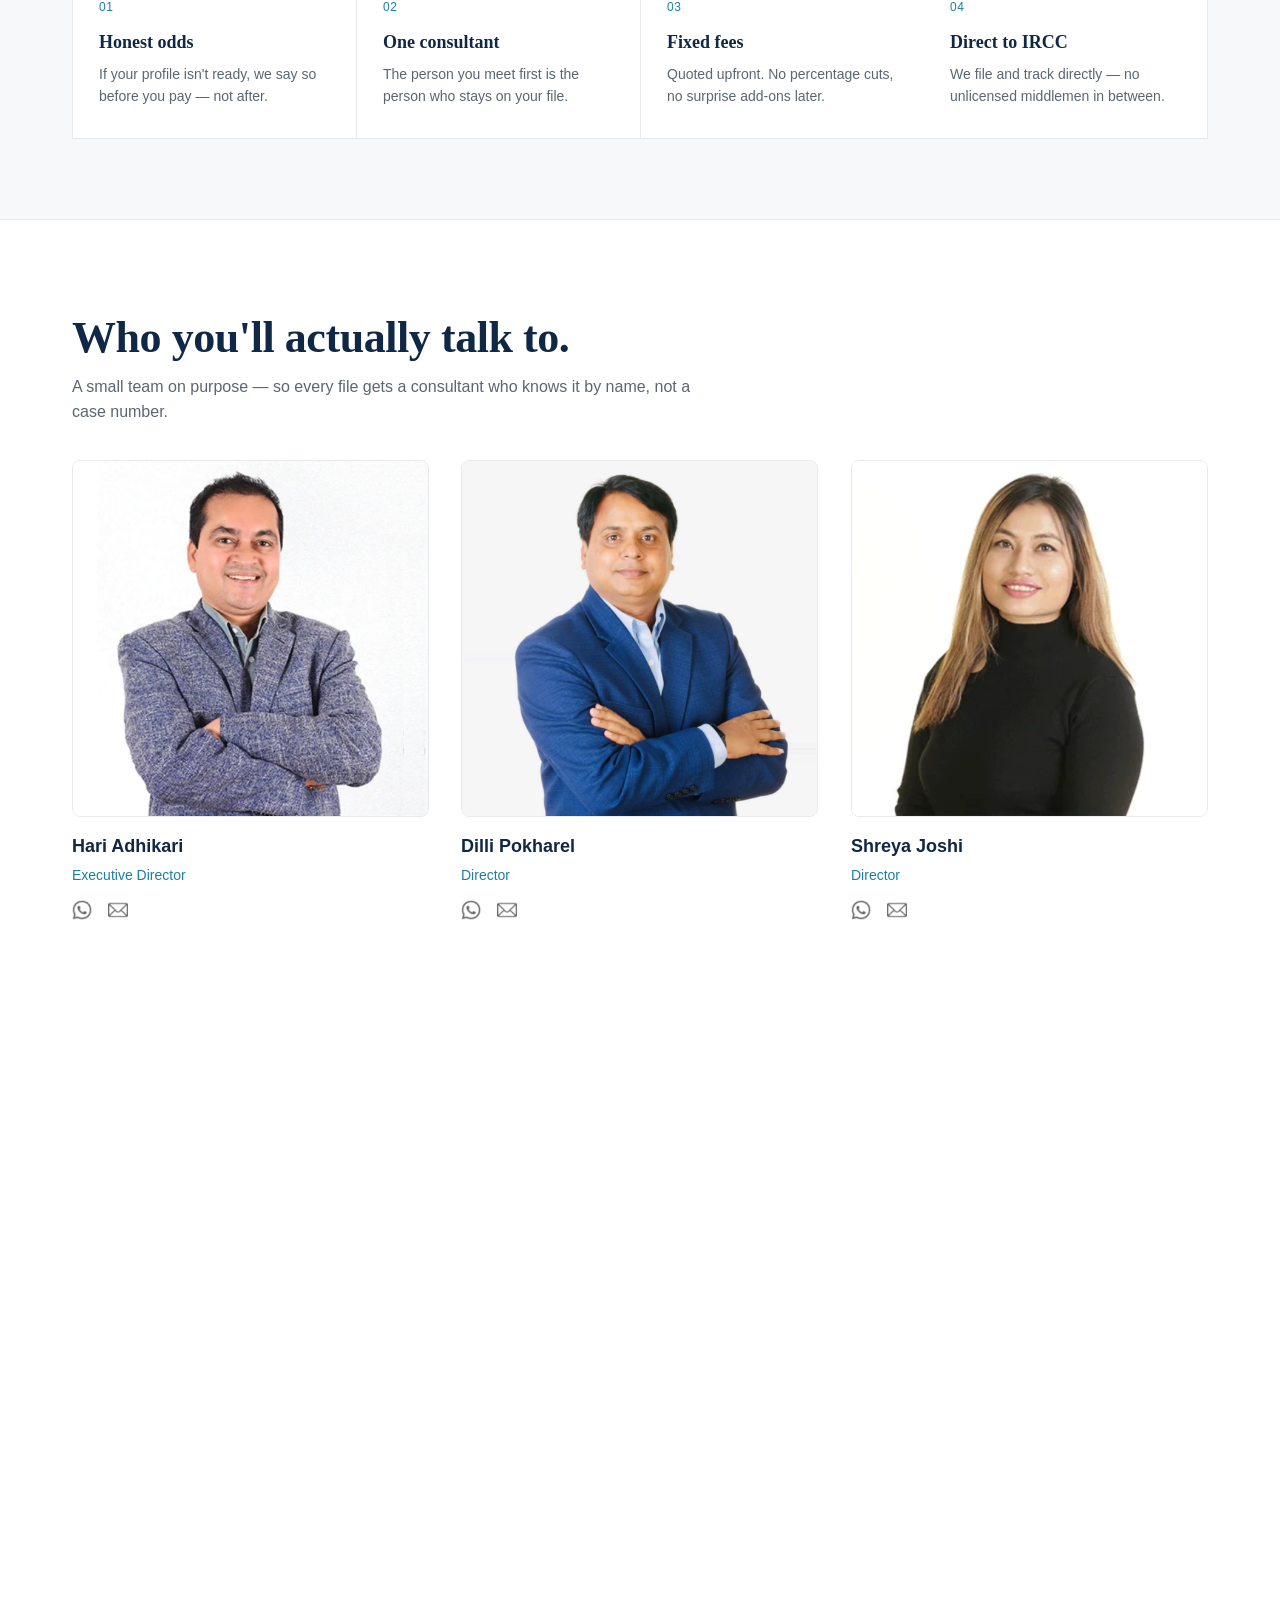
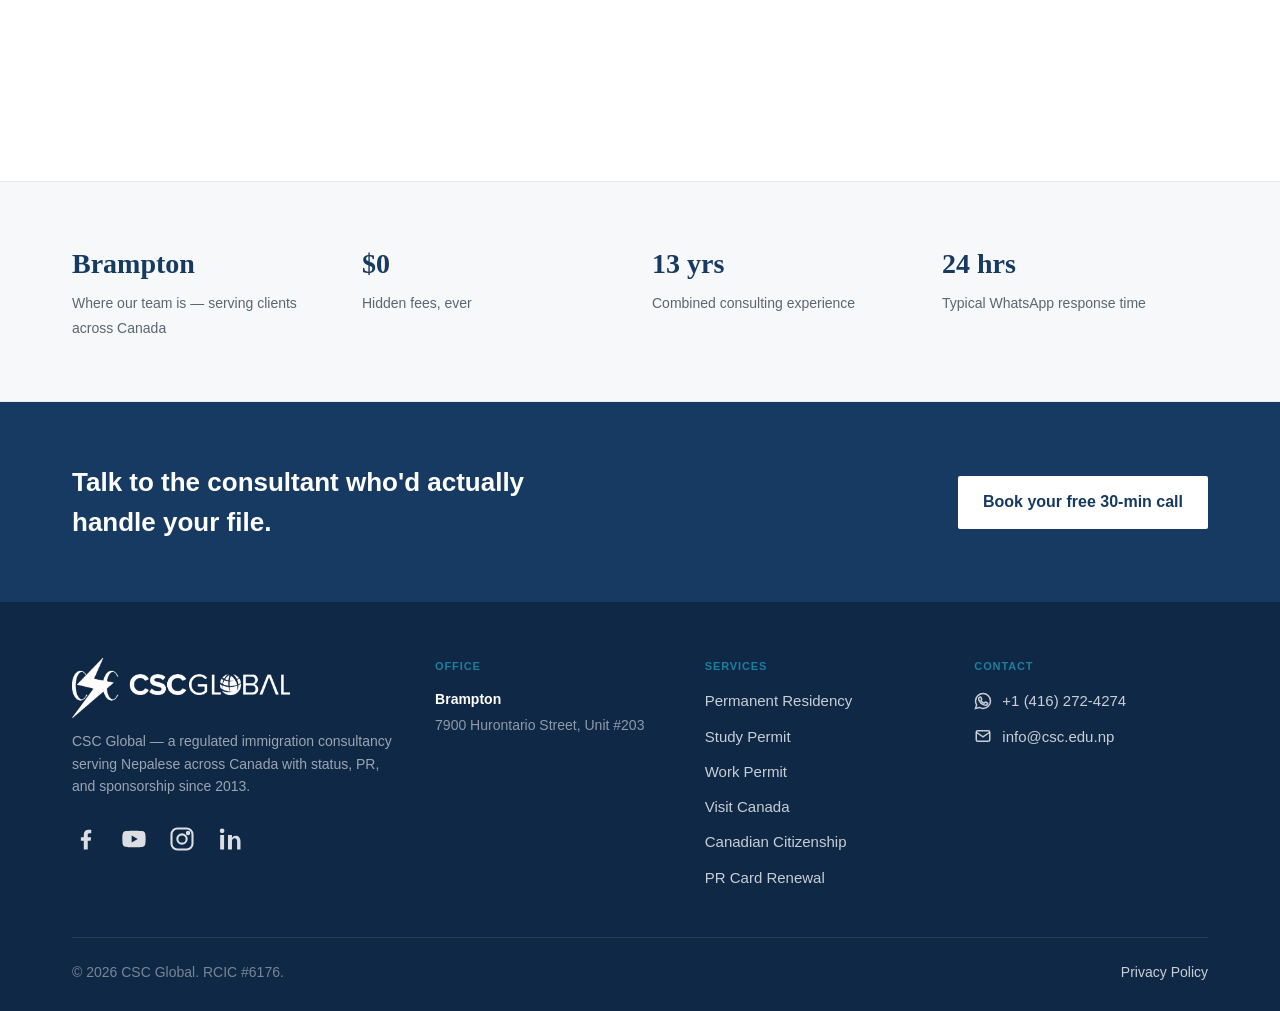
==== commit 0e96b2fe: "MAil Updated" ====
--- a/about.html
+++ b/about.html
@@ -229,7 +229,7 @@
                       <img src="images/Icons/Whatsapp Black.webp" alt="WhatsApp" />
 
           </a>
-          <a href="mailto:hari.adhikari@live.ca" target="_blank" rel="noopener">
+          <a href="mailto:cscdillinc@gmail.com" target="_blank" rel="noopener">
                       <img src="images/Icons/Gmail Black.webp" alt="Mail" />
           </a>
         </div>
@@ -246,7 +246,7 @@
           <a href="https://wa.me/16478684056" target="_blank" rel="noopener">
                       <img src="images/Icons/Whatsapp Black.webp" alt="WhatsApp" />
           </a>
-          <a href="mailto:hari.adhikari@live.ca" target="_blank" rel="noopener">
+          <a href="mailto:Cscshreya.joshi@gmail.com" target="_blank" rel="noopener">
                       <img src="images/Icons/Gmail Black.webp" alt="Mail" />
           </a>
         </div>
@@ -273,7 +273,7 @@
           <a href="https://wa.me/9809262648" target="_blank" rel="noopener">
             <img src="images/Icons/Whatsapp Black.webp" alt="WhatsApp" />
           </a>
-          <a href="mailto:csc.milangurung@gmail.com" target="_blank" rel="noopener">
+          <a href="mailto:info@csc.edu.np" target="_blank" rel="noopener">
                       <img src="images/Icons/Gmail Black.webp" alt="Mail" />
           </a>
         </div>
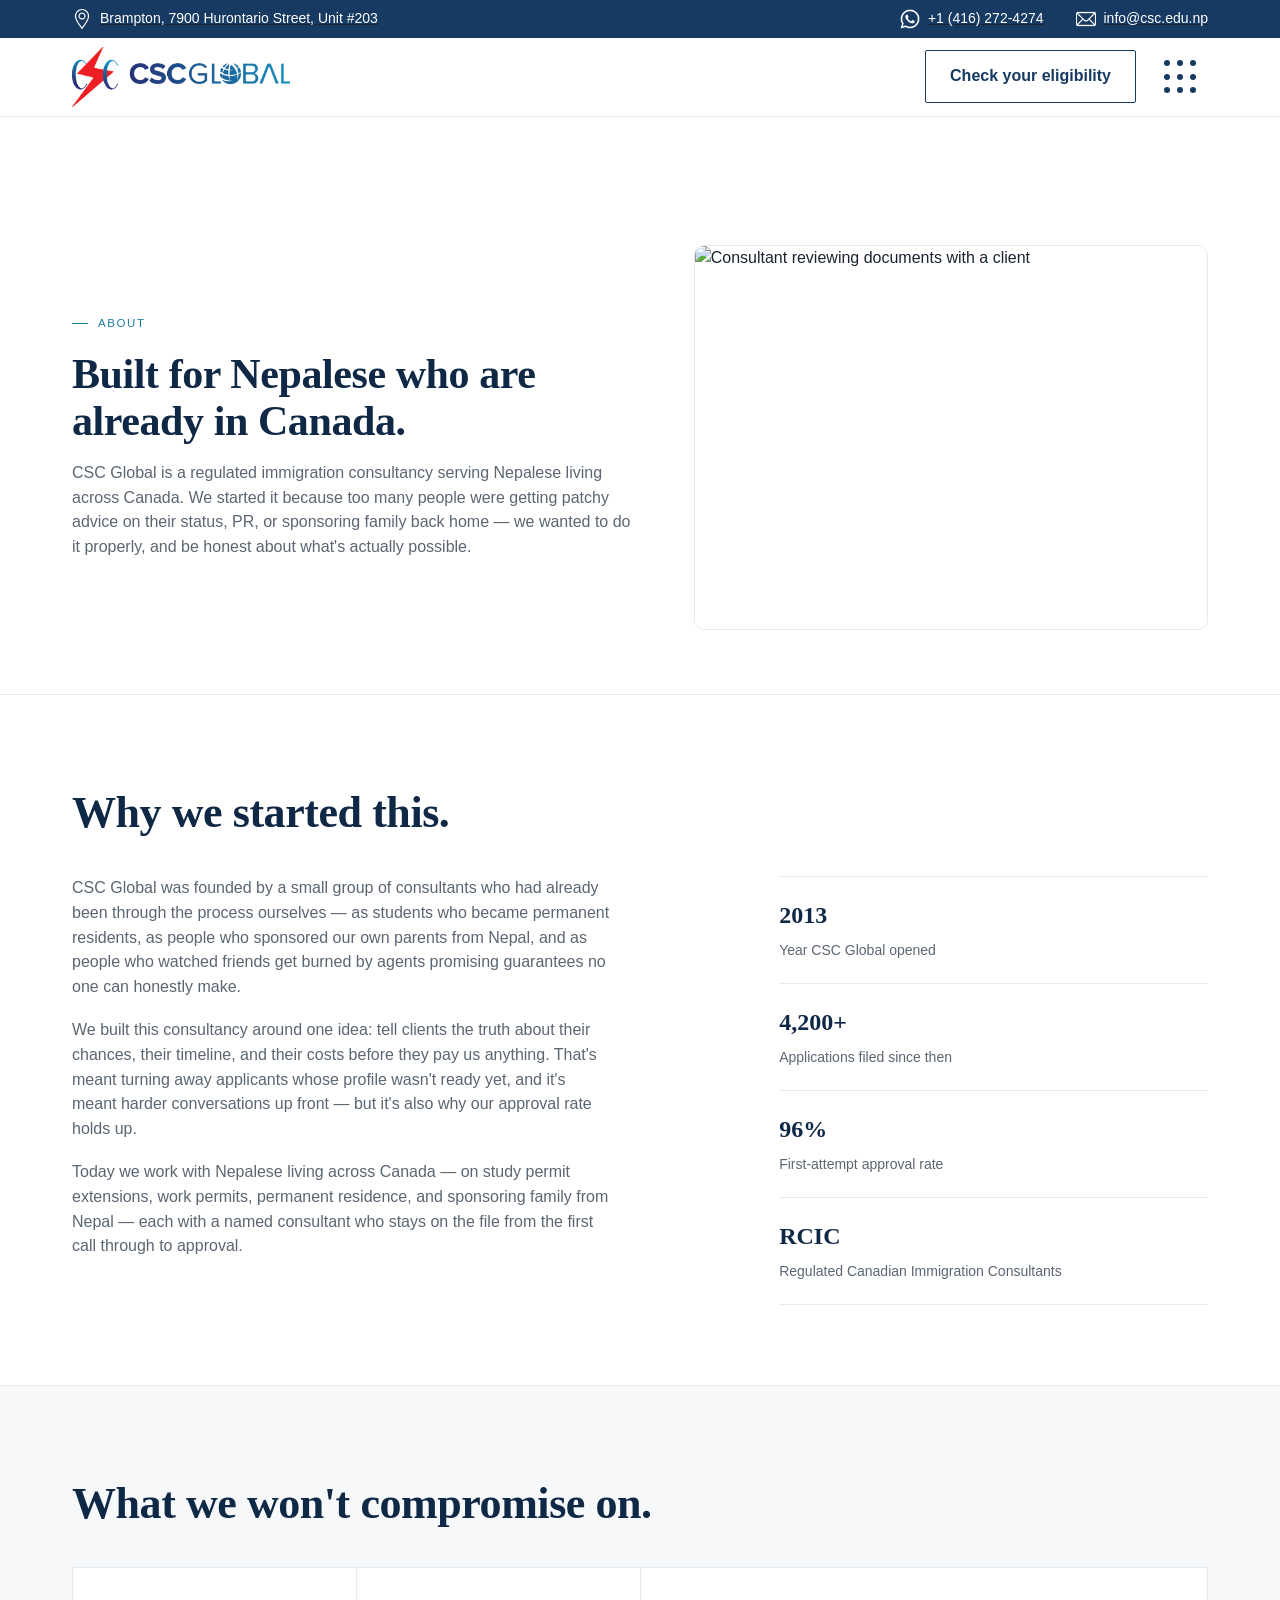
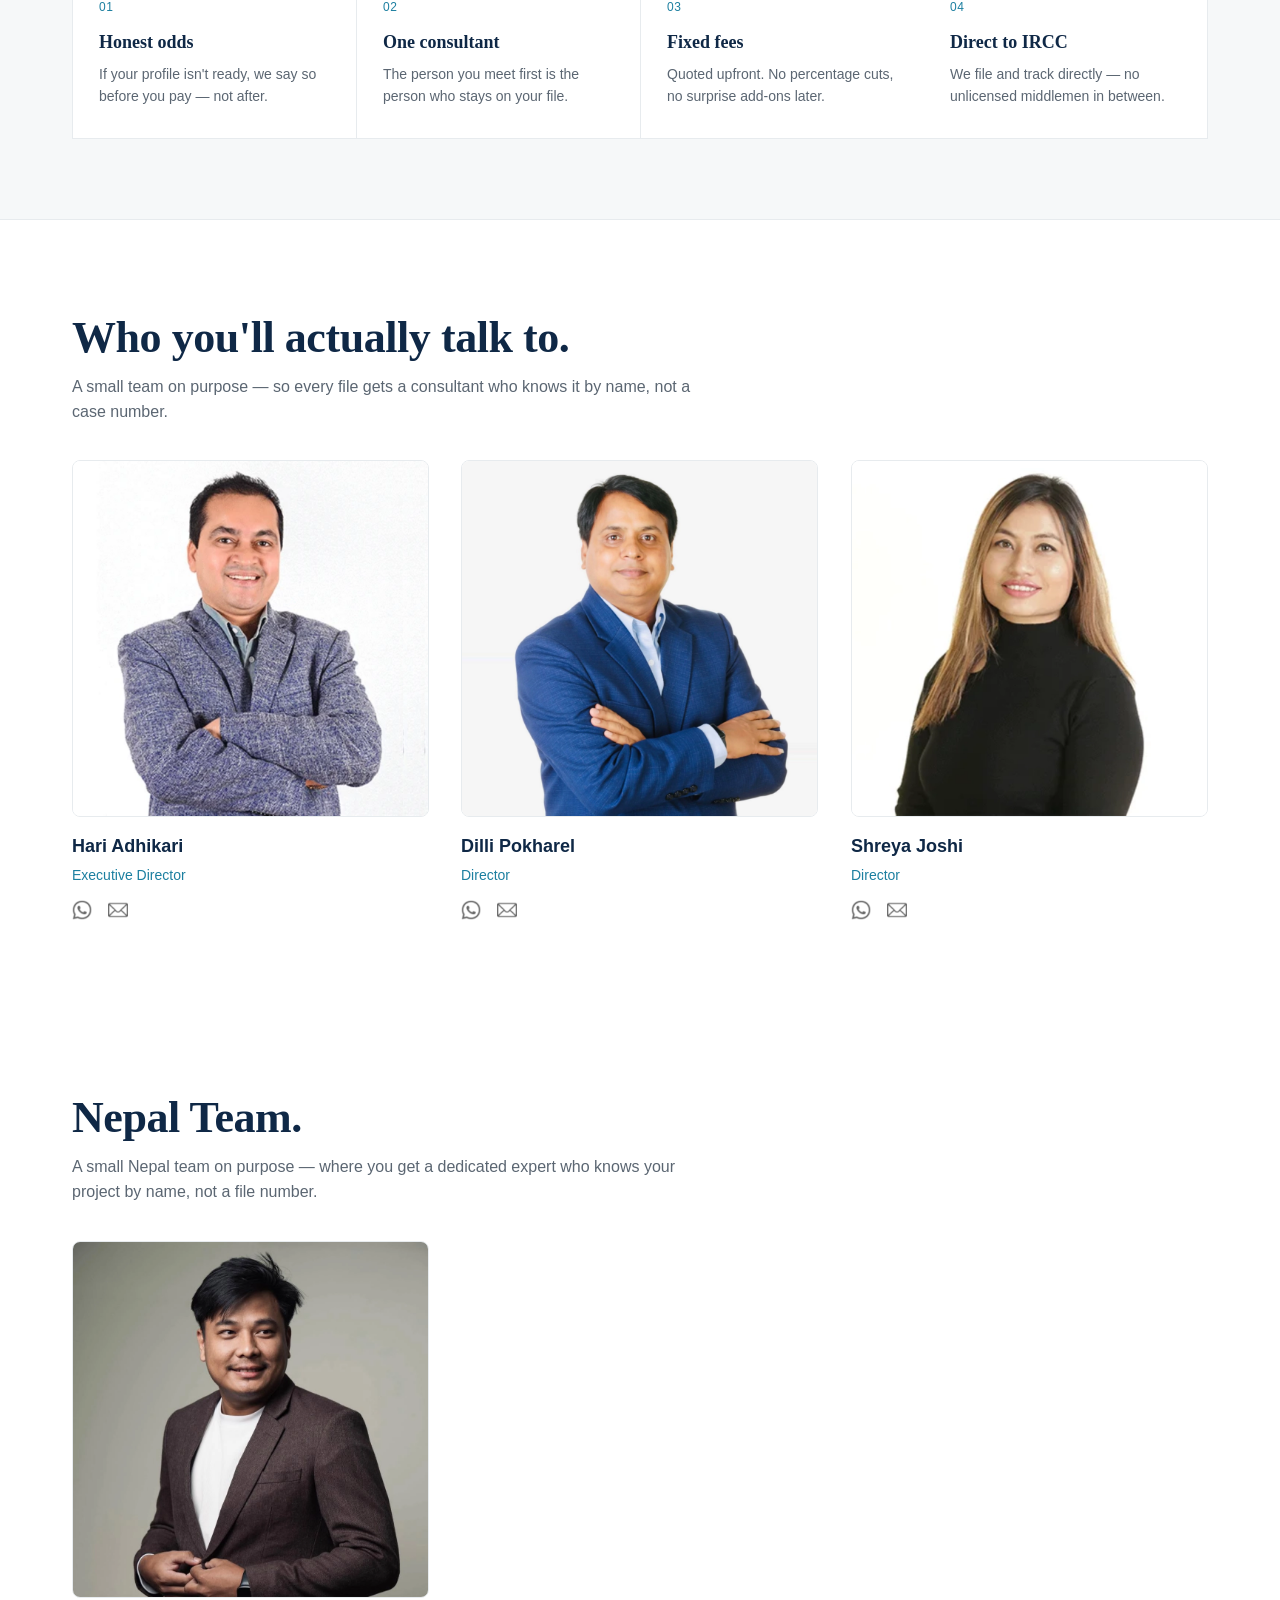
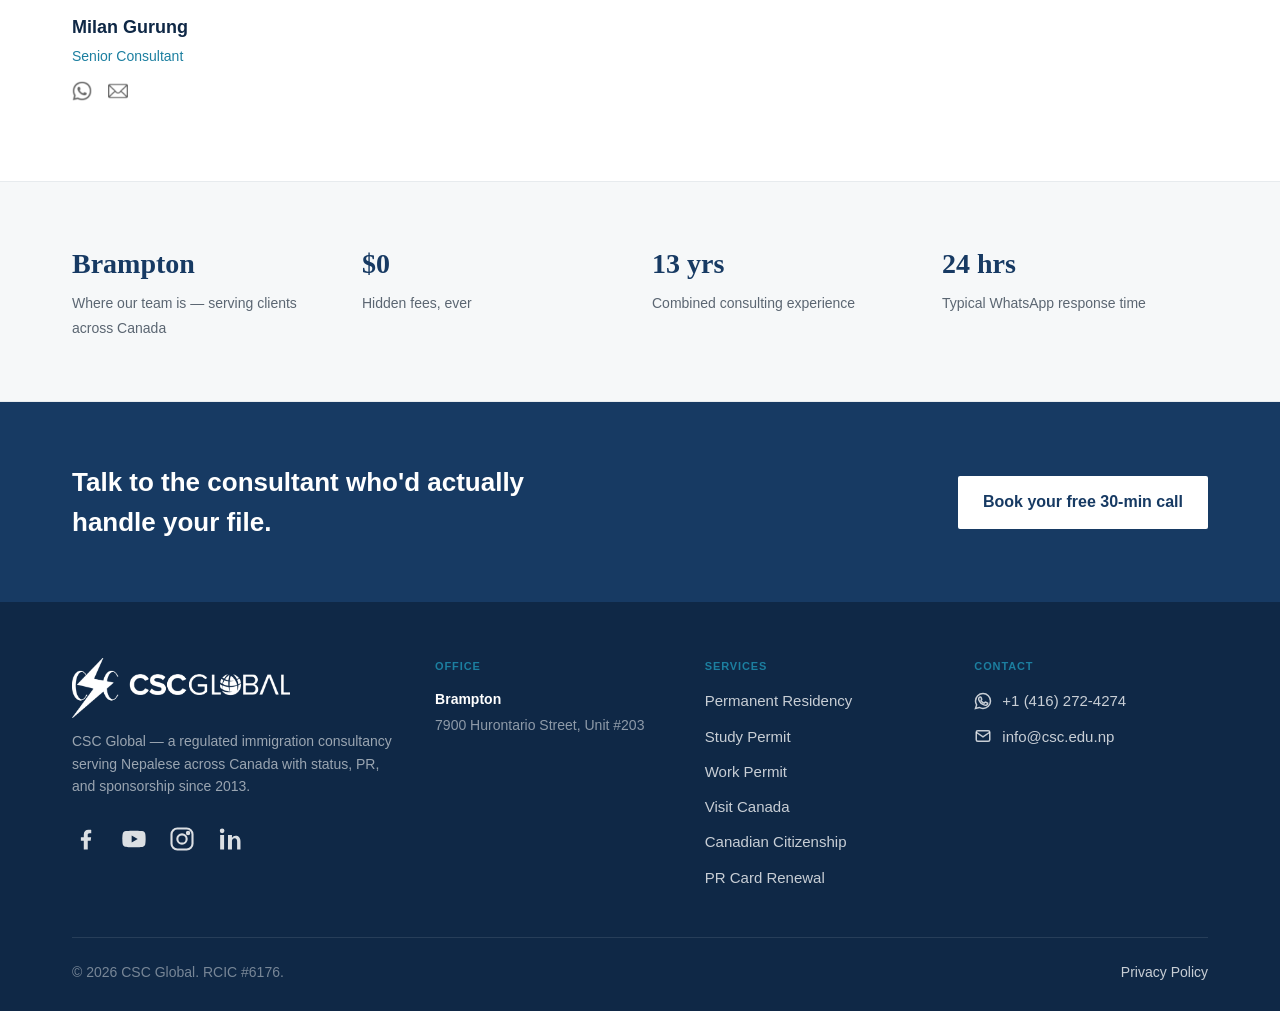
==== commit 96451f76: "Link Added On Header Info" ====
--- a/about.html
+++ b/about.html
@@ -23,45 +23,60 @@
 
 <body>
   <header>
-    <div class="topnav">
-      <div class="wraptop">
-        <div class="top-content">
-            <image src="images/Icons/Location.webp">
-            <p>Brampton, 7900 Hurontario Street, Unit #203</p>
-          </div>
+      <div class="topnav">
+        <div class="wraptop">
+          <a href="https://maps.app.goo.gl/wvsDpoKZYhp3jqah7" target="_blank" rel="noopener"
+            ><div class="top-content">
+              <img src="images/Icons/Location.webp" />
+              <p>Brampton, 7900 Hurontario Street, Unit #203</p>
+            </div></a
+          >
+
+          <div class="nav-right">
+            <a href="https://wa.me/14162724274" target="_blank" rel="noopener"
+              ><div class="top-content">
+                <img src="images/Icons/Whatsapp.webp" />
+                <p>+1 (416) 272-4274</p>
+              </div></a
+            >
+
+            <a href="mailto:info@csc.edu.np" target="_blank" rel="noopener"
+              ><div class="top-content">
+                <img src="images/Icons/Gmail.webp" />
+                <p>info@csc.edu.np</p>
+              </div></a
+            >
+          </div>
+        </div>
+      </div>
+
+      <div class="wrap nav">
+        <a href="index.html" class="logo">
+          <img src="images/Logo.png" alt="CSC Logo" />
+        </a>
+        <ul class="nav-links">
+          <li><a href="about.html">About</a></li>
+          <li><a href="services.html">Services</a></li>
+          <li><a href="success-stories.html">Success stories</a></li>
+          <li><a href="resources.html">Resources</a></li>
+          <li><a href="contact.html">Contact</a></li>
+        </ul>
         <div class="nav-right">
-          <div class="top-content">
-            <image src="images/Icons/Whatsapp.webp">
-            <p>+1 (416) 272-4274</p>
-          </div>
-          <div class="top-content">
-            <image src="images/Icons/Gmail.webp">
-            <p>info@csc.edu.np</p>
-          </div>
-        </div>
-      </div>
-    </div>
-
-    <div class="wrap nav">
-      <a href="index.html" class="logo">
-        <img src="/images/Logo.png" alt="CSC Logo" />
-      </a>
-      <ul class="nav-links">
-        <li><a href="about.html">About</a></li>
-        <li><a href="services.html">Services</a></li>
-        <li><a href="success-stories.html">Success stories</a></li>
-        <li><a href="resources.html">Resources</a></li>
-        <li><a href="contact.html">Contact</a></li>
-      </ul>
-      <div class="nav-right">
-        <a href="eligibility.html" class="btn btn-outline nav-cta-desktop">Check your eligibility</a>
-        <button class="nav-toggle" id="navToggle" aria-label="Open menu" aria-expanded="false">
-          <span></span><span></span><span></span> <span></span><span></span><span></span>
-          <span></span><span></span><span></span>
-        </button>
-      </div>
-    </div>
-  </header>
+          <a href="eligibility.html" class="btn btn-outline nav-cta-desktop"
+            >Check your eligibility</a
+          >
+          <button
+            class="nav-toggle"
+            id="navToggle"
+            aria-label="Open menu"
+            aria-expanded="false"
+          >
+            <span></span><span></span><span></span> <span></span><span></span
+            ><span></span> <span></span><span></span><span></span>
+          </button>
+        </div>
+      </div>
+    </header>
 
   <div class="nav-scrim" id="navScrim"></div>
 
